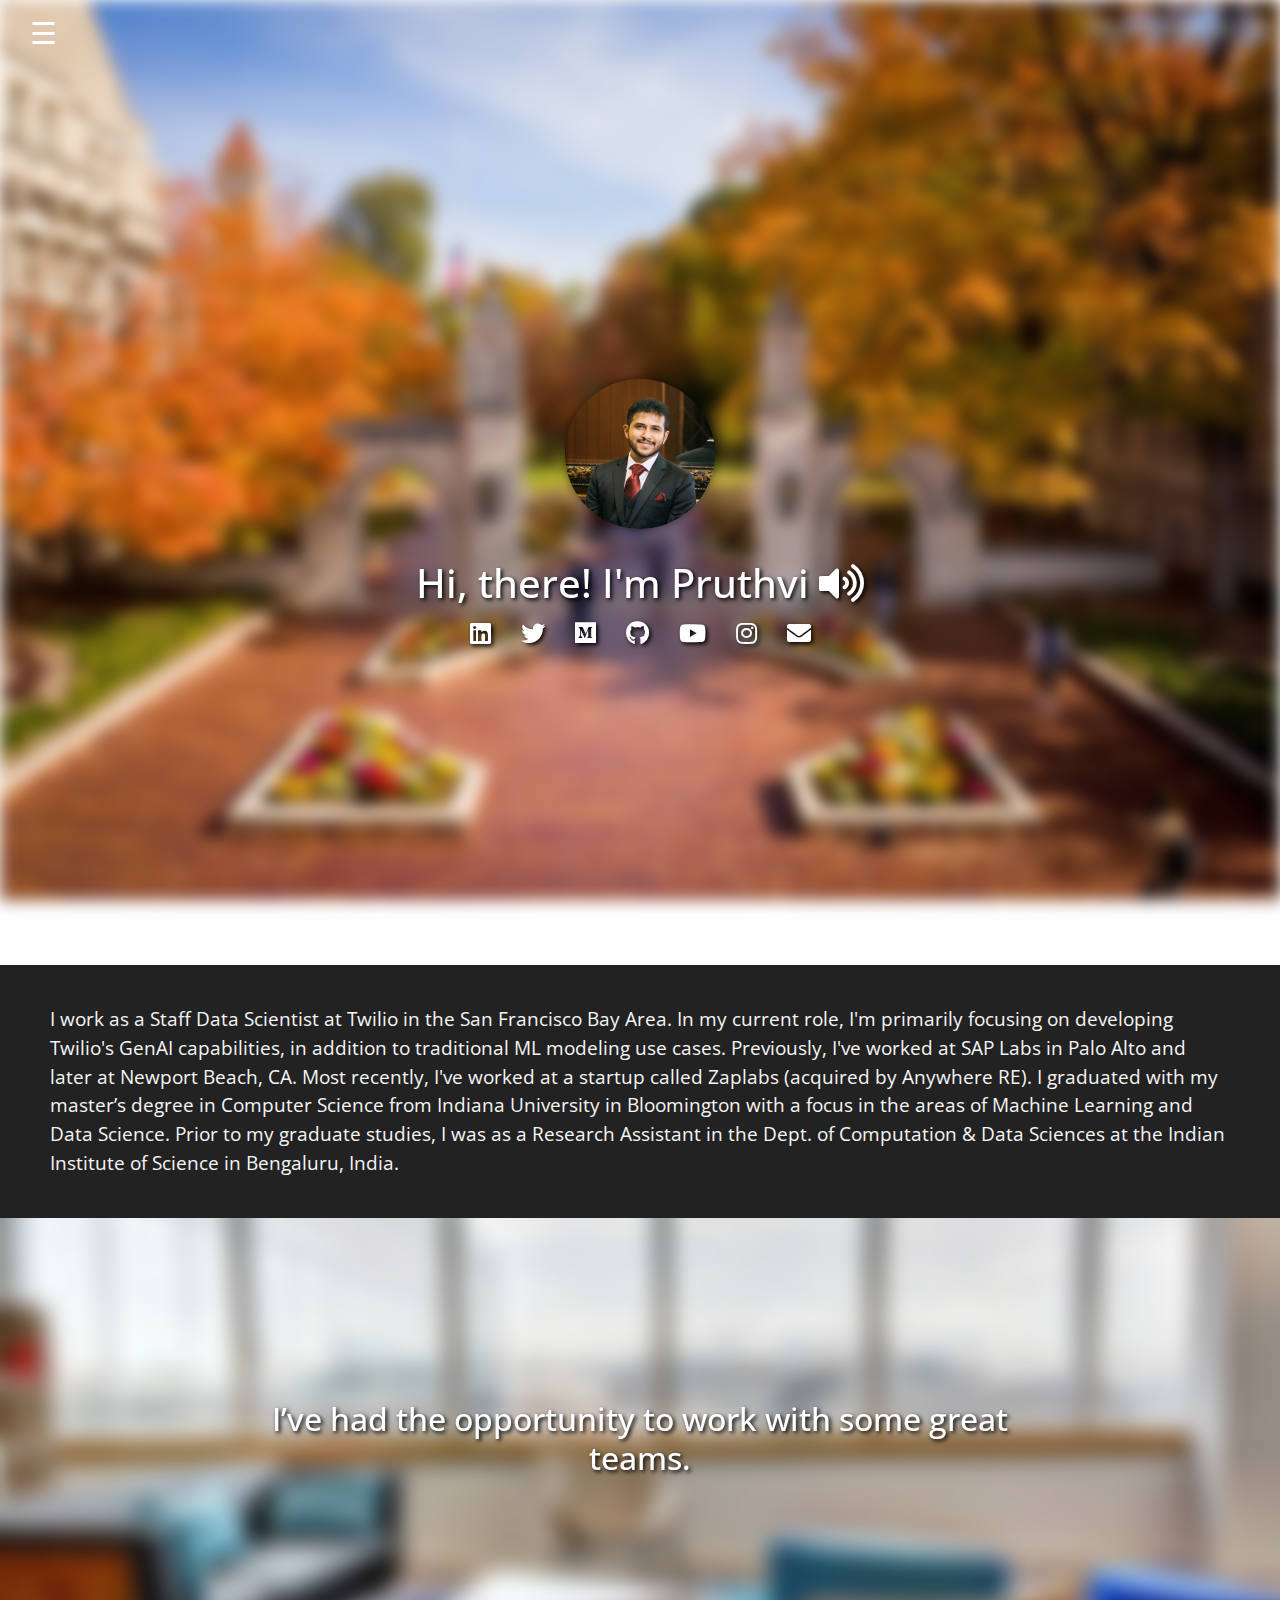
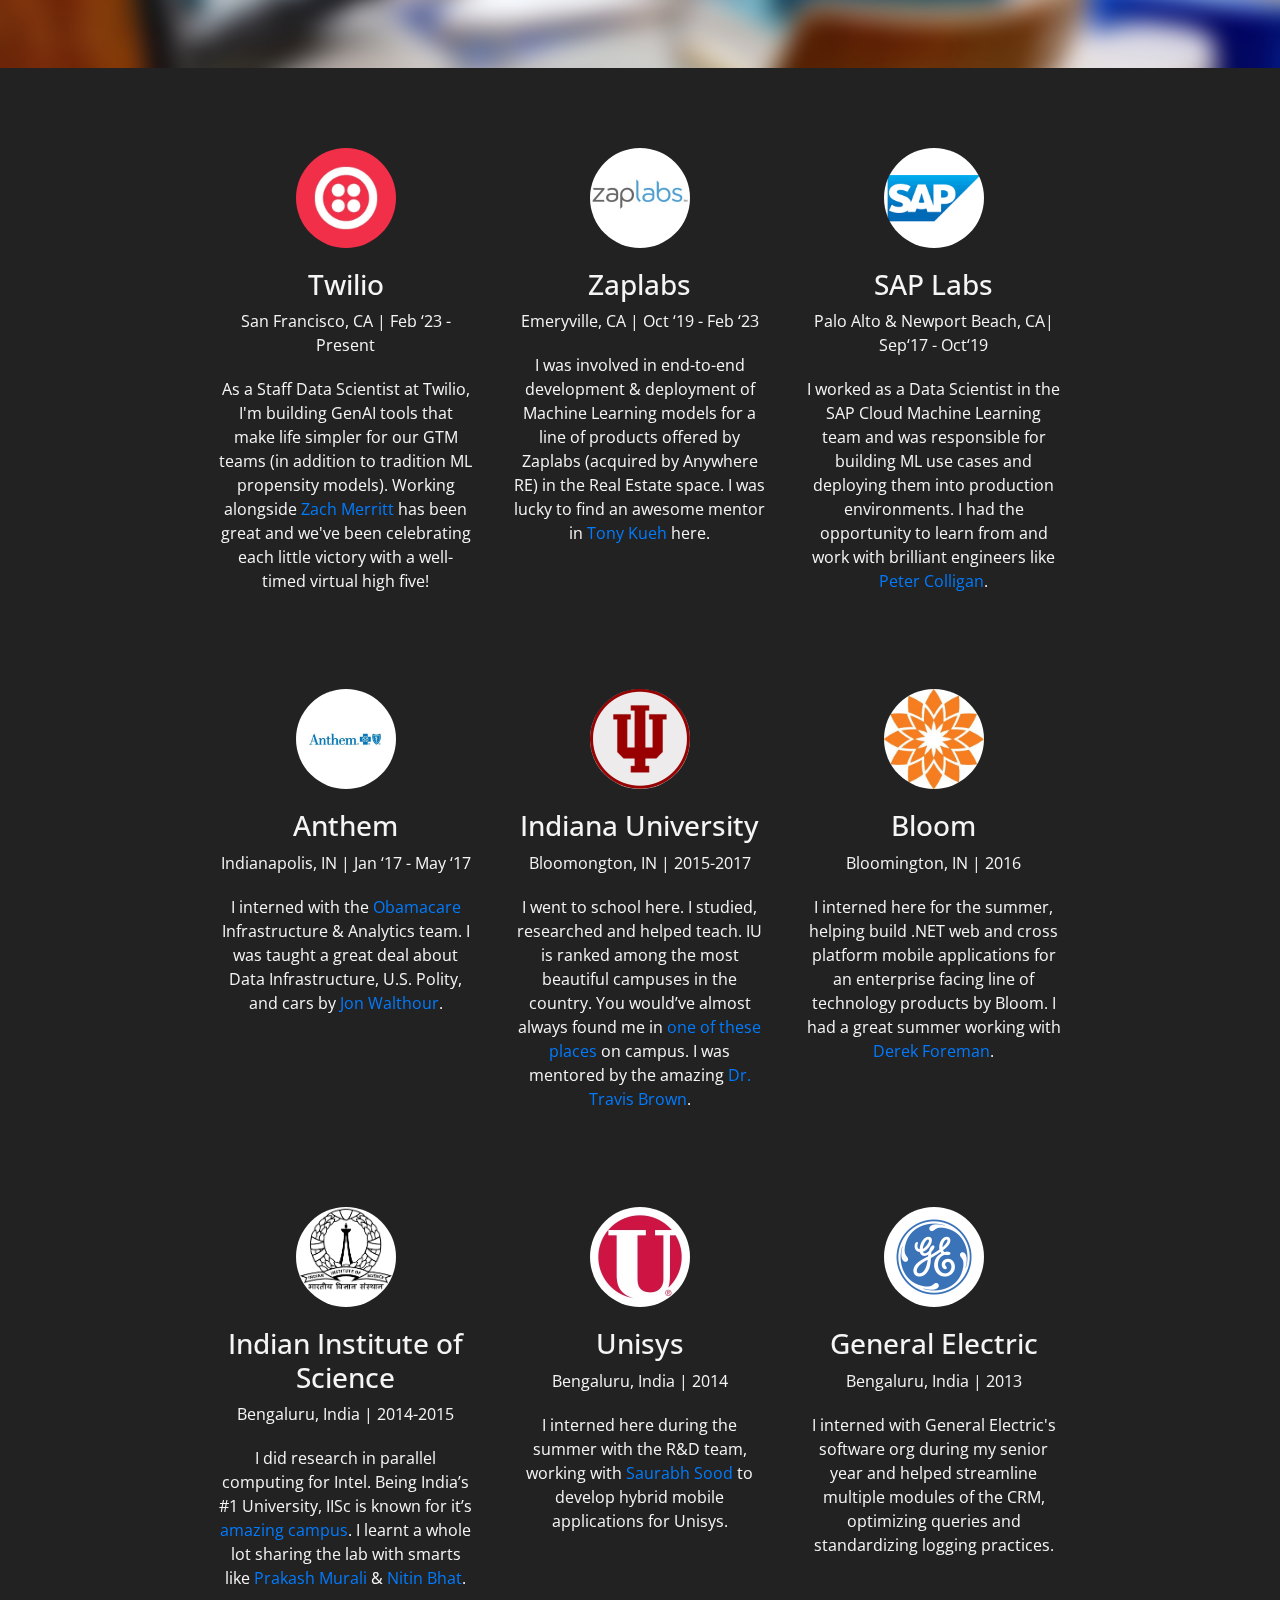
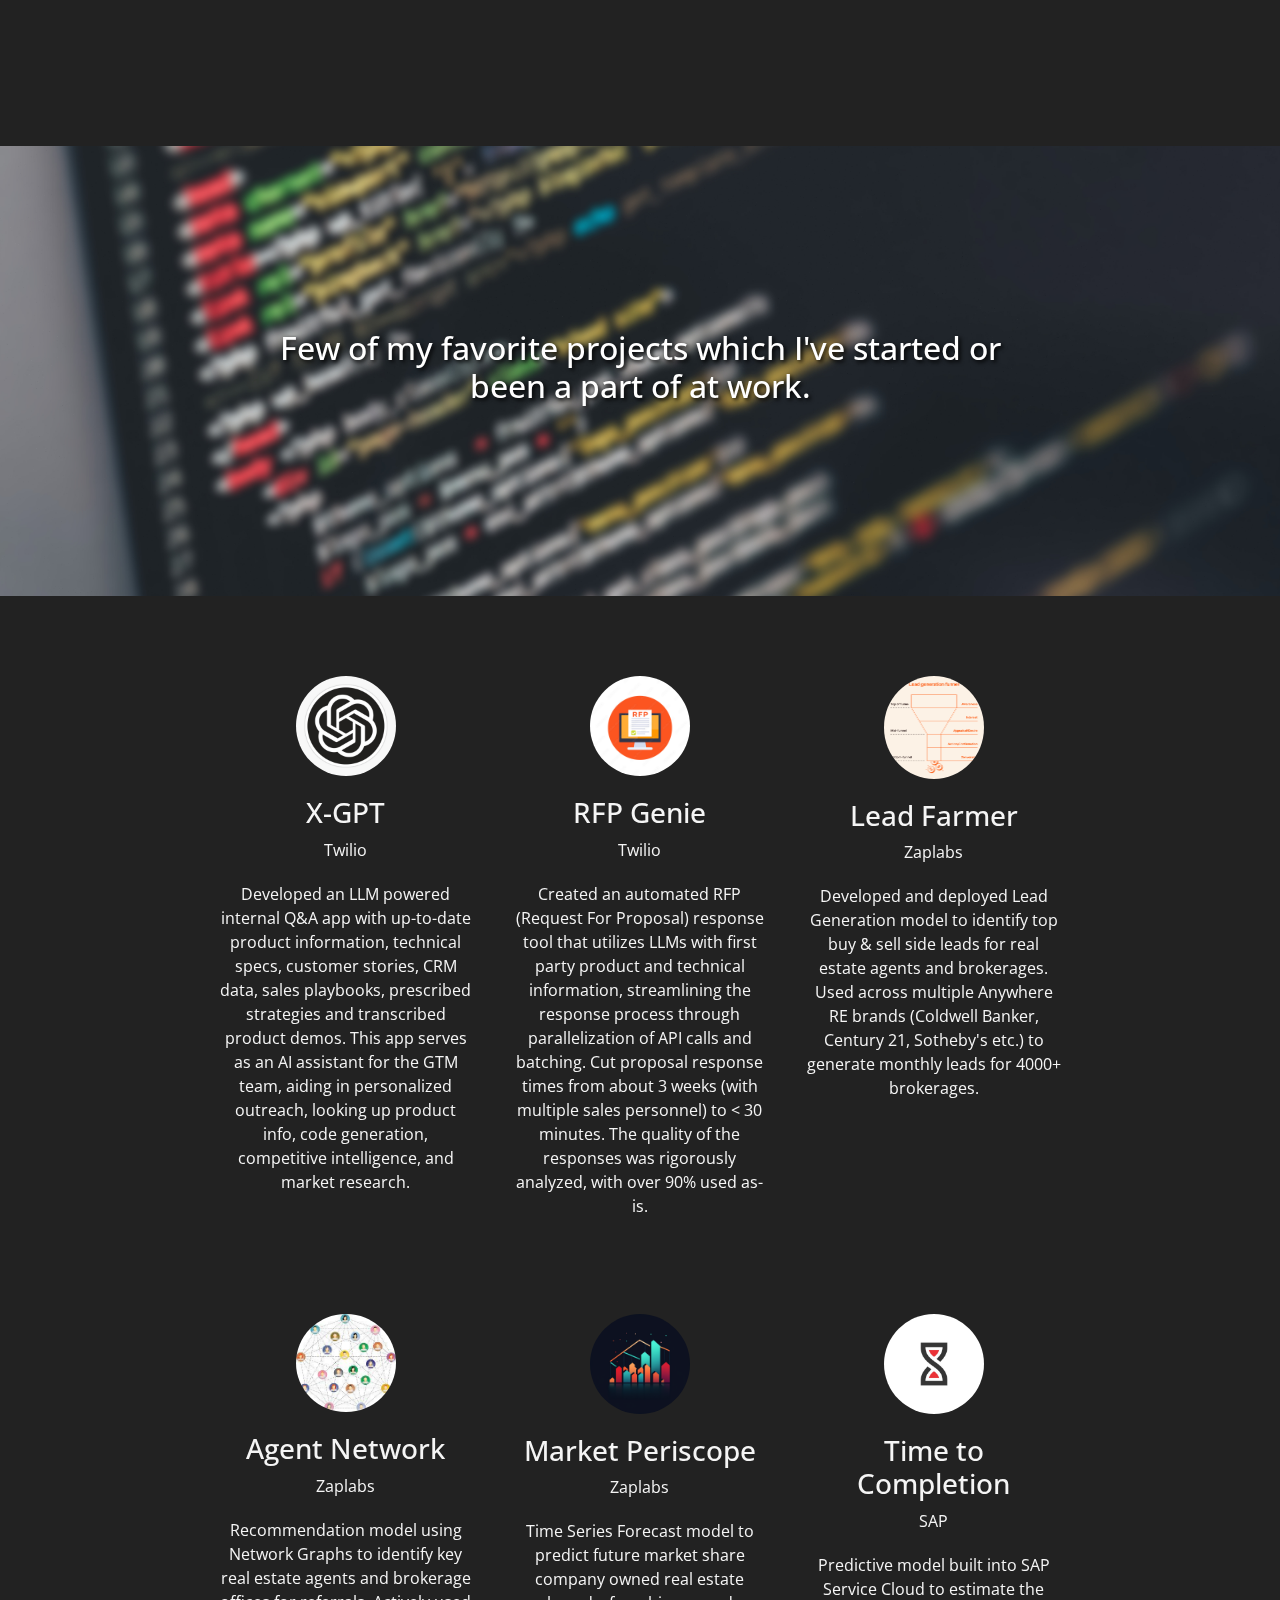
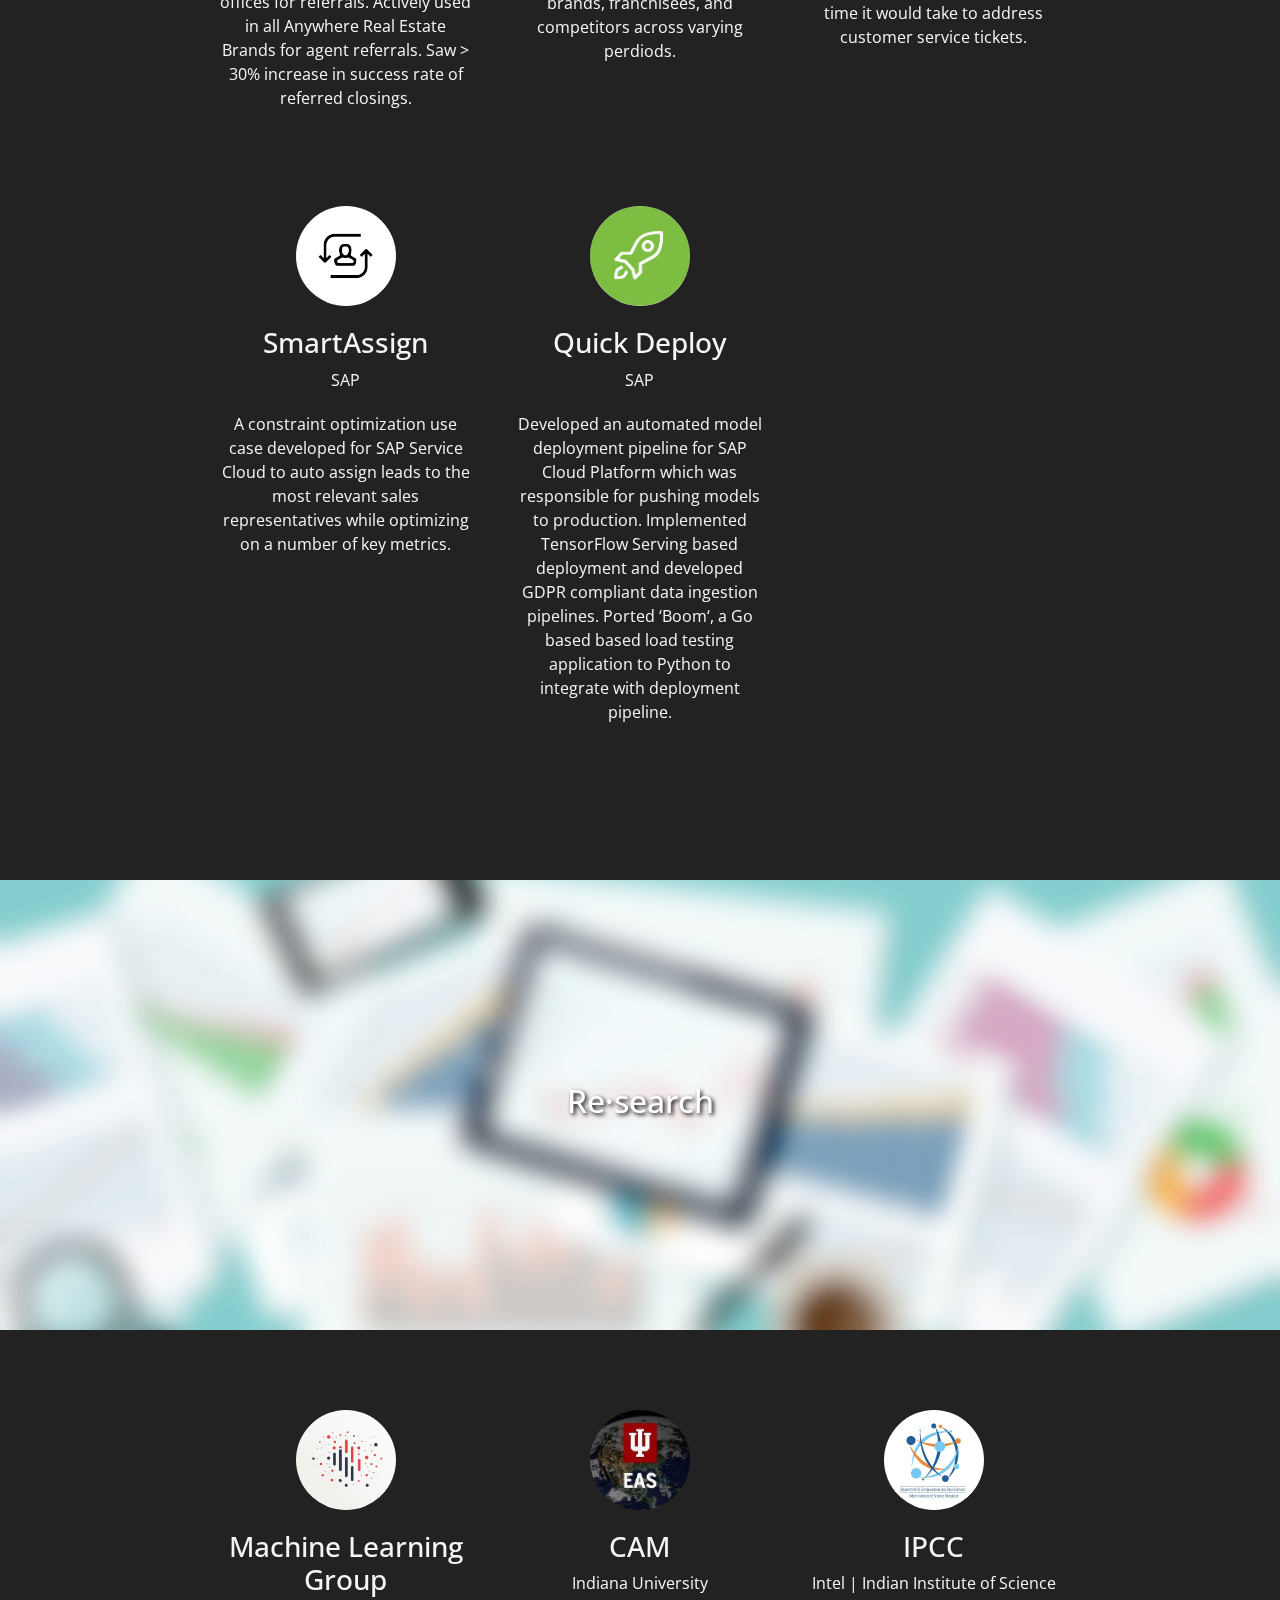
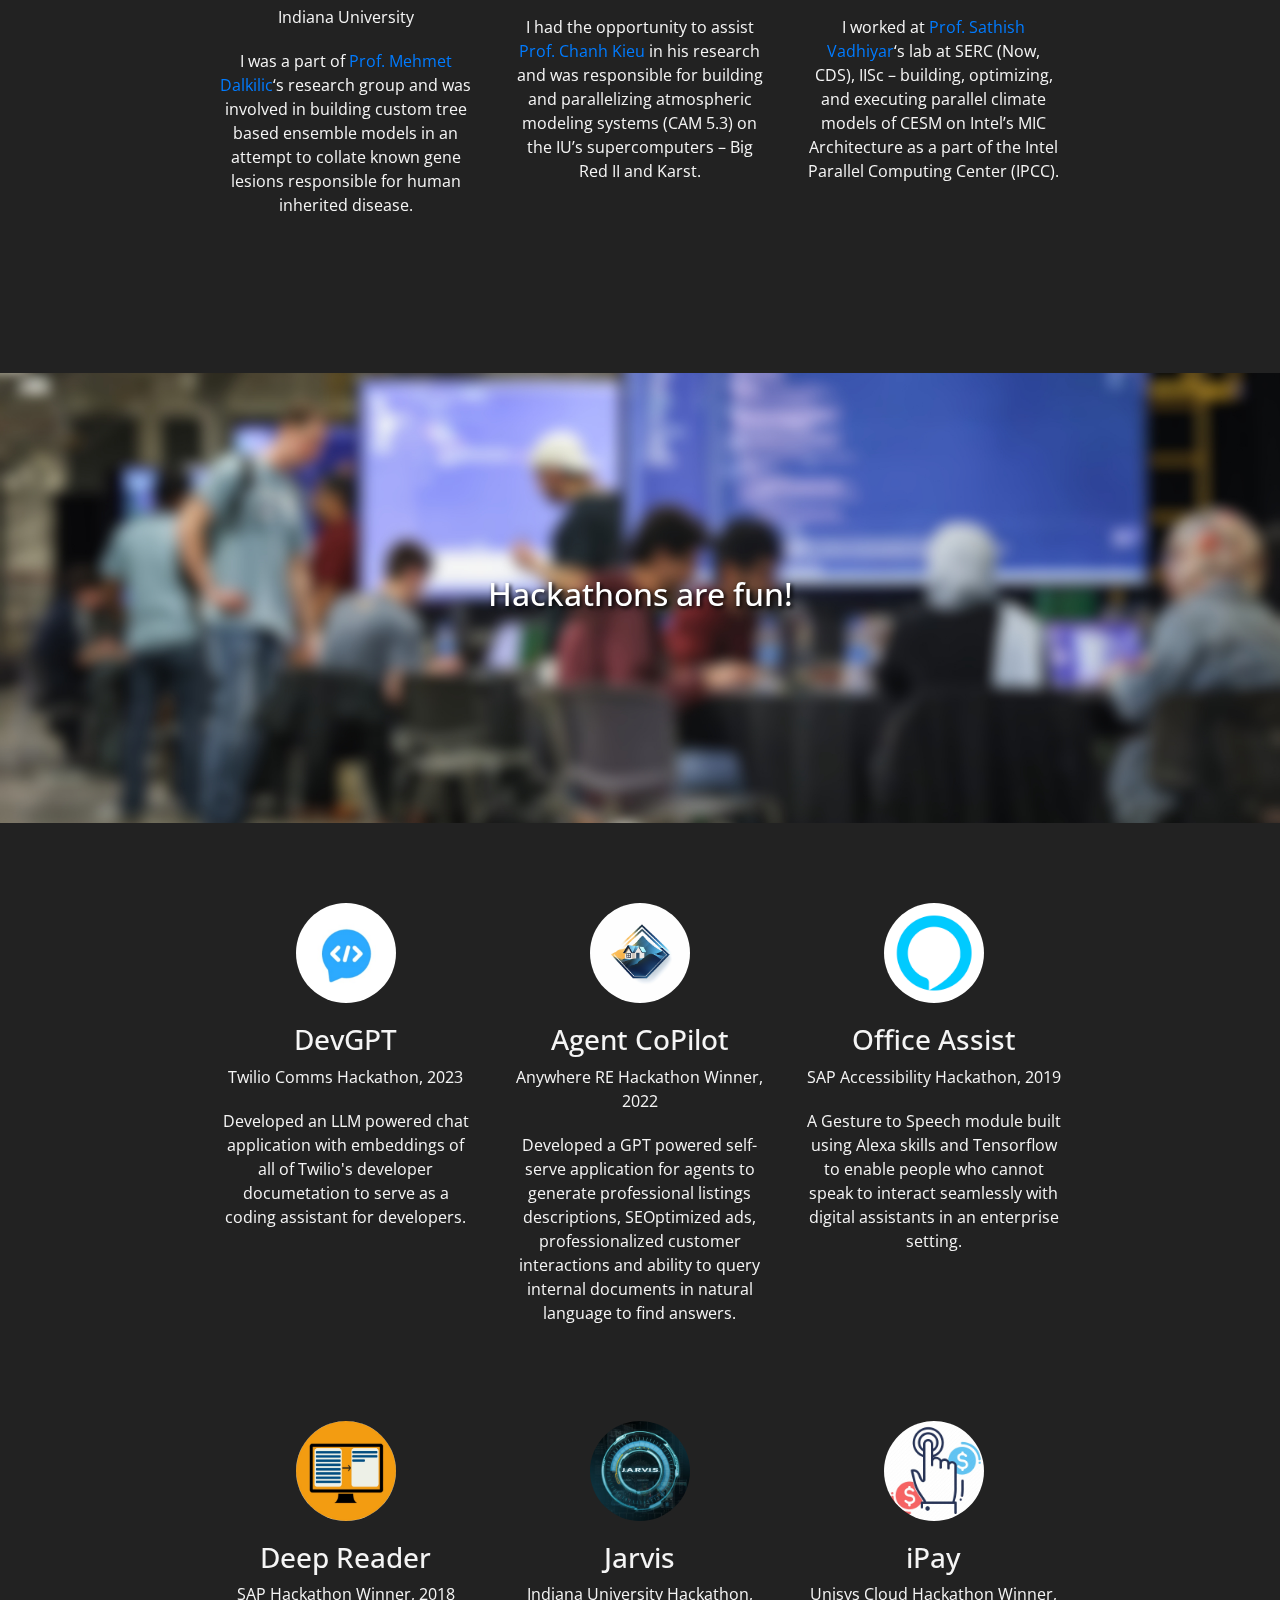
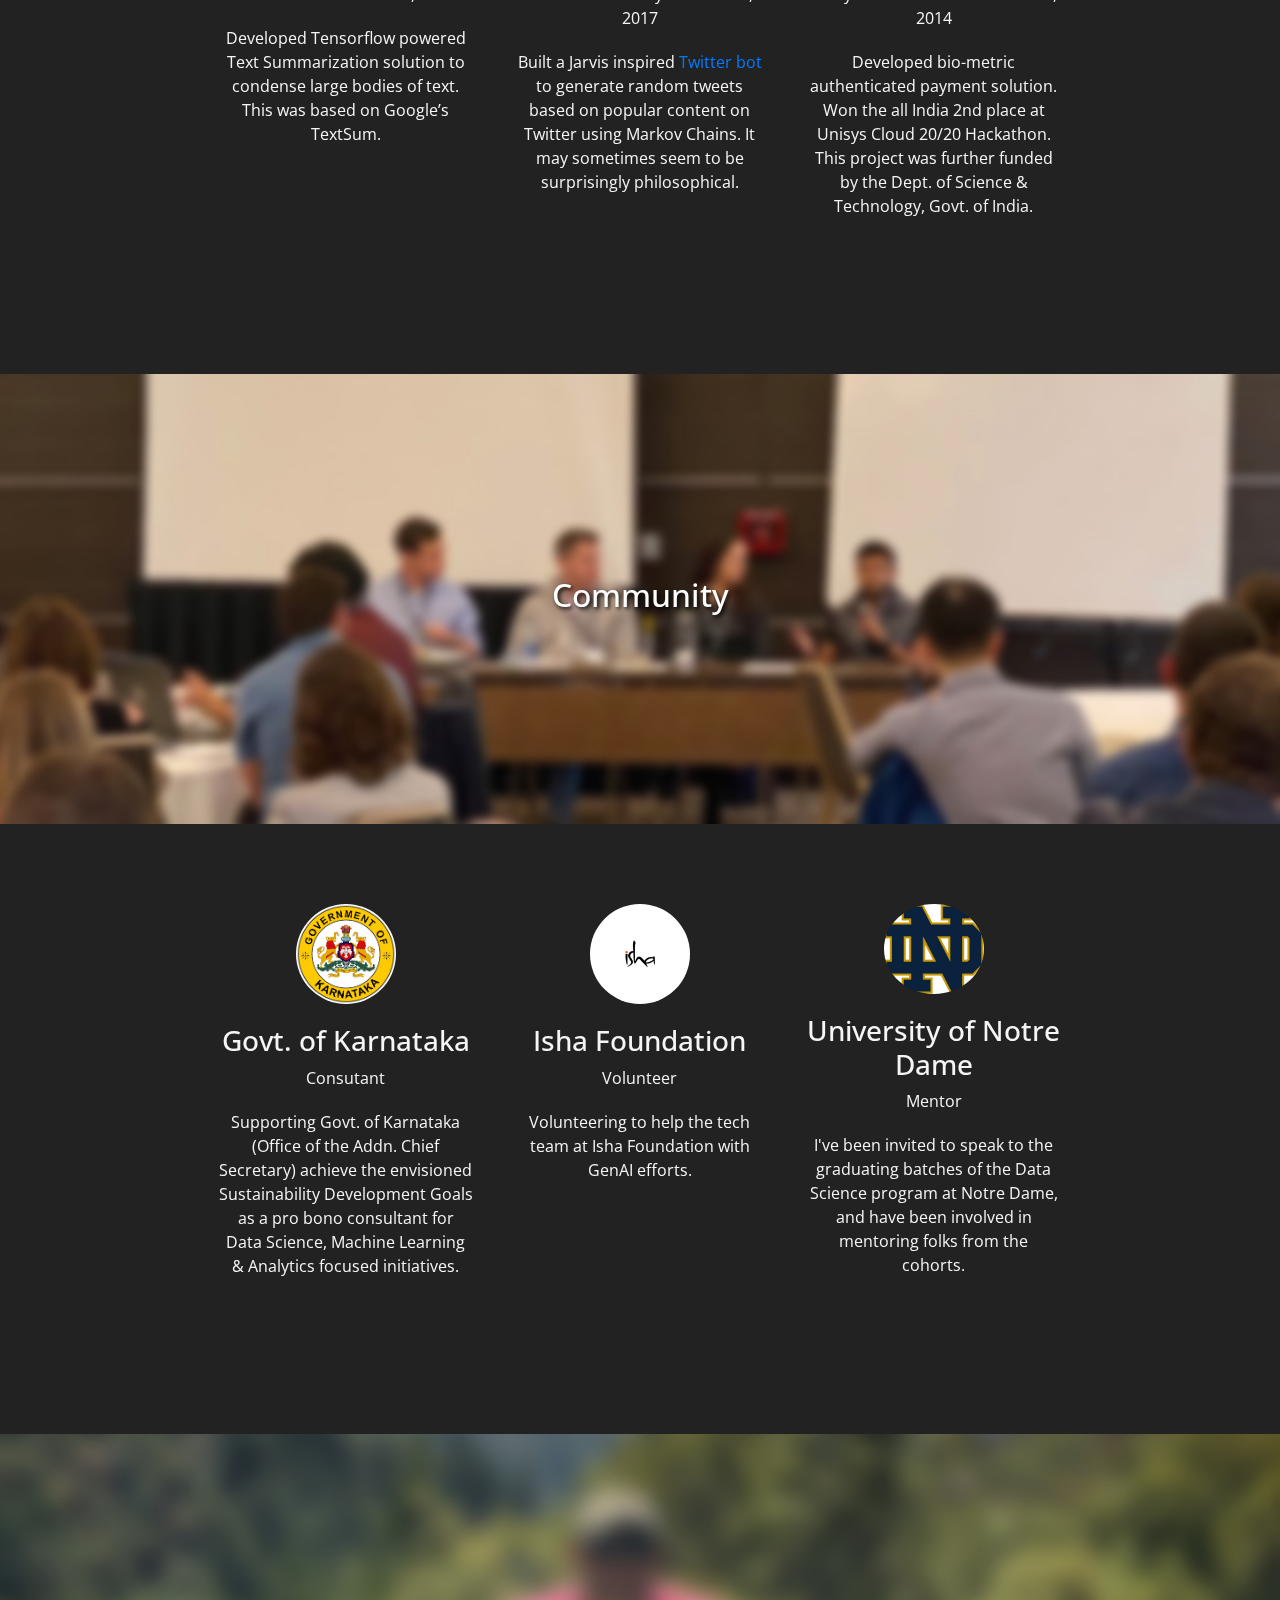
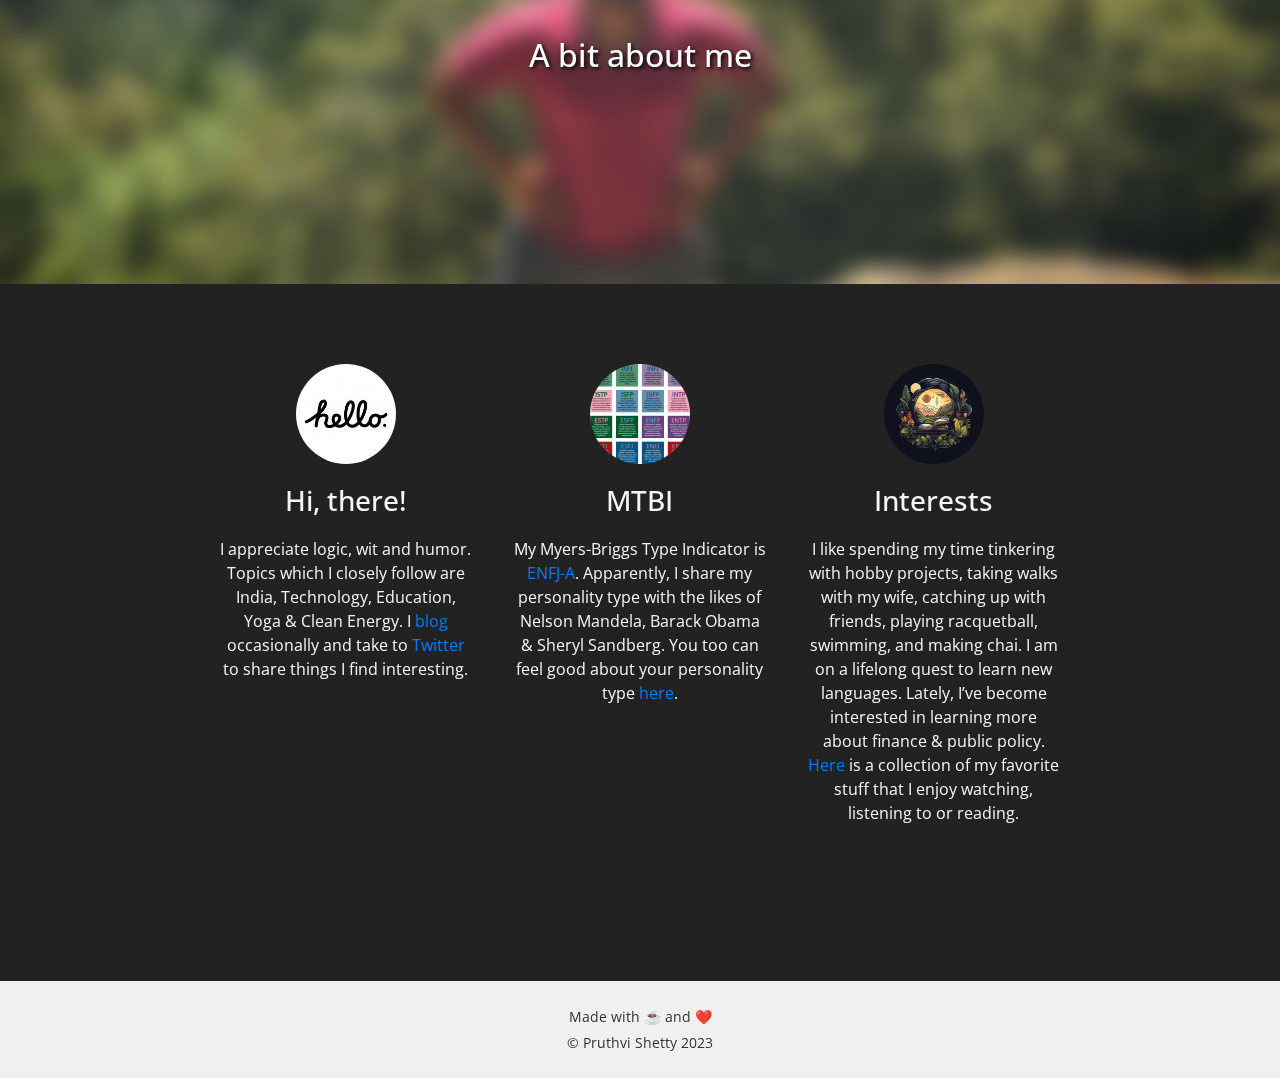
==== index.html @ 19377f7f "Update index.html" ====
<!DOCTYPE html>
<html lang="en">
<head>
  <!-- Google tag (gtag.js) -->
<script async src="https://www.googletagmanager.com/gtag/js?id=G-R1MHFTMHBL"></script>
<script>
  window.dataLayer = window.dataLayer || [];
  function gtag(){dataLayer.push(arguments);}
  gtag('js', new Date());

  gtag('config', 'G-R1MHFTMHBL');
</script>
  <meta charset="UTF-8">
  <meta name="viewport" content="width=device-width, initial-scale=1.0">
  <meta name="description" content="Pruthvi Shetty | Staff Data Scientist at Twilio">
  <meta name="keywords" content="Pruthvi Shetty, Data Science, Portfolio, Twilio, Machine Learning, GenAI, SAP, Zalpabs, Indiana University, NMIT, GPT, LLM, San Francisco, Bengaluru, GE, Isha, Karnataka">

  <title>Pruthvi Shetty</title>
  <link rel="icon" href="assets/images/favicon.ico" type="image/x-icon">
  <link rel="stylesheet" href="https://stackpath.bootstrapcdn.com/bootstrap/4.3.1/css/bootstrap.min.css">
  <link href="https://fonts.googleapis.com/css2?family=Open+Sans:wght@300;400;600&display=swap" rel="stylesheet">
  <link rel="stylesheet" href="https://cdnjs.cloudflare.com/ajax/libs/font-awesome/5.15.3/css/all.min.css">
  <link rel="stylesheet" href="css/styles.css">
</head>
<body>
  <!-- Hamburger Menu -->
  <div id="mySidenav" class="sidenav">

    <a href="javascript:void(0)" class="closebtn" onclick="closeNav()">&times;</a>
    <div class="custom-control custom-switch">
      <input type="checkbox" class="custom-control-input" id="darkSwitch">
      <label class="custom-control-label" for="darkSwitch">Light Mode</label>
    </div>

    <div id="live-clock">
        <span id="date-display"></span> <br> <span id="time-display"></span> 
        <button id="timezone-toggle">PT</button>
    </div>
    
    <iframe
      src="https://pruthvi-gpt-4bfa1df6cf92.herokuapp.com/?embed=true&embed_options=show_colored_line&embed_options=dark_theme"
      height="450"
      style="width:100%;border:none;">
    </iframe>
</div>

  </div>
  <button style="font-size:30px;cursor:pointer" class="hamburger" onclick="openNav()">&#9776;</button>

  <!-- Fixed Background -->
  <div id="fixed-bg">
  <div id="city-name"></div>
</div>

  <!-- Landing Section -->
  <section id="landing">
    <!-- Profile Image -->
    <img src="assets/images/pruthvi.jpeg" id="profile-img" alt="Profile Picture">
    <!-- Name and Pronunciation -->
    <div id="landing-intro-text">
      <h1>Hi, there! I'm Pruthvi <i class="fas fa-volume-up" id="pronunciation-icon"></i></h1>
      <!-- Social Media Icons -->
      <div id="social-icons">
        <!-- Icons will be added dynamically -->
      </div>
    </div>
  </section>

  <!-- Intro Section -->
<div class="fixed-bg-cover">
  <section id="intro">
    <!-- Intro Text -->
    <div id="intro-text">
      <p>I work as a Staff Data Scientist at Twilio in the San Francisco Bay Area. In my current role, I'm primarily focusing on developing Twilio's GenAI capabilities, in addition to traditional ML modeling use cases. Previously, I've worked at SAP Labs in Palo Alto and later at Newport Beach, CA. Most recently, I've worked at a startup called Zaplabs (acquired by Anywhere RE). I graduated with my master’s degree in Computer Science from Indiana University in Bloomington with a focus in the areas of Machine Learning and Data Science. Prior to my graduate studies, I was as a Research Assistant in the Dept. of Computation & Data Sciences at the Indian Institute of Science in Bengaluru, India.</p>
    </div>
  </section>
</div>
  <!-- Work Intro Section -->
<section id="work-intro">
  <div id="work-intro-text">
    <h2>I’ve had the opportunity to work with some great teams.</h2>
  </div>
</section>
<!-- </div> -->
<!-- Work Experience Section -->
<section id="work-experience">
  <div class="container">
    <!-- Row 1 -->
    <div class="row">
      <!-- Column 1 -->
      <div class="col-md-4">
        <img src="assets/images/twilio.webp" class="company-logo" alt="Company Logo">
        <h3>Twilio</h3>
        <p class="location-time">San Francisco, CA | Feb ‘23 - Present</p>
        <p>As a Staff Data Scientist at Twilio, I'm building GenAI tools that make life simpler for our GTM teams (in addition to tradition ML propensity models). Working alongside <a href="https://www.linkedin.com/in/zach-merritt-54904066/">Zach Merritt</a> has been great and we've been celebrating each little victory with a well-timed virtual high five!</p>
      </div>
      <div class="col-md-4">
        <img src="assets/images/zaplabs.jpeg" class="company-logo" alt="Company Logo">
        <h3>Zaplabs</h3>
        <p class="location-time">Emeryville, CA | Oct ‘19 - Feb ‘23</p>
        <p> I was involved in end-to-end development & deployment of Machine Learning models for a line of products offered by Zaplabs (acquired by Anywhere RE) in the Real Estate space. I was lucky to find an awesome mentor in <a href="https://www.linkedin.com/in/tonykueh/">Tony Kueh</a> here.</p>
      </div>
      <div class="col-md-4">
        <img src="assets/images/sap.png" class="company-logo" alt="Company Logo">
        <h3>SAP Labs</h3>
        <p class="location-time">Palo Alto & Newport Beach, CA| Sep‘17 - Oct‘19</p>
        <p>I worked as a Data Scientist in the SAP Cloud Machine Learning team and was responsible for building ML use cases and deploying them into production environments. I had the opportunity to learn from and work with brilliant engineers like <a href="https://www.linkedin.com/in/peter-colligan/"> Peter Colligan</a>.
      </div>
      <!-- ... -->
      <div class="col-md-4">
        <img src="assets/images/anthem.jpeg" class="company-logo" alt="Company Logo">
        <h3>Anthem</h3>
        <p class="location-time">Indianapolis, IN | Jan ‘17 - May ‘17</p>
        <p>I interned with the <a href="https://www.healthcare.gov//">Obamacare</a> Infrastructure & Analytics team. I was taught a great deal about Data Infrastructure, U.S. Polity, and cars by <a href="https://www.linkedin.com/in/jwalthour/">Jon Walthour</a>. </p>
      </div>
      <div class="col-md-4">
        <img src="assets/images/iu.jpeg" class="company-logo" alt="Company Logo">
        <h3>Indiana University</h3>
        <p class="location-time">Bloomongton, IN | 2015-2017</p>
        <p>I went to school here. I studied, researched and helped teach. IU is ranked among the most beautiful campuses in the country. You would’ve almost always found me in <a href="https://medium.com/@pruthvishetty/bloomington-101-32f534e8c038#8f85">one of these places</a> on campus. I was mentored by the amazing <a href="https://www.sice.indiana.edu/faculty-research/directory/profile.html?profile_id=175">Dr. Travis Brown</a>.</p>
      </div>
      <div class="col-md-4">
        <img src="assets/images/bloom.jpeg" class="company-logo" alt="Company Logo">
        <h3>Bloom</h3>
        <p class="location-time">Bloomington, IN | 2016</p>
        <p>I interned here for the summer, helping build .NET web and cross platform mobile applications for an enterprise facing line of technology products by Bloom. I had a great summer working with <a href="https://www.linkedin.com/in/derekforeman/">Derek Foreman</a>.</p>
      </div>
      <div class="col-md-4">
        <img src="assets/images/iisc.png" class="company-logo" alt="Company Logo">
        <h3>Indian Institute of Science</h3>
        <p class="location-time">Bengaluru, India | 2014-2015</p>
        <p>I did research in parallel computing for Intel. Being India’s #1 University, IISc is known for it’s <a href="https://www.youtube.com/watch?v=ySsTq5q4fGE&ab_channel=GauthamAnand">amazing campus</a>. I learnt a whole lot sharing the lab with smarts like <a href="https://prakashmurali.bitbucket.io/">Prakash Murali</a> & <a href="https://www.linkedin.com/in/nbhat4/">Nitin Bhat</a>.</p>
      </div>
      <div class="col-md-4">
        <img src="assets/images/unisys.jpeg" class="company-logo" alt="Company Logo">
        <h3>Unisys</h3>
        <p class="location-time">Bengaluru, India | 2014</p>
        <p>I interned here during the summer with the R&D team, working with <a href="https://www.linkedin.com/in/saurabh-sood-6984aa26/">Saurabh Sood</a> to develop hybrid mobile applications for Unisys.</p>
      </div>
      <div class="col-md-4">
        <img src="assets/images/ge.webp" class="company-logo" alt="Company Logo">
        <h3>General Electric</h3>
        <p class="location-time">Bengaluru, India | 2013</p>
        <p> I interned with General Electric's software org during my senior year and helped streamline multiple modules of the CRM, optimizing queries and standardizing logging practices.</p>
      </div>
    </div>
  </div>
</section>


<!-- Twilio -->
<section id="projects-intro">
  <div id="projects-intro-text">
    <h2>Few of my favorite projects which I've started or been a part of at work.
</h2>
  </div>
</section>
<!-- Projects Section -->
<section id="work-experience">
  <div class="container">
    <!-- Row 1 -->
    <div class="row">
      <!-- Column 1 -->
      <div class="col-md-4">
        <img src="assets/images/openai.jpeg" class="company-logo" alt="Company Logo">
        <h3>X-GPT</h3>
        <p class="location-time">Twilio</p>
        <p>Developed an LLM powered internal Q&A app with up-to-date product information, technical specs, customer stories, CRM data, sales playbooks, prescribed strategies and transcribed product demos. This app serves as an AI assistant for the GTM team, aiding in personalized outreach, looking up product info, code generation, competitive intelligence, and market research. </p>
      </div>
      <div class="col-md-4">
        <img src="assets/images/rfp.jpeg" class="company-logo" alt="Company Logo">
        <h3>RFP Genie</h3>
        <p class="location-time">Twilio</p>
        <p> Created an automated RFP (Request For Proposal) response tool that utilizes LLMs with first party product and technical information, streamlining the response process through parallelization of API calls and batching. Cut proposal response times from about 3 weeks (with multiple sales personnel) to < 30 minutes. The quality of the responses was rigorously analyzed, with over 90% used as-is.</p>
      </div>
      <div class="col-md-4">
        <img src="assets/images/lead_gen.png" class="company-logo" alt="Company Logo">
        <h3>Lead Farmer</h3>
        <p class="location-time">Zaplabs</p>
        <p>Developed and deployed Lead Generation model to identify top buy & sell side leads for real estate agents and brokerages. Used across multiple Anywhere RE brands (Coldwell Banker, Century 21, Sotheby's etc.) to generate monthly leads for 4000+ brokerages. </p>
      </div>
      <div class="col-md-4">
        <img src="assets/images/agent_network.jpeg" class="company-logo" alt="Company Logo">
        <h3>Agent Network</h3>
        <p class="location-time">Zaplabs</p>
        <p>Recommendation model using Network Graphs to identify key real estate agents and brokerage offices for referrals. Actively used in all Anywhere Real Estate Brands for agent referrals. Saw > 30% increase in success rate of referred closings. </p>
      </div>
      <!-- ... -->

      <div class="col-md-4">
        <img src="assets/images/periscope.png" class="company-logo" alt="Company Logo">
        <h3>Market Periscope</h3>
        <p class="location-time">Zaplabs</p>
        <p>Time Series Forecast model to predict future market share company owned real estate brands, franchisees, and competitors across varying perdiods.</p>
      </div>
      <div class="col-md-4">
        <img src="assets/images/time-to-complete.jpeg" class="company-logo" alt="Company Logo">
        <h3>Time to Completion</h3>
        <p class="location-time">SAP</p>
        <p>Predictive model built into SAP Service Cloud to estimate the time it would take to address customer service tickets.</p>
      </div>
      <div class="col-md-4">
        <img src="assets/images/auto-assign.jpg" class="company-logo" alt="Company Logo">
        <h3>SmartAssign</h3>
        <p class="location-time">SAP</p>
        <p>A constraint optimization use case developed for SAP Service Cloud to auto assign leads to the most relevant sales representatives while optimizing on a number of key metrics.</p>
      </div>
      <div class="col-md-4">
        <img src="assets/images/deploy.png" class="company-logo" alt="Company Logo">
        <h3>Quick Deploy</h3>
        <p class="location-time">SAP</p>
        <p> Developed an automated model deployment pipeline for SAP Cloud Platform which was responsible for pushing models to production. Implemented TensorFlow Serving based deployment and developed GDPR compliant data ingestion pipelines. Ported ‘Boom‘, a Go based based load testing application to Python to integrate with deployment pipeline.</p>
      </div>
    </div>
    <!-- Rows 2 and 3 follow the same pattern -->

    <!-- ... -->
  </div>
</section>
<!-- Research Intro Section -->
<section id="research-intro">
  <div id="research-intro-text">
    <h2>Re·search</h2>
  </div>
</section>
<!-- Work Experience Section -->
<section id="work-experience">
  <div class="container">
    <!-- Row 1 -->
    <div class="row">
      <!-- Column 1 -->
      <div class="col-md-4">
        <img src="assets/images/iu-research.png" class="company-logo" alt="Company Logo">
        <h3>Machine Learning Group</h3>
        <p class="location-time">Indiana University</p>
        <p>I was a part of <a href="https://luddy.indiana.edu/contact/profile/?profile_id=187/">Prof. Mehmet Dalkilic</a>‘s research group and was involved in building custom tree based ensemble models in an attempt to collate known gene lesions responsible for human inherited disease.</p>
      </div>
      <div class="col-md-4">
        <img src="assets/images/eas.jpeg" class="company-logo" alt="Company Logo">
        <h3>CAM</h3>
        <p class="location-time">Indiana University</p>
        <p>I had the opportunity to assist <a href="https://earth.indiana.edu/directory/faculty/kieu-chanh.html">Prof. Chanh Kieu</a> in his research and was responsible for building and parallelizing atmospheric modeling systems (CAM 5.3) on the IU’s supercomputers – Big Red II and Karst.</p>
      </div>
      <div class="col-md-4">
        <img src="assets/images/cds.jpeg" class="company-logo" alt="Company Logo">
        <h3>IPCC</h3>
        <p class="location-time">Intel | Indian Institute of Science</p>
        <p>I worked at <a href="https://cds.iisc.ac.in/people/faculty/name/sathish-vadhiyar/">Prof. Sathish Vadhiyar</a>‘s lab at SERC (Now, CDS), IISc – building, optimizing, and executing parallel climate models of CESM on Intel’s MIC Architecture as a part of the Intel Parallel Computing Center (IPCC).</p>
      </div>
  </div>
</section>
<!-- Hackathons Section -->
<section id="hackathons-intro">
  <div id="hackathons-text">
    <h2>Hackathons are fun!</h2>
  </div>
</section>
<section id="work-experience">
  <div class="container">
    <!-- Row 1 -->
    <div class="row">
      <!-- Column 1 -->
      <div class="col-md-4">
        <img src="assets/images/dev-gpt.jpg" class="company-logo" alt="Company Logo">
        <h3>DevGPT</h3>
        <p class="location-time">Twilio Comms Hackathon, 2023</p>
        <p>Developed an LLM powered chat application with embeddings of all of Twilio's developer documetation to serve as a coding assistant for developers.</p>
      </div>
      <div class="col-md-4">
        <img src="assets/images/agent_copilot.png" class="company-logo" alt="Company Logo">
        <h3>Agent CoPilot</h3>
        <p class="location-time">Anywhere RE Hackathon Winner, 2022</p>
        <p>Developed a GPT powered self-serve application for agents to generate professional listings descriptions, SEOptimized ads, professionalized customer interactions and ability to query internal documents in natural language to find answers.</p>
      </div>
      <div class="col-md-4">
        <img src="assets/images/alexa.png" class="company-logo" alt="Company Logo">
        <h3>Office Assist</h3>
        <p class="location-time">SAP Accessibility Hackathon, 2019</p>
        <p>A Gesture to Speech module built using Alexa skills and Tensorflow to enable people who cannot speak to interact seamlessly with digital assistants in an enterprise setting.</p>
      </div>
      <div class="col-md-4">
        <img src="assets/images/text_sum.jpg" class="company-logo" alt="Company Logo">
        <h3>Deep Reader</h3>
        <p class="location-time">SAP Hackathon Winner, 2018</p>
        <p>Developed Tensorflow powered Text Summarization solution to condense large bodies of text. This was based on Google’s TextSum.</p>
      </div>
      <div class="col-md-4">
        <img src="assets/images/jarvis.webp" class="company-logo" alt="Company Logo">
        <h3>Jarvis</h3>
        <p class="location-time">Indiana University Hackathon, 2017</p>
        <p>Built a Jarvis inspired <a href="https://twitter.com/jarvis_tweets">Twitter bot</a> to generate random tweets based on popular content on Twitter using Markov Chains. It may sometimes seem to be surprisingly philosophical.</p>
      </div>
      <div class="col-md-4">
        <img src="assets/images/ipay.jpg" class="company-logo" alt="Company Logo">
        <h3>iPay</h3>
        <p class="location-time">Unisys Cloud Hackathon Winner, 2014</p>
        <p>Developed bio-metric authenticated payment solution. Won the all India 2nd place at Unisys Cloud 20/20 Hackathon. This project was further funded by the Dept. of Science & Technology, Govt. of India. </p>
      </div>
      

  </div>
</section>

<!-- Community Section -->
<section id="community-intro">
  <div id="community-text">
    <h2>Community</h2>
  </div>
</section>

<section id="work-experience">
  <div class="container">
    <!-- Row 1 -->
    <div class="row">
      <!-- Column 1 -->
      <div class="col-md-4">
        <img src="assets/images/gok.png" class="company-logo" alt="Company Logo">
        <h3>Govt. of Karnataka</h3>
        <p class="location-time">Consutant</p>
        <p>Supporting Govt. of Karnataka (Office of the Addn. Chief Secretary) achieve the envisioned Sustainability Development Goals as a pro bono consultant for Data Science, Machine Learning & Analytics focused initiatives.</p>
      </div>
      <div class="col-md-4">
        <img src="assets/images/isha.jpeg" class="company-logo" alt="Company Logo">
        <h3>Isha Foundation</h3>
        <p class="location-time">Volunteer</p>
        <p>Volunteering to help the tech team at Isha Foundation with GenAI efforts.</p>
      </div>
      <div class="col-md-4">
        <img src="assets/images/ndu.jpg" class="company-logo" alt="Company Logo">
        <h3>University of Notre Dame</h3>
        <p class="location-time">Mentor</p>
        <p>I've been invited to speak to the graduating batches of the Data Science program at Notre Dame, and have been involved in mentoring folks from the cohorts.</p>
      </div>
    </div>
  </section>
<!-- Research Intro Section -->
<section id="about-me-intro">
  <div id="about-me-text">
    <h2>A bit about me</h2>
  </div>
</section>

<section id="work-experience">
  <div class="container">
    <!-- Row 1 -->
    <div class="row">
      <!-- Column 1 -->
      <div class="col-md-4">
        <img src="assets/images/hello.jpeg" class="company-logo" alt="Company Logo">
        <h3>Hi, there!</h3>
        <p class="location-time"></p>
        <p>I appreciate logic, wit and humor. Topics which I closely follow are India, Technology, Education, Yoga & Clean Energy. I <a href="https://medium.com/pruthvi-shetty">blog</a> occasionally and take to <a href="https://twitter.com/pruthvishetty">Twitter</a> to share things I find interesting.</p>
      </div>
      <div class="col-md-4">
        <img src="assets/images/mtbi.pbm" class="company-logo" alt="Company Logo">
        <h3>MTBI</h3>
        <p class="location-time"></p>
        <p>My Myers-Briggs Type Indicator is <a href="https://www.16personalities.com/enfj-personality">ENFJ-A</a>. Apparently, I share my personality type with the likes of Nelson Mandela, Barack Obama & Sheryl Sandberg. You too can feel good about your personality type <a href="16personalities.com/free-personality-test">here</a>.</p>
      </div>
      <div class="col-md-4">
        <img src="assets/images/interests.png" class="company-logo" alt="Company Logo">
        <h3>Interests</h3>
        <p class="location-time"></p>
        <p>I like spending my time tinkering with hobby projects, taking walks with my wife, catching up with friends, playing racquetball, swimming, and making chai. I am on a lifelong quest to learn new languages. Lately, I’ve become interested in learning more about finance & public policy. <a href="https://medium.com/pruthvi-shetty/the-bookmark-67aa0993155a">Here</a> is a collection of my favorite stuff that I enjoy watching, listening to or reading.</p>
      </div>
    </div>
  </section>
  <script src="https://code.jquery.com/jquery-3.3.1.slim.min.js"></script>
  <script src="https://cdnjs.cloudflare.com/ajax/libs/popper.js/1.14.7/umd/popper.min.js"></script>
  <script src="https://stackpath.bootstrapcdn.com/bootstrap/4.3.1/js/bootstrap.min.js"></script>
  <script src="js/script.js"></script>
  <script>
    function updateDateTime() {
      const now = new Date();
      const dayNames = ["Sunday", "Monday", "Tuesday", "Wednesday", "Thursday", "Friday", "Saturday"];
      const day = dayNames[now.getDay()];
      const date = now.toLocaleDateString(); // Format as you like
      const weekNumber = Math.ceil(((now - new Date(now.getFullYear(), 0, 1)) / 86400000 + now.getDay() + 1) / 7);

      document.getElementById("day").innerText = day;
      document.getElementById("date").innerText = date;
      document.getElementById("week-number").innerText = "Week " + weekNumber;
    }

    // Call the function once on page load
    updateDateTime();

    // Update every minute
    setInterval(updateDateTime, 60000);
  </script>
<footer>
  <div class="footer-content">
    <p>Made with ☕️ and ❤️</p>
    <p>© Pruthvi Shetty 2023</p>
  </div>
</footer>
</body>
</html>
---- css/styles.css ----
body {
  font-family: 'Open Sans', sans-serif;
  -webkit-user-select: none; /* Chrome/Safari */
  -moz-user-select: none; /* Firefox */
  -ms-user-select: none; /* IE10+ */
  user-select: none; /* Standard syntax */

}

.hamburger {
  border: none;
  background-color: transparent;
  color: white;
  cursor: pointer;
  padding: 10px;
  margin-left: 20px;
}

.sidenav {
  height: 100%;
  width: 0;
  position: fixed;
  z-index: 2000;
  top: 0;
  left: 0;
  background-color:  #111;
  overflow-x: hidden;
  transition: 0.1s;
  padding-top: 60px;
  color: white;
  display: flex;
  flex-direction: column;
}

.sidenav .custom-control {
  display: flex;
  justify-content: center;
  padding: 10px 0;
  border-bottom: 1px solid #ddd;
  align-items: center;
}

.sidenav a {
  padding: 8px 8px 8px 32px;
  text-decoration: none;
  font-size: 25px;
  color: #818181;
  display: block;
  transition: 0.3s;
  align-items: center;
  justify-content: center;
}

.sidenav a:hover {
  color: #f1f1f1;
}

.sidenav .closebtn {
  position: absolute;
  top: 0;
  right: 25px;
  font-size: 36px;
  margin-left: 50px;
}

.sidenav iframe {
  margin-top: auto;
}

#fixed-bg {
  position: fixed;
  top: 0;
  width: 100%;
  height: 100vh;
  z-index: -1;
  background-position: center;
  background-repeat: no-repeat;
  background-size: cover;
  filter: blur(8px);
}

#landing {
  height: 100vh;
  display: flex;
  flex-direction: column;
  align-items: center;
  justify-content: center;
  text-align: center;
}

#profile-img {
  border-radius: 50%;
  width: 150px;
  margin-bottom: 30px; /* Increase the gap between the image and the text */
  box-shadow: 0px 0px 10px rgba(0, 0, 0, 0.5);
}

#mySidenav #day,
#mySidenav #date,
#mySidenav #week-number {
  text-align: center;
  margin-top: 10px;
}


#landing-intro-text {
  color: white;
  text-shadow: 2px 2px 4px #000000;
  margin: 0 100px;
}

#intro-text {
  color: var(--primary-color);
/*  text-shadow: 2px 2px 4px #000000;*/
  margin: 0 10px;
}

#intro-text h1 {
  font-size: 2em;
}

#intro-text .fa-volume-up {
  cursor: pointer;
}

#social-icons {
  display: flex;
  justify-content: center;
  gap: 10px;
}

#social-icons a {
  color: white;
  font-size: 1.5em; /* This will make the icons 50% larger */
  margin: 0 10px; /* This will add 10px of space on the left and right of each icon */
}


#intro {
  position: relative;
  z-index: 1;
  /* Remove the fixed height to allow content to flow naturally */
  background-color: var(--secondary-color);
  color: var(--text-color);
  display: flex;
  align-items: center;
  justify-content: center;
  padding: 20px;
  box-sizing: border-box;
}

#intro p {
  max-width: 100%; /* Allow text to take full width on smaller screens */
  margin: auto;
  font-size: 1.2em;  /* Increase the font size */
  padding: 20px; /* Add padding to ensure text doesn't touch the edges */
}


:root {
  --primary-color: #F5F5F5;
  --secondary-color: #222;
  --bg-color: #333;
  --text-color: white;
  --sidebar-color-dark: #444;
  --sidebar-color-light: #f0f0d1;
}

body {
  background-color: var(--bg-color);
  color: var(--text-color);
}

#intro {
  background-color: var(--secondary-color);
  color: var(--primary-color);
}

#mySidenav {
  background-color: var(--sidebar-color-dark);
}


#city-name {
  position: absolute;
  top: 10px;
  right: 10px;
  color: white;
  text-shadow: 2px 2px 4px #000000;
  font-size: 1.5em;
  z-index: 1;
}

#work-intro {
  position: relative;
  z-index: 2; /* Ensure this section is above the fixed background */
  height: 50vh;
  background-image: url('../assets/images/work.jpg'); /* Set the background image for the work-intro section */
  background-position: center;
  background-repeat: no-repeat;
  background-size: cover;
  display: flex;
  align-items: center;
  justify-content: center;
  color: var(--primary-color);
  padding: 20px;
  box-sizing: border-box;
  text-shadow: 2px 2px 4px #000000;
}

#work-intro-text, #projects-intro-text, #research-intro-text, #about-me-intro-text, #hackathons-text, #community-text, #about-me-text, #about-me-intro-text p {
  max-width: 800px;
  margin: auto;
  font-size: 1.2em;
  text-align: center;
  color: white;
}


.fixed-bg-cover {
  background-color: var(--secondary-color); /* Match the intro background color */
}

#work-experience {
  position: relative;
  z-index: 2;
  height: auto; /* Allow the content to define the height */
  background-color: var(--secondary-color);
  color: var(--primary-color);
  padding: 40px 10px;
  display: flex;
  flex-direction: column;
  align-items: center;
  justify-content: center;
  box-sizing: border-box;
}

#work-experience .row {
  margin-bottom: 60px; /* Add space between rows */
}

#work-experience .col-md-4 {
  padding: 40px 10px; /* Reduce horizontal padding */
  text-align: center; /* Center-align the text and images */
  padding-left: 20px; /* Increase left padding */
  padding-right: 20px; /* Increase right padding */
}

#work-experience .container {
  max-width: 70%
}

.company-logo {
  width: 100px;
  border-radius: 50%;
  display: block;
  margin: 0 auto 20px;
  object-fit: cover;
}

#work-experience h4 {
  font-size: 1.2em;
  text-align: center;
  margin-bottom: 10px;
  color: var(--primary-color);
}

.location-time {
  font-size: 0.5em;
  text-align: center;
  margin-bottom: 20px;
  color: var(--primary-color);
}

#work-experience p {
  font-size: 1em; /* Match the font size of intro */
  ttext-align: center;
  color: var(--primary-color);
}


#research-intro, #about-me-intro, #projects-intro, #hackathons-intro, #community-intro {
  position: relative;
  z-index: 2; /* Ensure this section is above the fixed background */
  height: 50vh;
 
  background-position: center;
  background-repeat: no-repeat;
  background-size: cover;
  display: flex;
  align-items: center;
  justify-content: center;
  color: var(--primary-color);
  padding: 20px;
  box-sizing: border-box;
  text-shadow: 2px 2px 4px #000000;
}

#projects-intro { 
 background-image: url('../assets/images/project.jpg'); /* Set the background image for the work-intro section */  
}

#hackathons-intro {
 background-image: url('../assets/images/hack.jpg'); /* Set the background image for the work-intro section */  
}

#research-intro {
 background-image: url('../assets/images/research.jpg'); /* Set the background image for the work-intro section */  
}


#community-intro {
 background-image: url('../assets/images/notre_dame.jpg'); /* Set the background image for the work-intro section */  
}


#about-me-intro {
 background-image: url('../assets/images/about-me.jpg'); /* Set the background image for the work-intro section */  
}

footer {
  background-color: #f0f0f0; /* Change this to your preferred color */
  text-align: center;
  padding: 20px 0;
  font-size: 14px;
  color: #333; /* Change this to your preferred text color */
}

.footer-content p {
  margin: 5px 0;
}

.company-logo:hover {
  transform: scale(1.1);
  transition: transform 0.3s ease;
}

/* Light Theme (default) */
:root,
:root.light-theme {
  --primary-color: #F5F5F5;
  --secondary-color: #222;
  --bg-color: #FFFFFF;
  --text-color: #333;
}

/* Dark Theme */
:root.dark-theme {
  --primary-color: #222;
  --secondary-color: #F5F5F5;
  --bg-color: #333;
  --text-color: white;
}

.year-progress-container {
  text-align: center;
  padding: 10px;
}

#year-progress {
  width: 80%;
  height: 10px;
}

#year-progress-percentage {
  padding-left: 10px;
}

#live-clock {
    text-align: center;
    padding: 10px;
    font-size: 1.1em;
    margin-bottom: 10px;
}

#timezone-toggle {
    background-color: #555;
    color: white;
    border: none;
    padding: 5px 10px;
    margin-left: 5px;
    cursor: pointer;
    transition: background-color 0.3s;
}

#timezone-toggle:hover {
    background-color: #777;
}

#progress-container {
    padding: 15px;
    text-align: center;
}

#progress-selector {
    width: 100%;
    padding: 5px;
    margin-bottom: 10px;
}

#progress-label {
    margin-bottom: 5px;
}

#progress-bar {
    width: 100%;
    height: 20px;
}
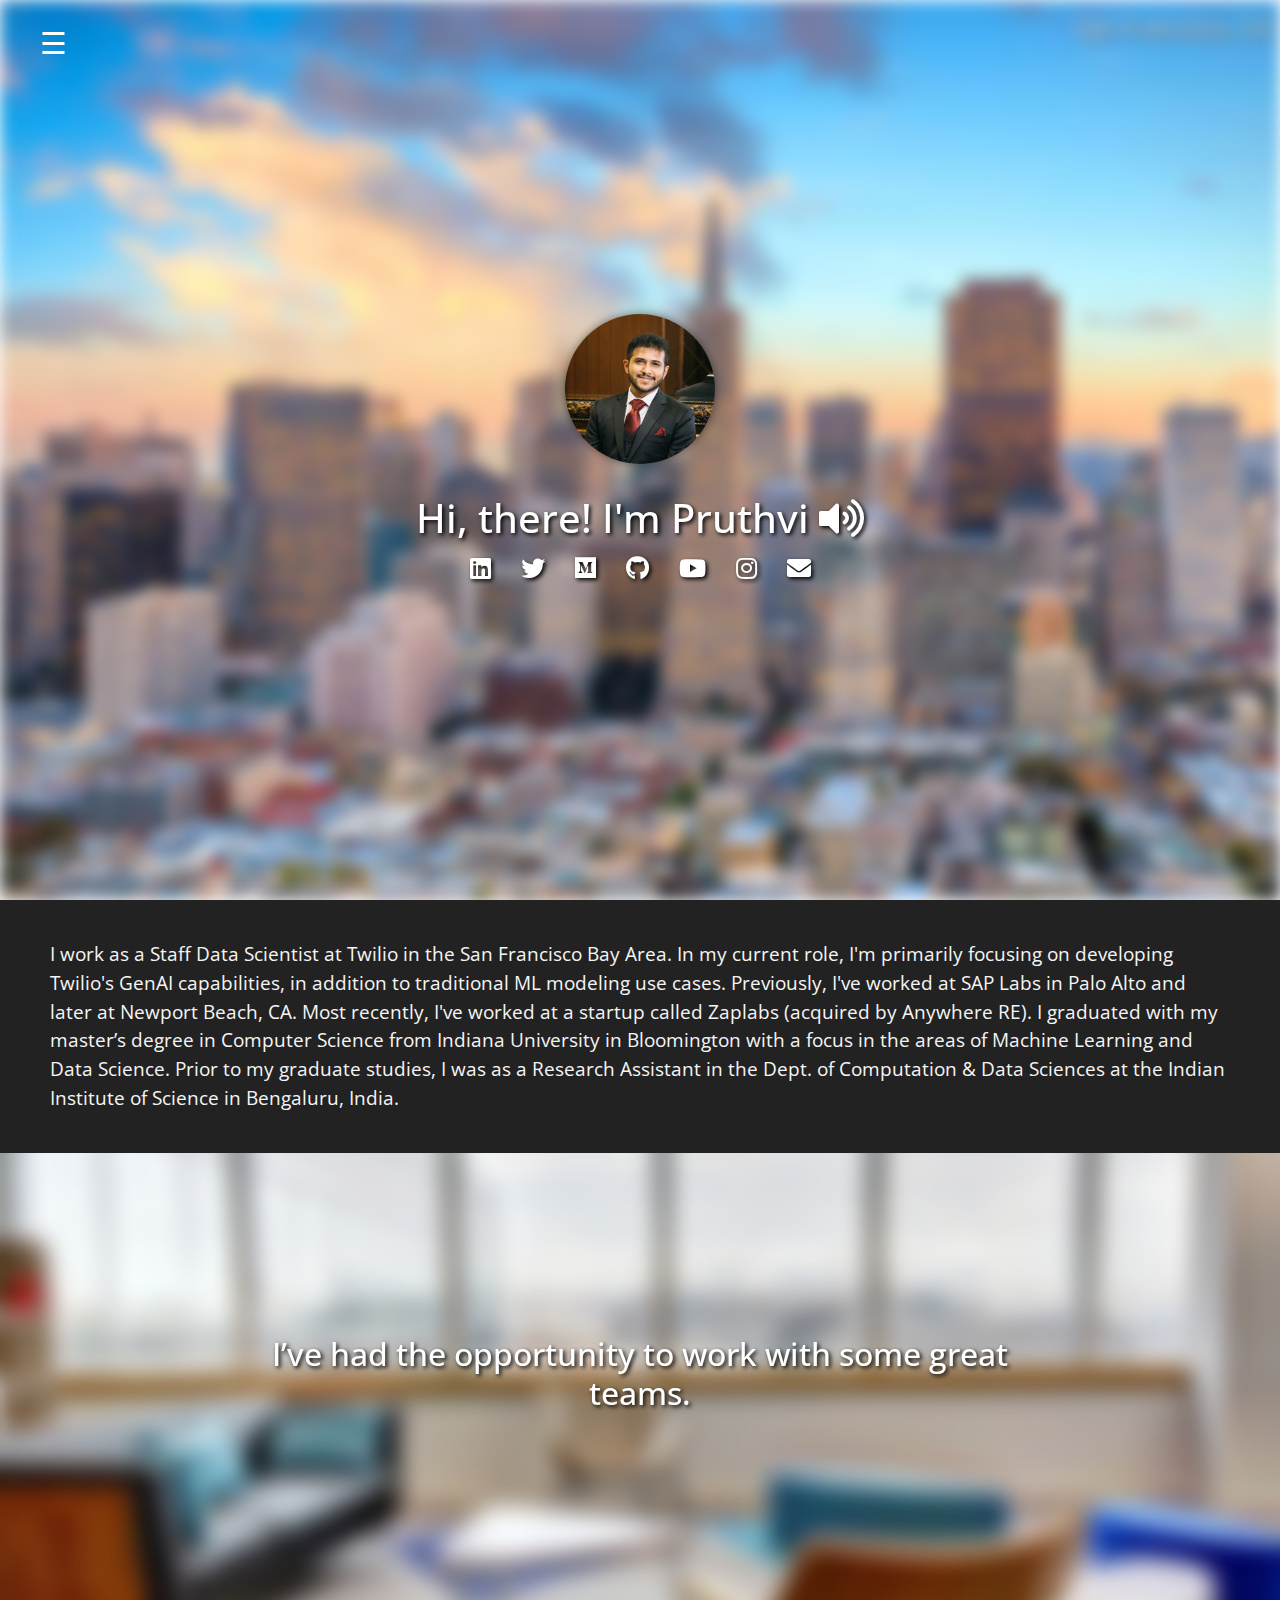
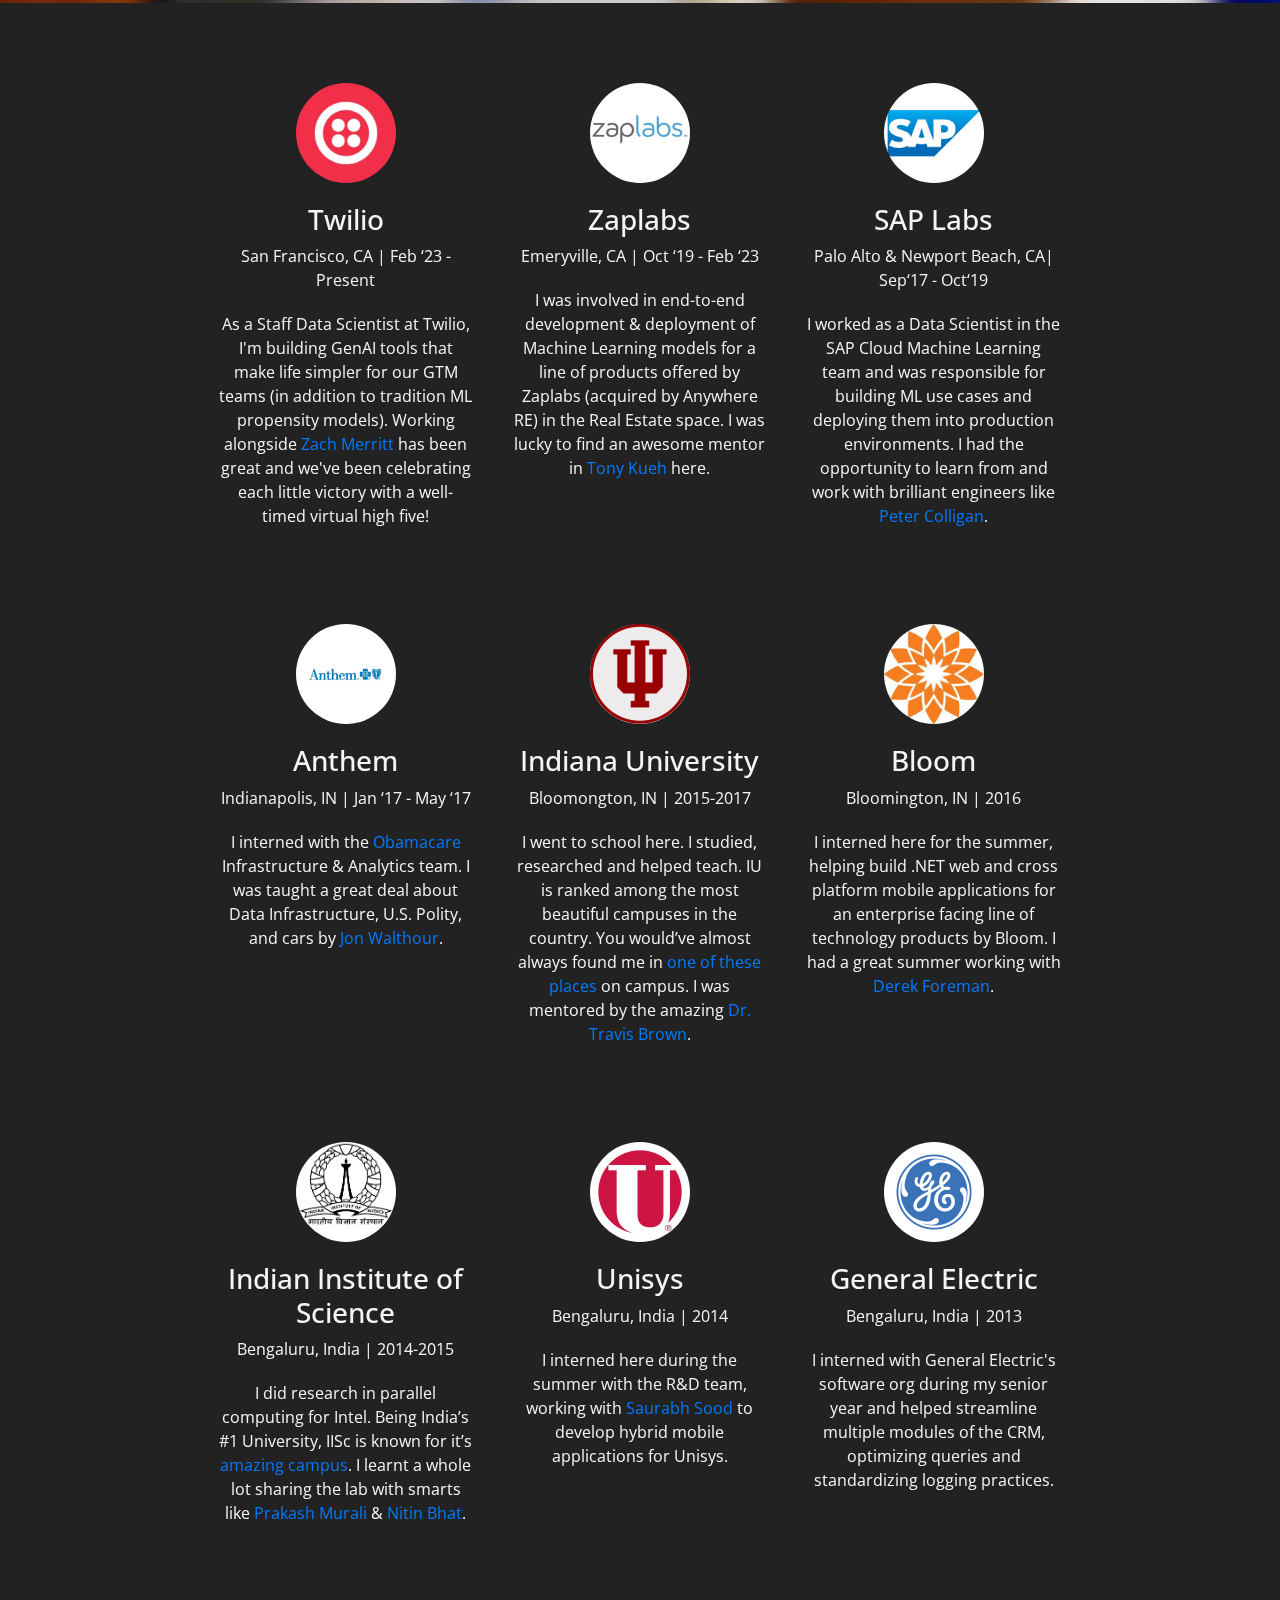
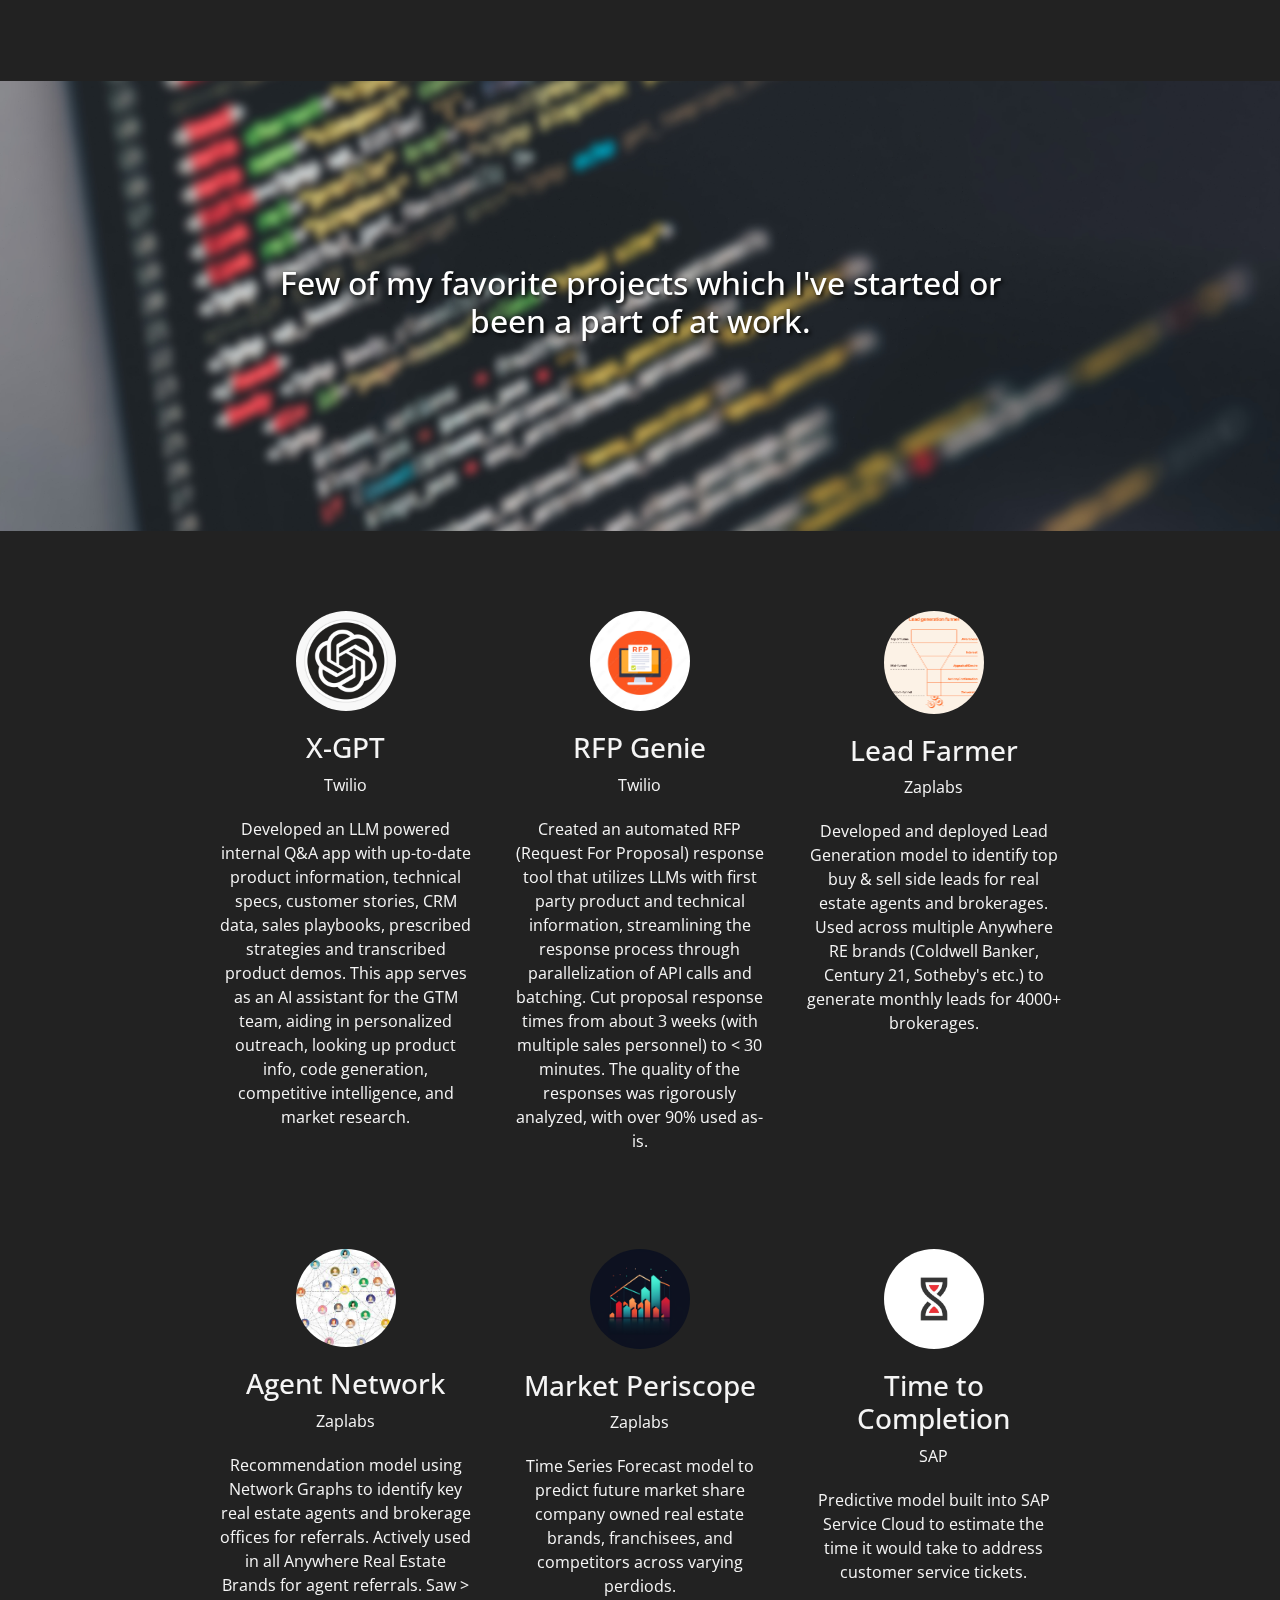
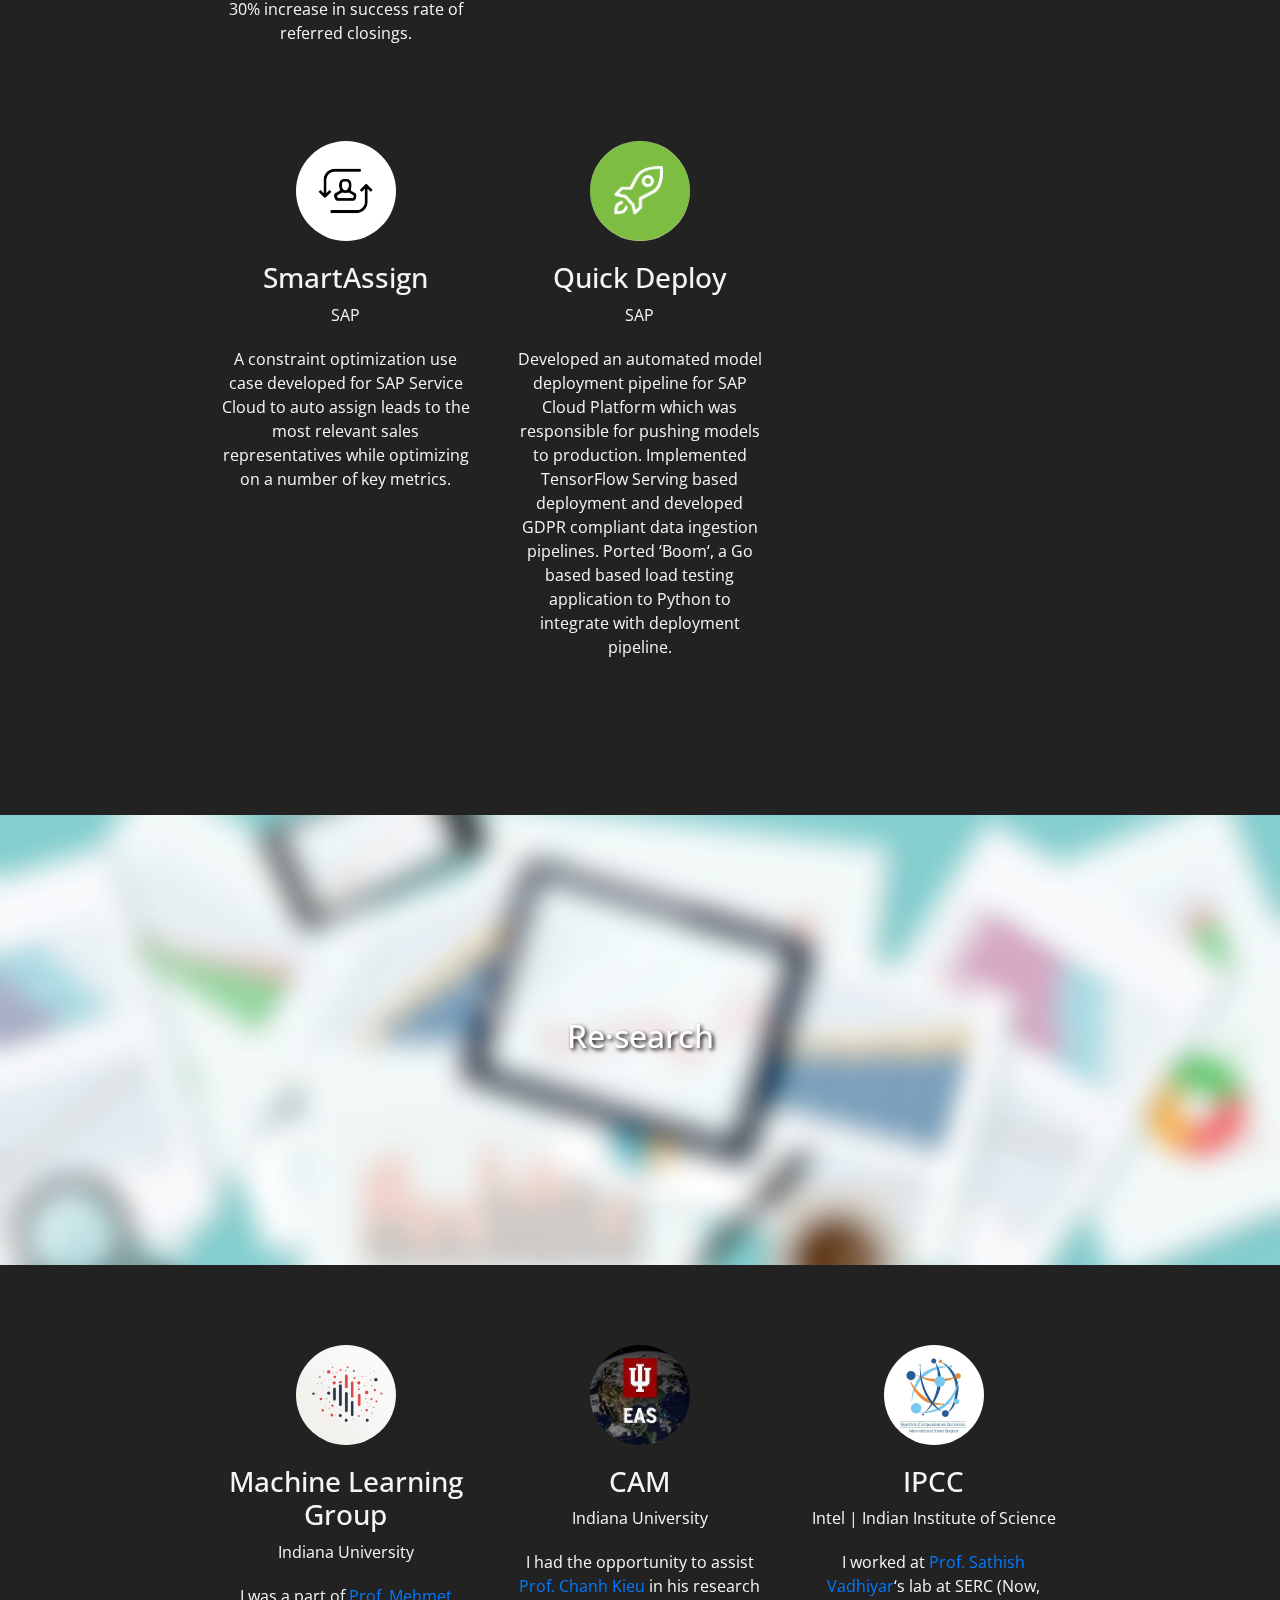
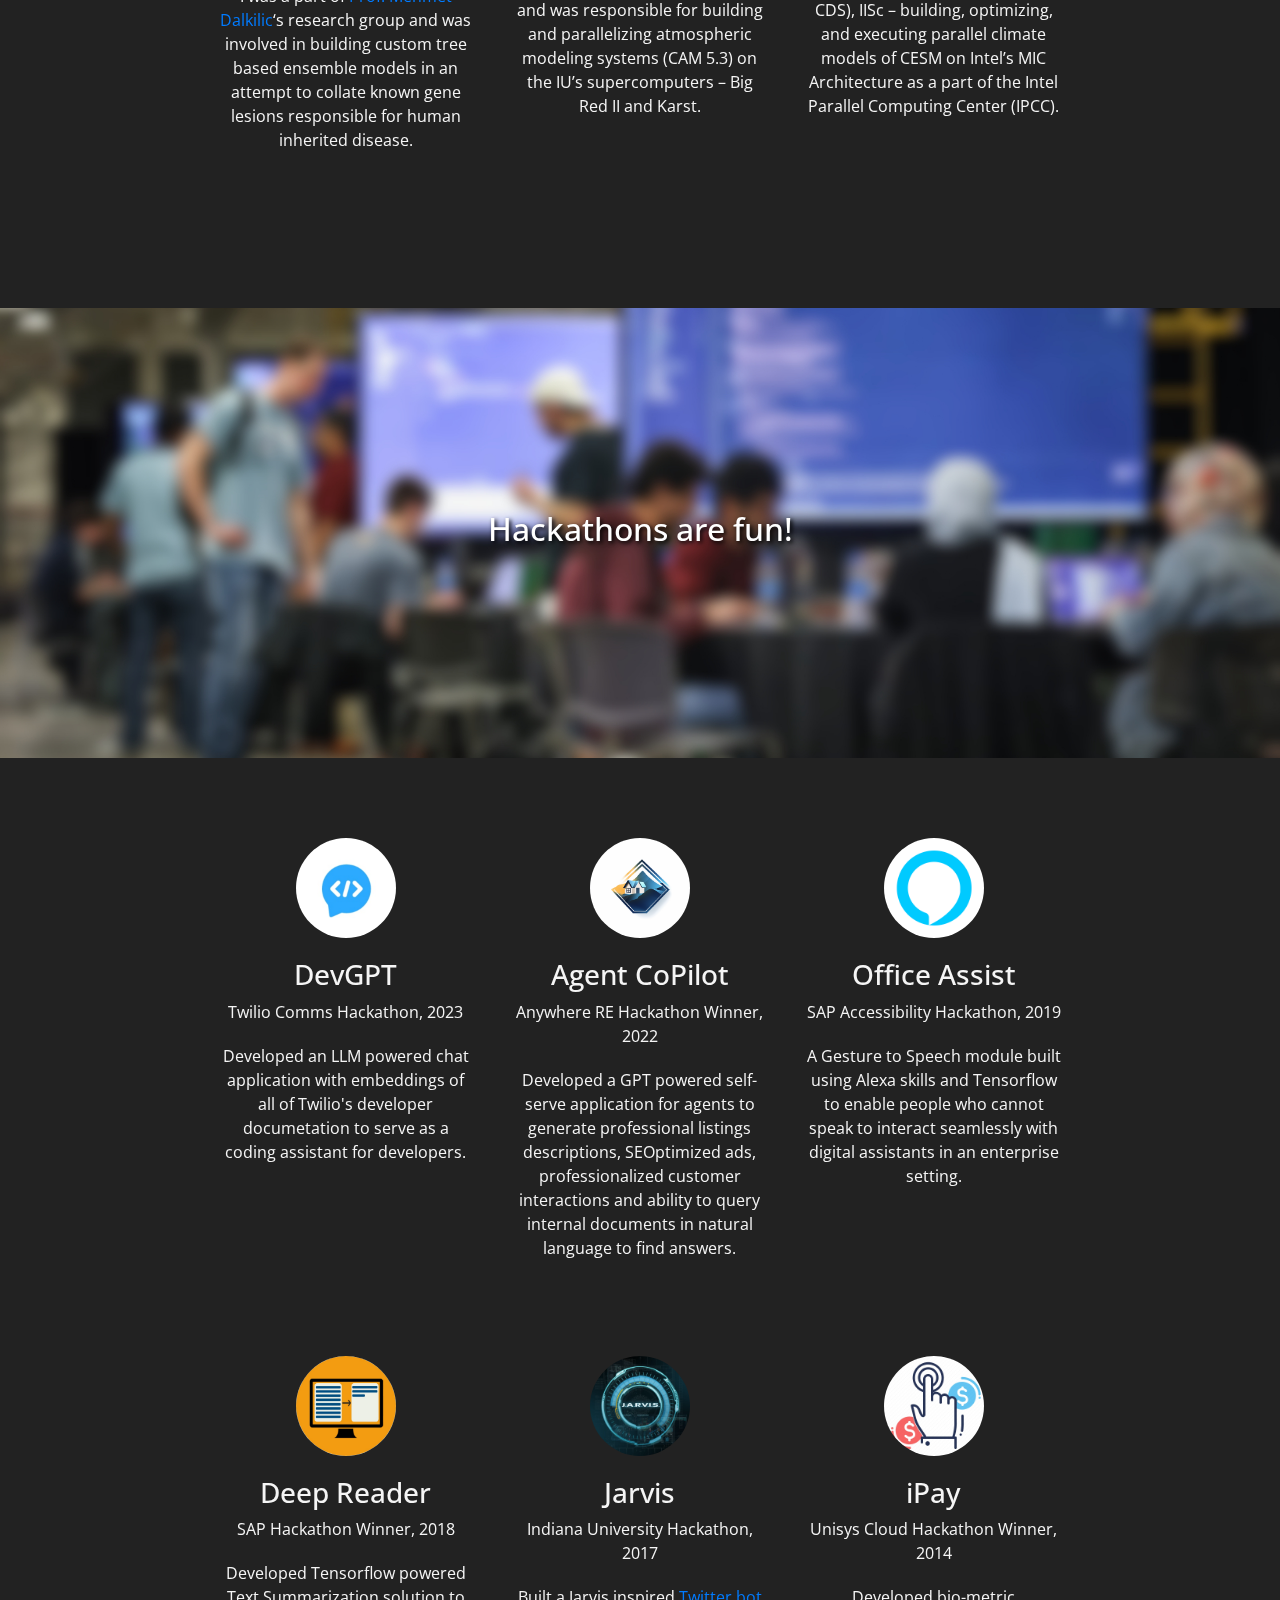
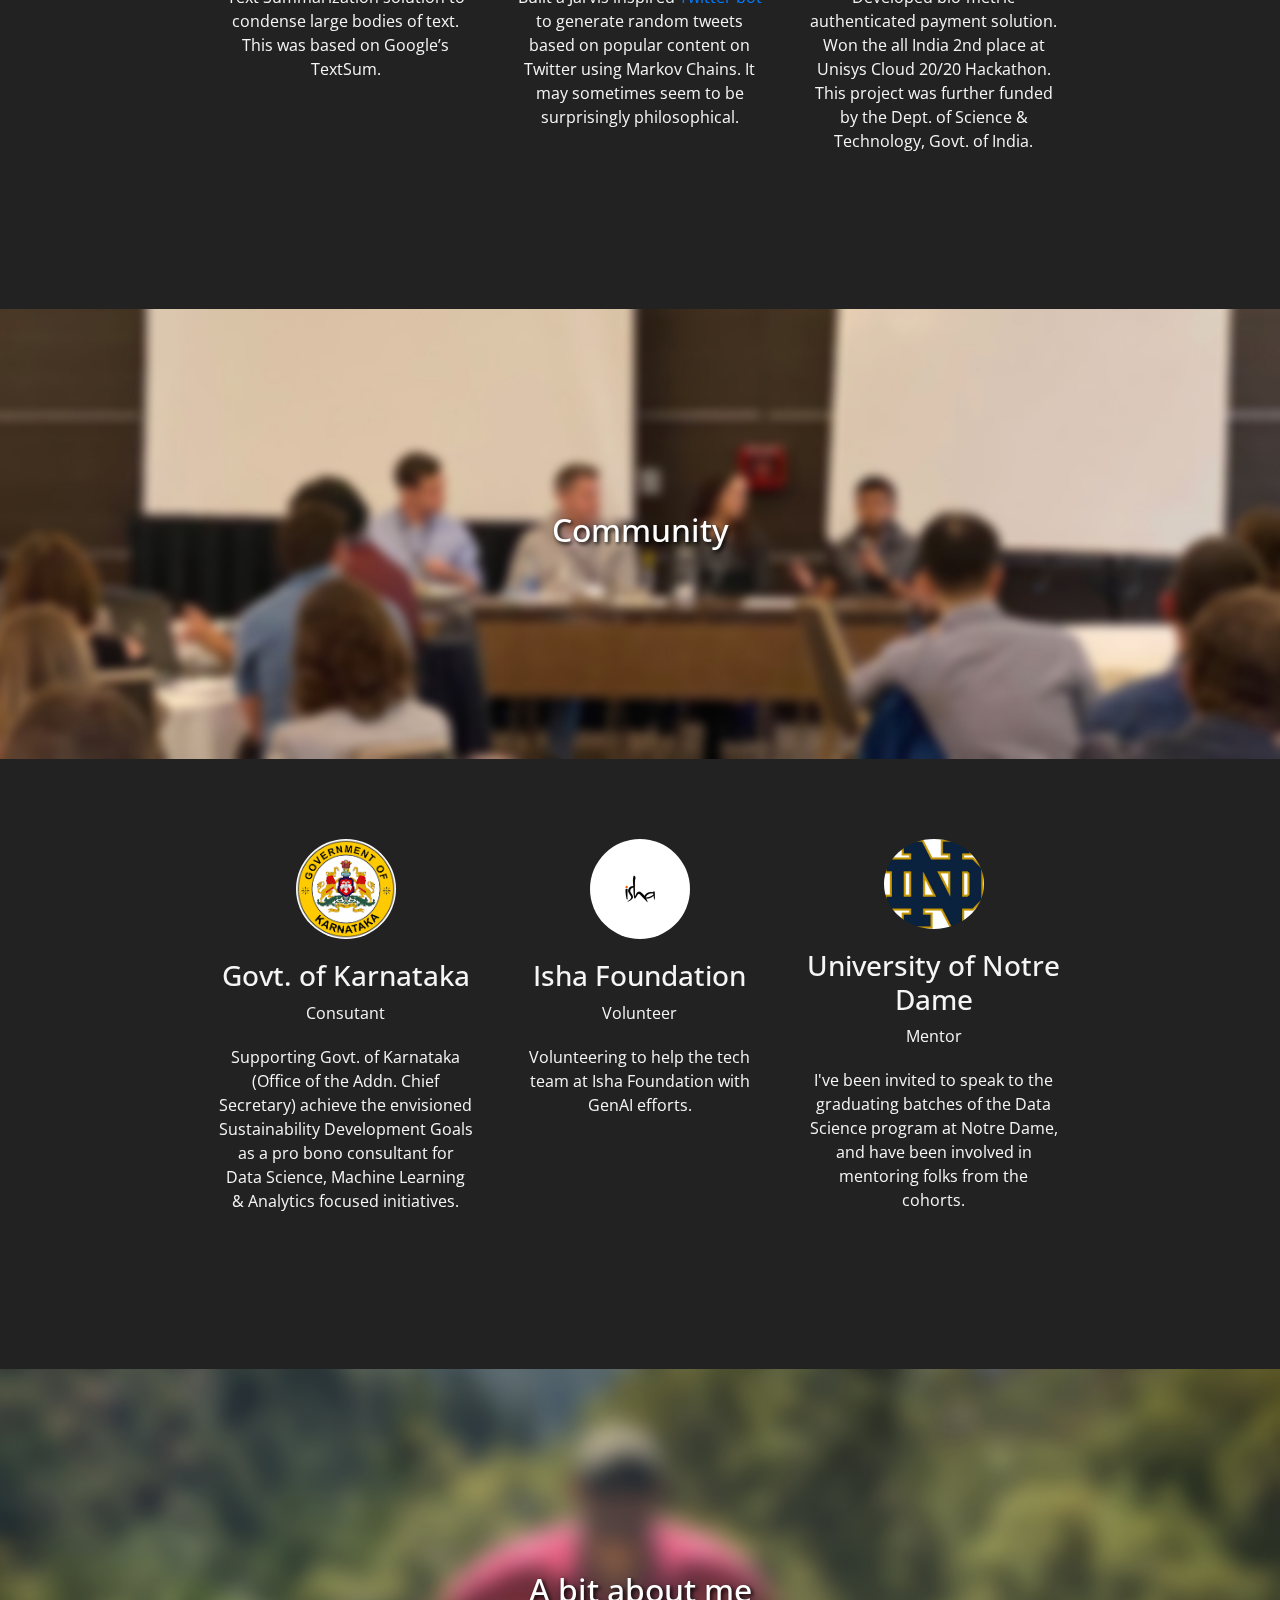
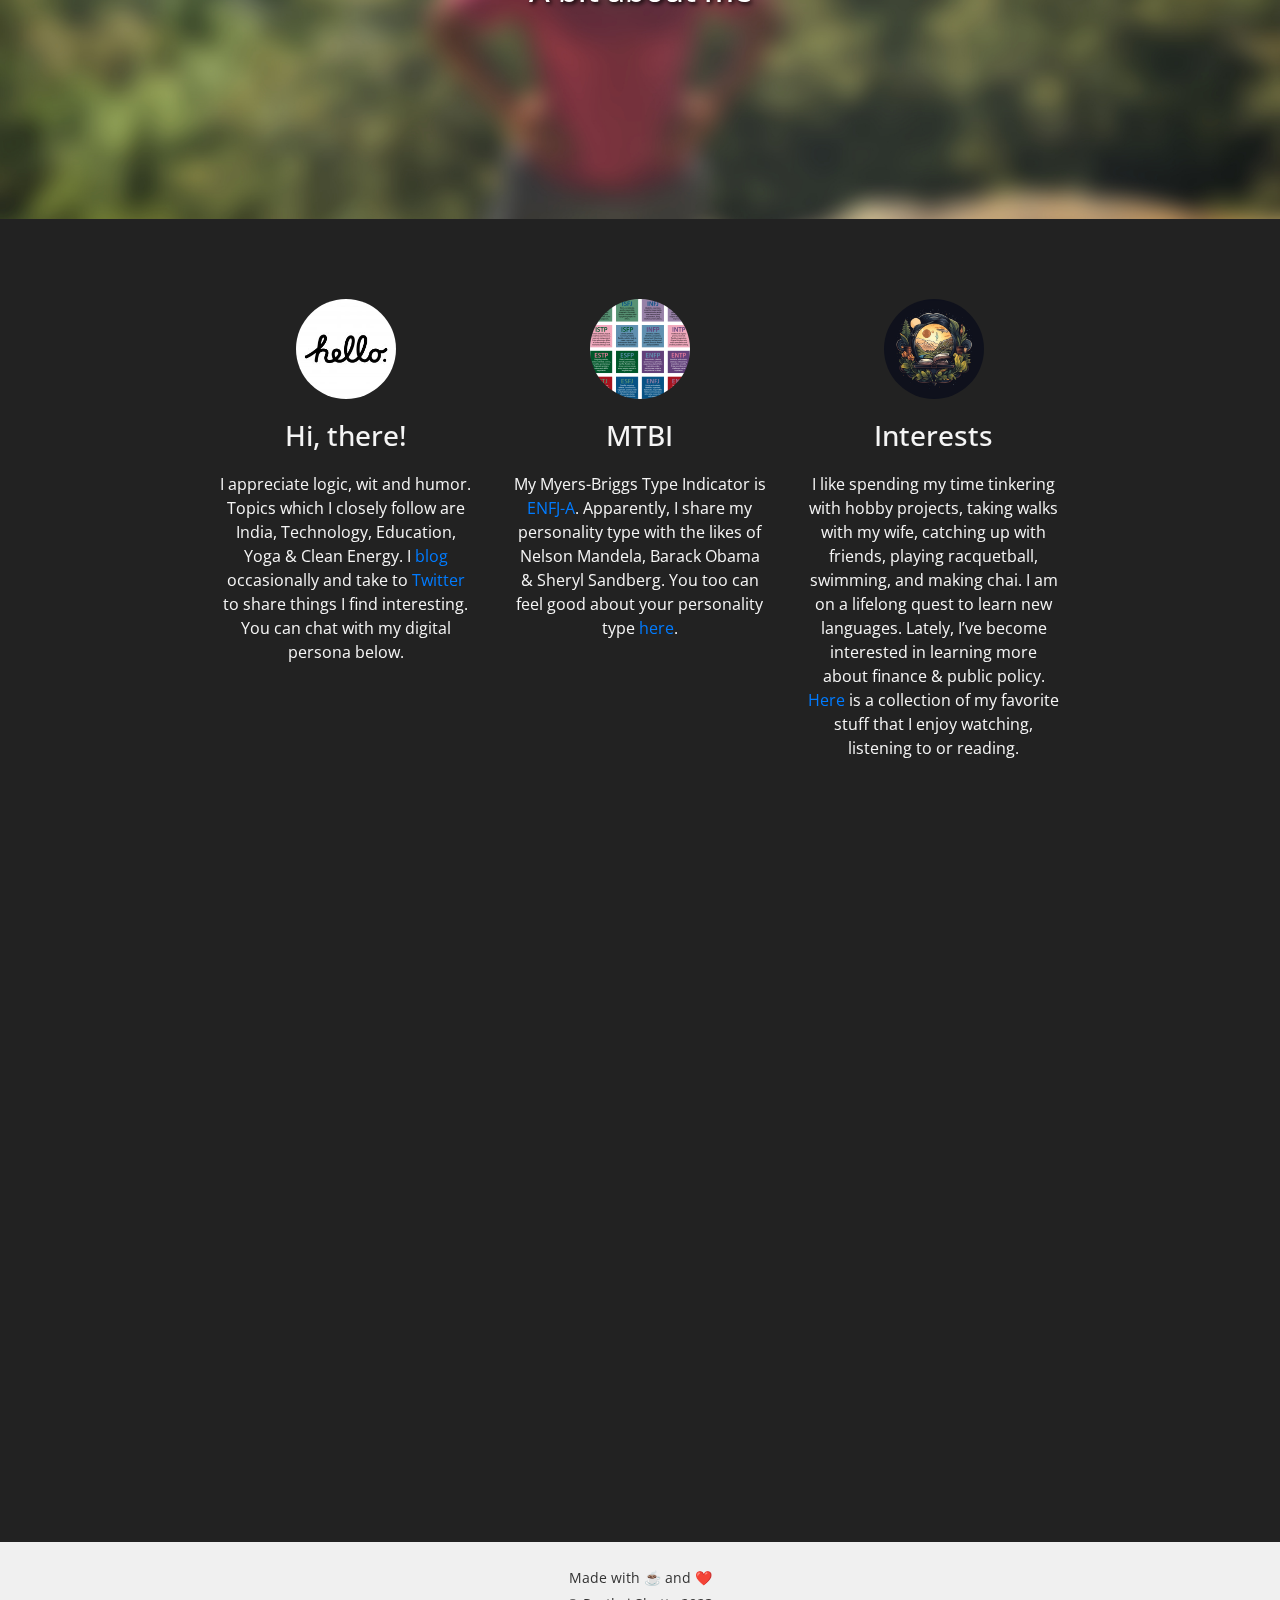
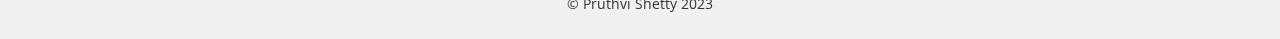
==== commit 930a84e8: "updates" ====
--- a/index.html
+++ b/index.html
@@ -36,12 +36,6 @@
         <span id="date-display"></span> <br> <span id="time-display"></span> 
         <button id="timezone-toggle">PT</button>
     </div>
-    
-    <iframe
-      src="https://pruthvi-gpt-4bfa1df6cf92.herokuapp.com/?embed=true&embed_options=show_colored_line&embed_options=dark_theme"
-      height="450"
-      style="width:100%;border:none;">
-    </iframe>
 </div>
 
   </div>
@@ -349,7 +343,7 @@
         <img src="assets/images/hello.jpeg" class="company-logo" alt="Company Logo">
         <h3>Hi, there!</h3>
         <p class="location-time"></p>
-        <p>I appreciate logic, wit and humor. Topics which I closely follow are India, Technology, Education, Yoga & Clean Energy. I <a href="https://medium.com/pruthvi-shetty">blog</a> occasionally and take to <a href="https://twitter.com/pruthvishetty">Twitter</a> to share things I find interesting.</p>
+        <p>I appreciate logic, wit and humor. Topics which I closely follow are India, Technology, Education, Yoga & Clean Energy. I <a href="https://medium.com/pruthvi-shetty">blog</a> occasionally and take to <a href="https://twitter.com/pruthvishetty">Twitter</a> to share things I find interesting. You can chat with my digital persona below.</p>
       </div>
       <div class="col-md-4">
         <img src="assets/images/mtbi.pbm" class="company-logo" alt="Company Logo">
@@ -365,34 +359,31 @@
       </div>
     </div>
   </section>
+
+<section id="embed-iframe">
+  <div class="container">
+     <iframe
+     frameBorder = 0
+  src="https://pruthvi-gpt-4bfa1df6cf92.herokuapp.com/?embed=true&embed_options=show_colored_line&embed_options=dark_theme"
+  height="600" 
+  style="width:100% ; "
+></iframe>
+    </div>
+  </section>
+
+
+
   <script src="https://code.jquery.com/jquery-3.3.1.slim.min.js"></script>
   <script src="https://cdnjs.cloudflare.com/ajax/libs/popper.js/1.14.7/umd/popper.min.js"></script>
   <script src="https://stackpath.bootstrapcdn.com/bootstrap/4.3.1/js/bootstrap.min.js"></script>
   <script src="js/script.js"></script>
-  <script>
-    function updateDateTime() {
-      const now = new Date();
-      const dayNames = ["Sunday", "Monday", "Tuesday", "Wednesday", "Thursday", "Friday", "Saturday"];
-      const day = dayNames[now.getDay()];
-      const date = now.toLocaleDateString(); // Format as you like
-      const weekNumber = Math.ceil(((now - new Date(now.getFullYear(), 0, 1)) / 86400000 + now.getDay() + 1) / 7);
-
-      document.getElementById("day").innerText = day;
-      document.getElementById("date").innerText = date;
-      document.getElementById("week-number").innerText = "Week " + weekNumber;
-    }
-
-    // Call the function once on page load
-    updateDateTime();
-
-    // Update every minute
-    setInterval(updateDateTime, 60000);
-  </script>
 <footer>
   <div class="footer-content">
-    <p>Made with ☕️ and ❤️</p>
+
+    <p>Made with <a href="https://masalaandchai.com/masala-chai/">☕️</a> and <a href="https://thenerdd.files.wordpress.com/2019/04/calvin_and_hobbes_comic_by_bill_wattersonjpg.jpg">❤️</a></p>
     <p>© Pruthvi Shetty 2023</p>
   </div>
+
 </footer>
 </body>
 </html>
--- a/css/styles.css
+++ b/css/styles.css
@@ -14,7 +14,21 @@
   cursor: pointer;
   padding: 10px;
   margin-left: 20px;
-}
+  position: fixed;
+  top: 10px;     /* You can adjust this value for the desired vertical position */
+  left: 10px;    /* You can adjust this value for the desired horizontal position */
+  z-index: 2100;
+}
+
+.hamburger:focus {
+  outline: none;
+  border: none;
+}
+
+.hamburger.hide {
+  display: none;
+}
+
 
 .sidenav {
   height: 100%;
@@ -63,9 +77,9 @@
   margin-left: 50px;
 }
 
-.sidenav iframe {
+/*.sidenav iframe {
   margin-top: auto;
-}
+}*/
 
 #fixed-bg {
   position: fixed;
@@ -387,22 +401,15 @@
     background-color: #777;
 }
 
-#progress-container {
-    padding: 15px;
-    text-align: center;
-}
-
-#progress-selector {
-    width: 100%;
-    padding: 5px;
-    margin-bottom: 10px;
-}
-
-#progress-label {
-    margin-bottom: 5px;
-}
-
-#progress-bar {
-    width: 100%;
-    height: 20px;
-}
+#embed-iframe {
+  position: relative;
+  height: auto; /* Allow the content to define the height */
+  background-color: var(--secondary-color);
+/*  color: var(--primary-color);*/
+  padding: 10px 10px;
+/*  display: flex;*/
+/*  flex-direction: column;*/
+  align-items: center;
+  justify-content: center;
+/*  box-sizing: border-box;*/
+}
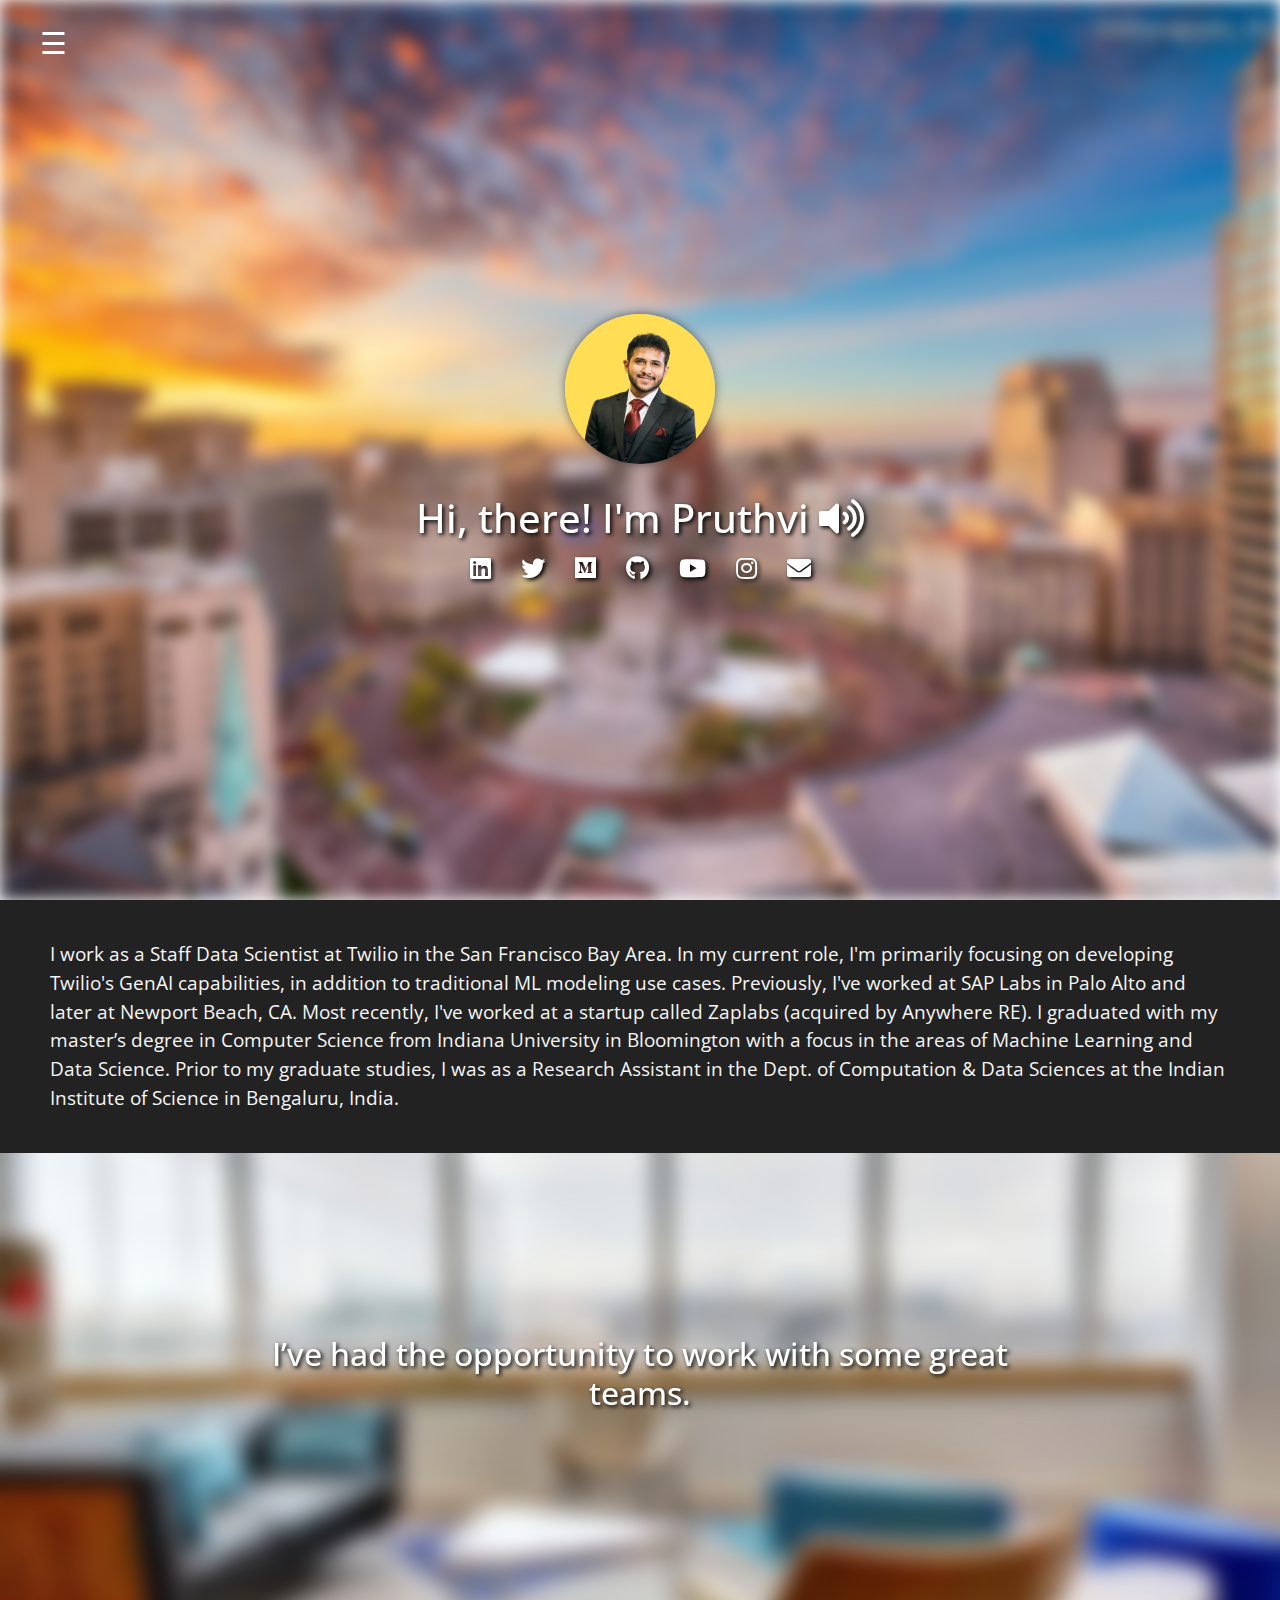
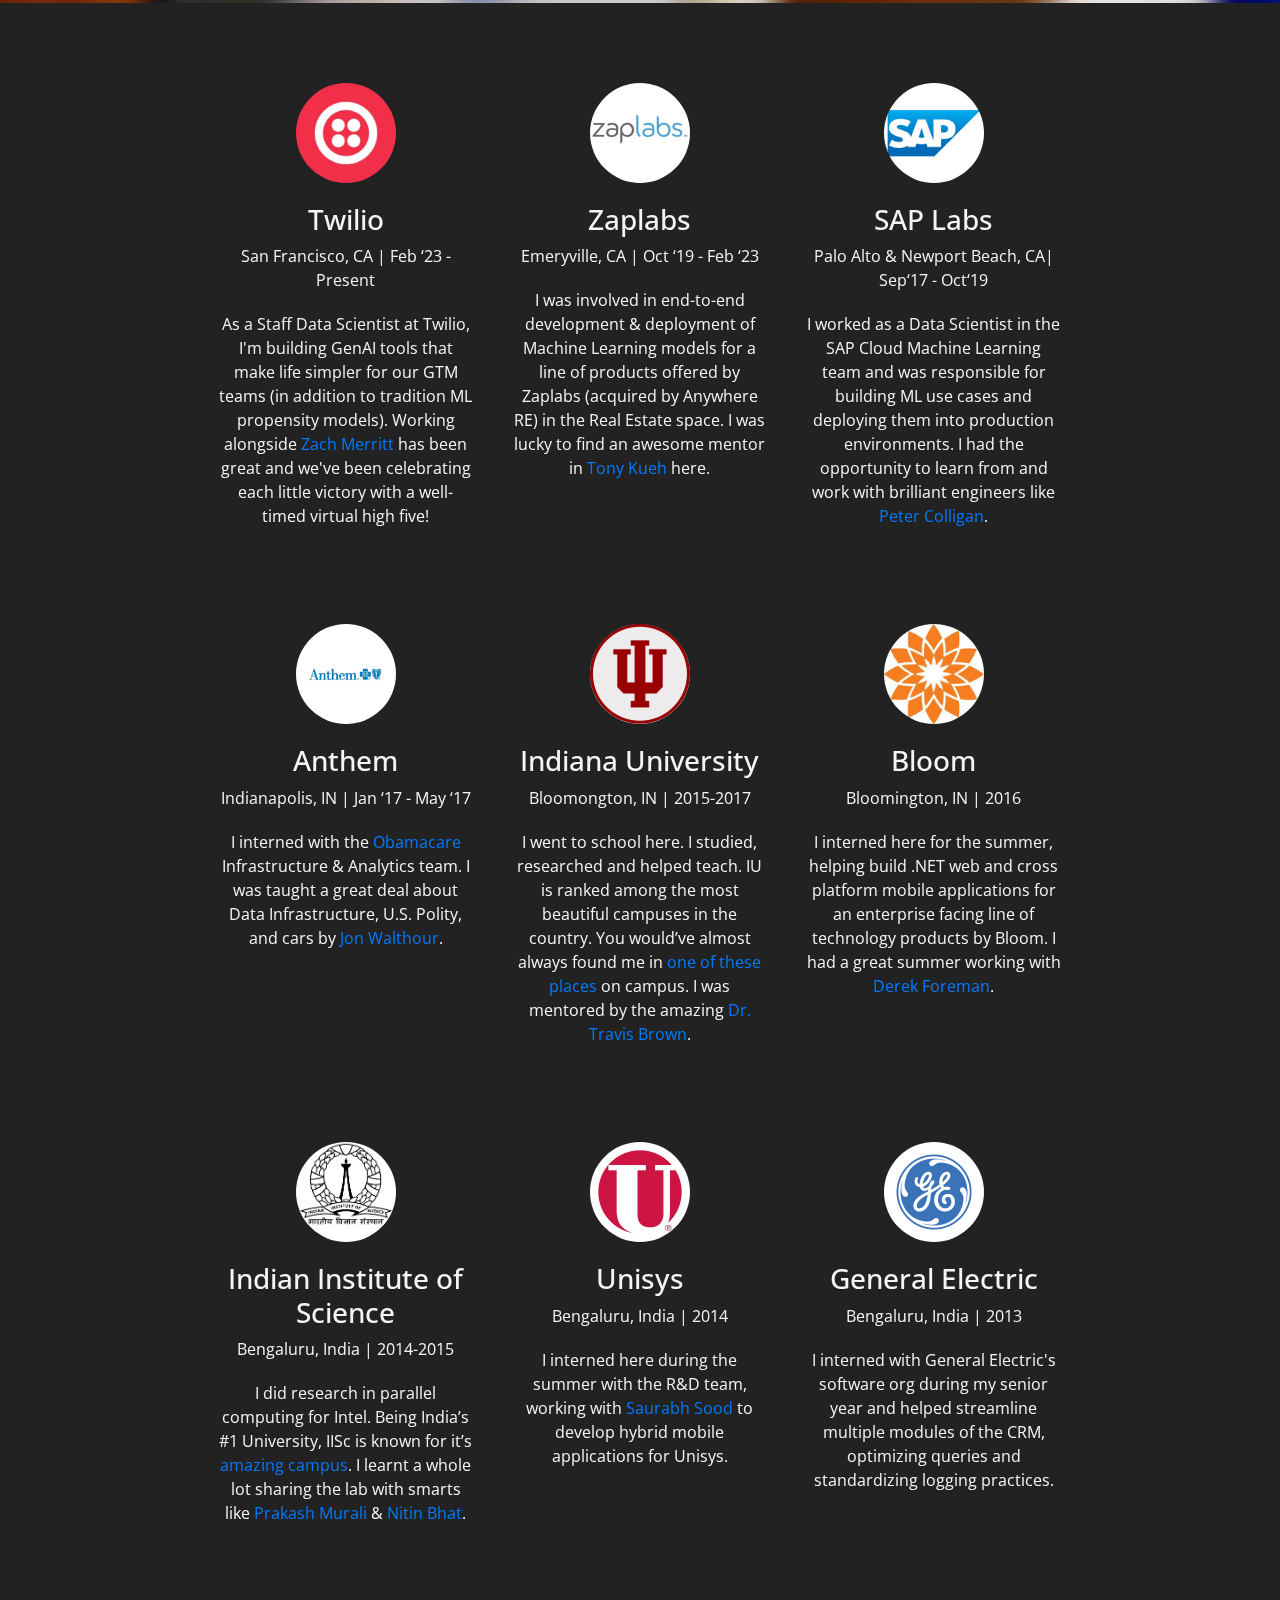
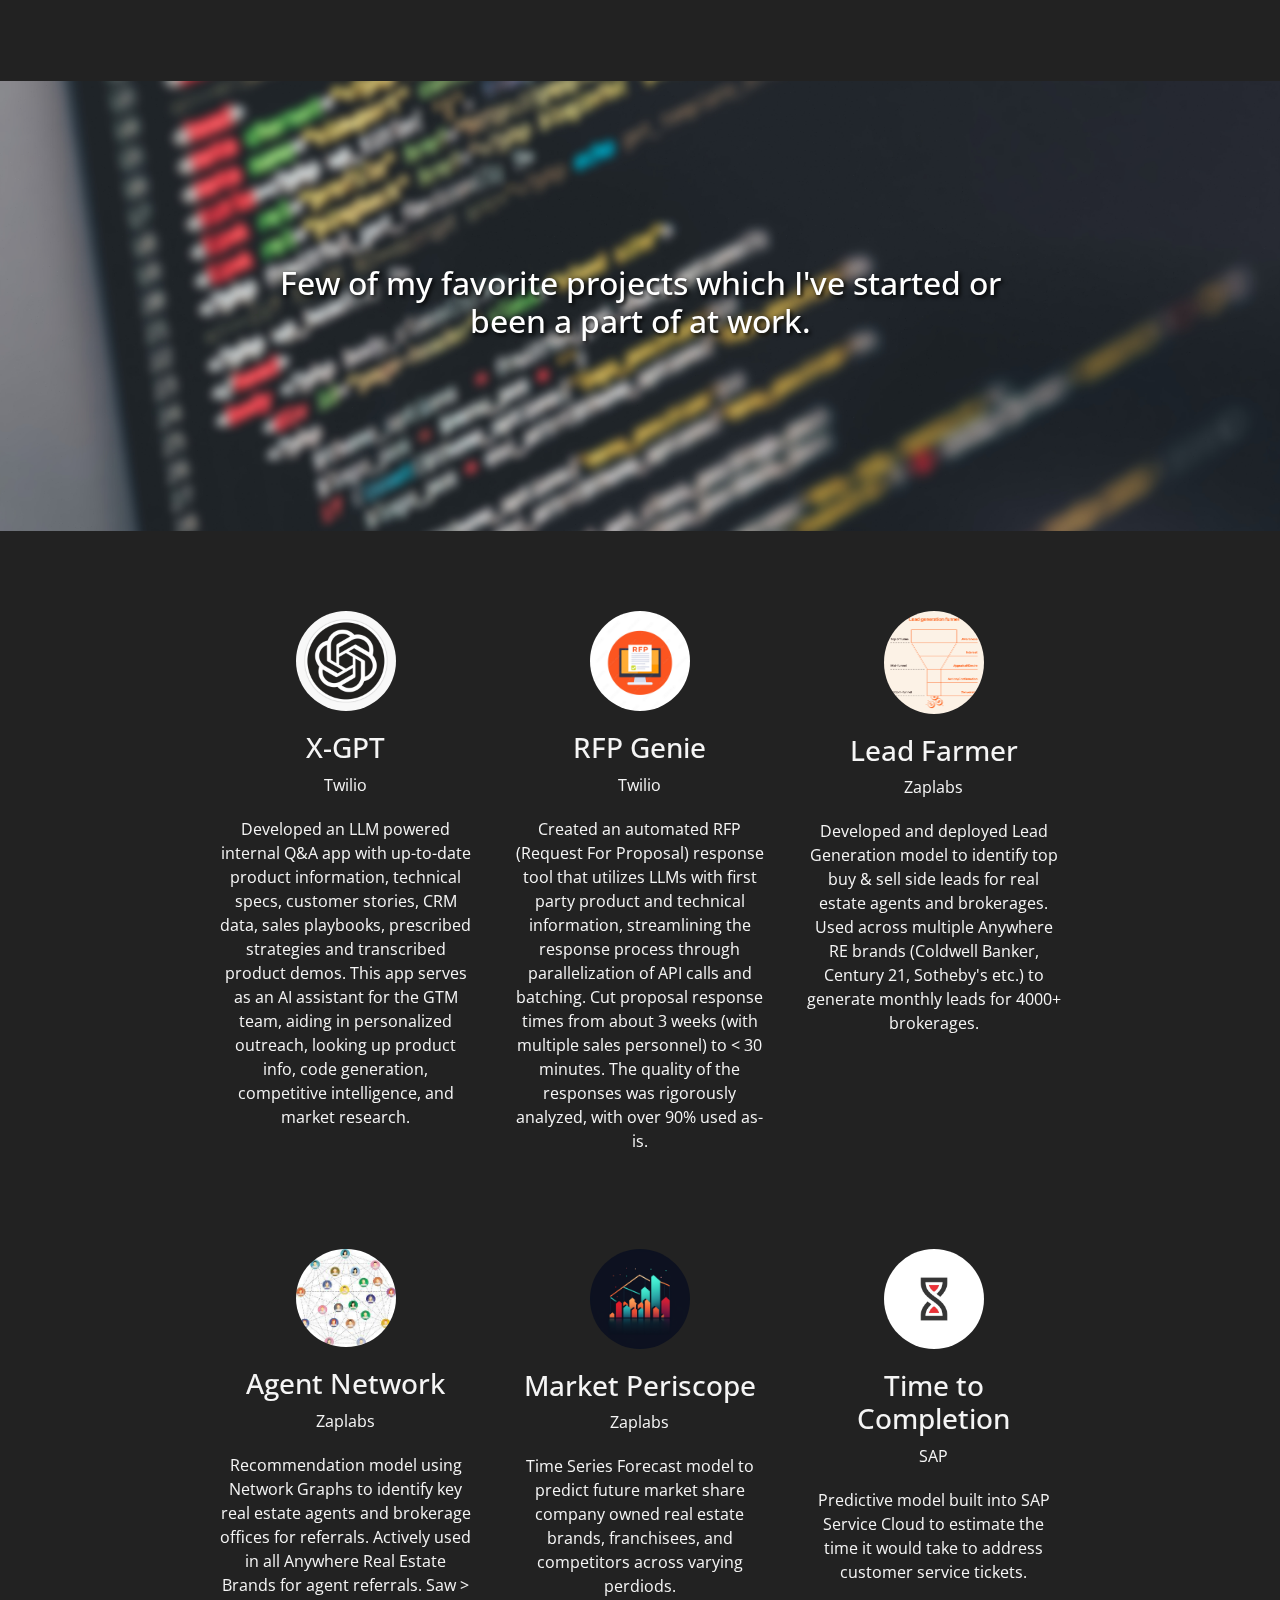
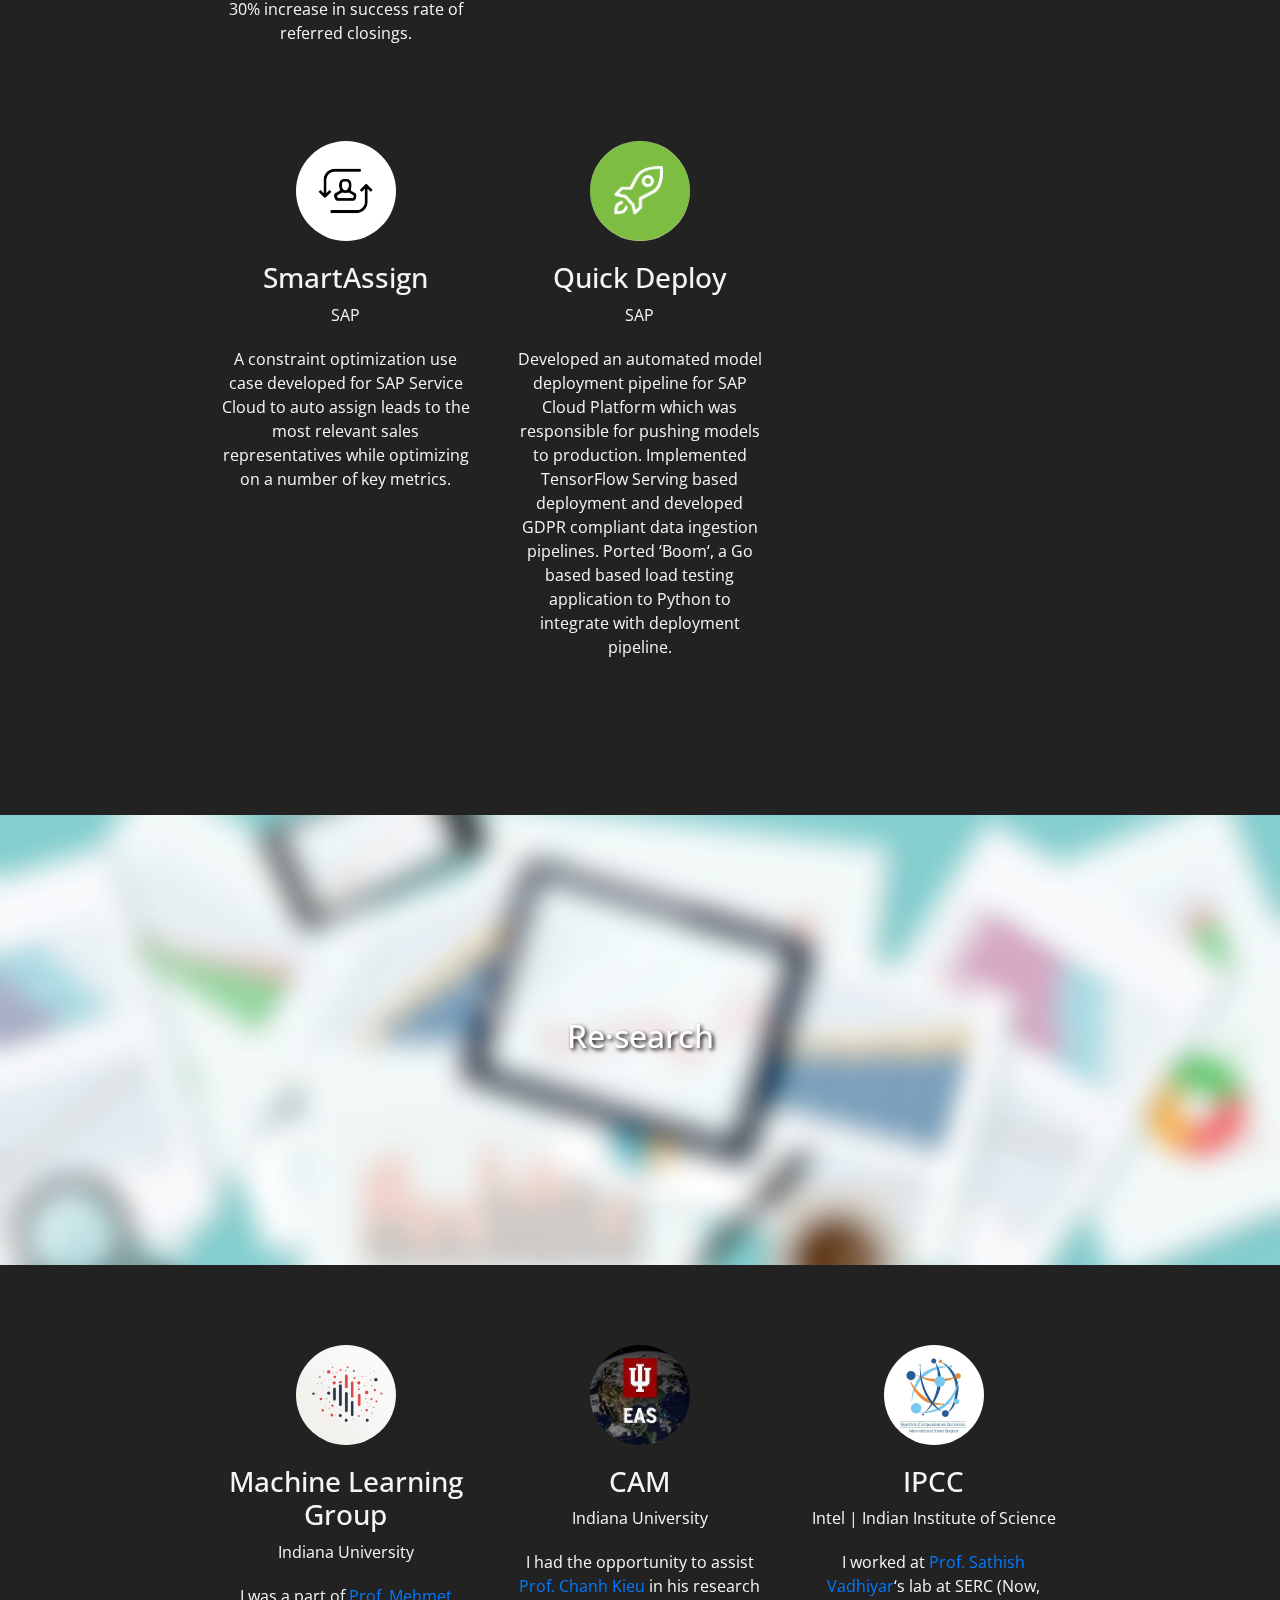
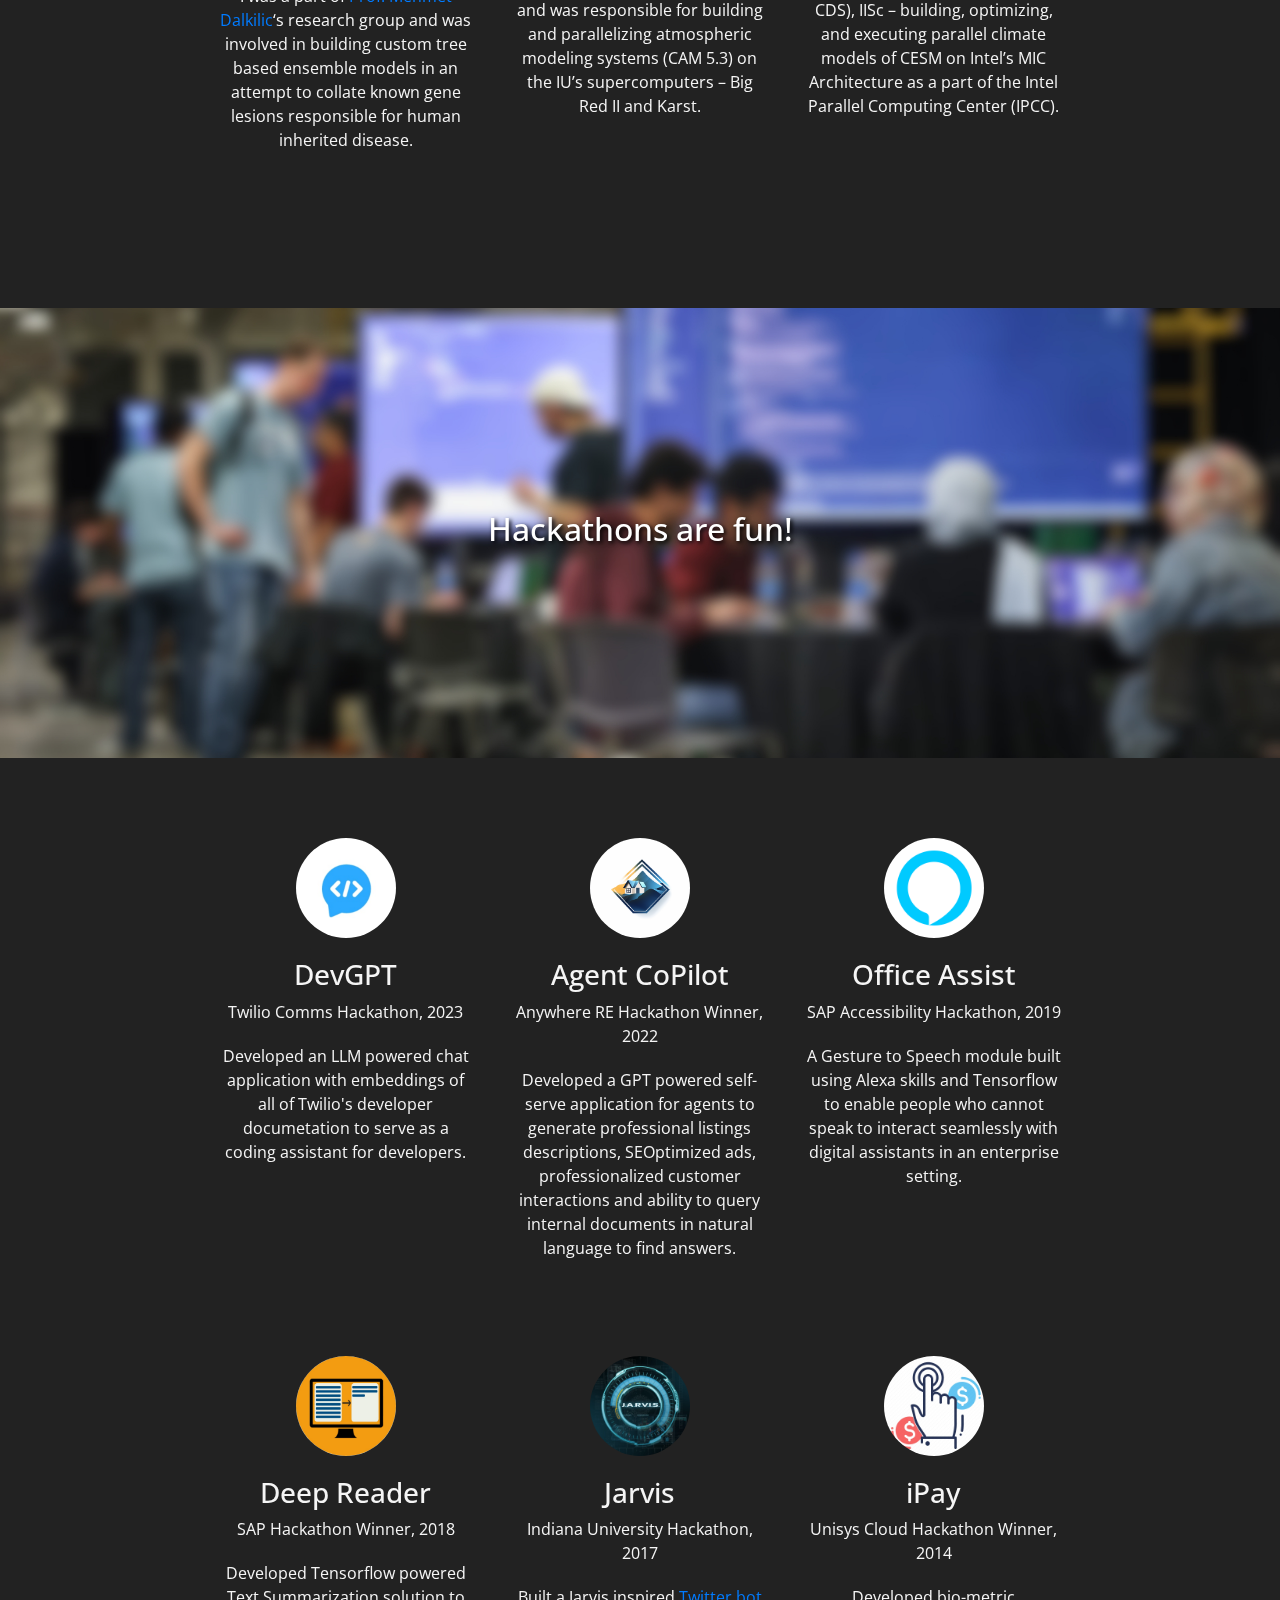
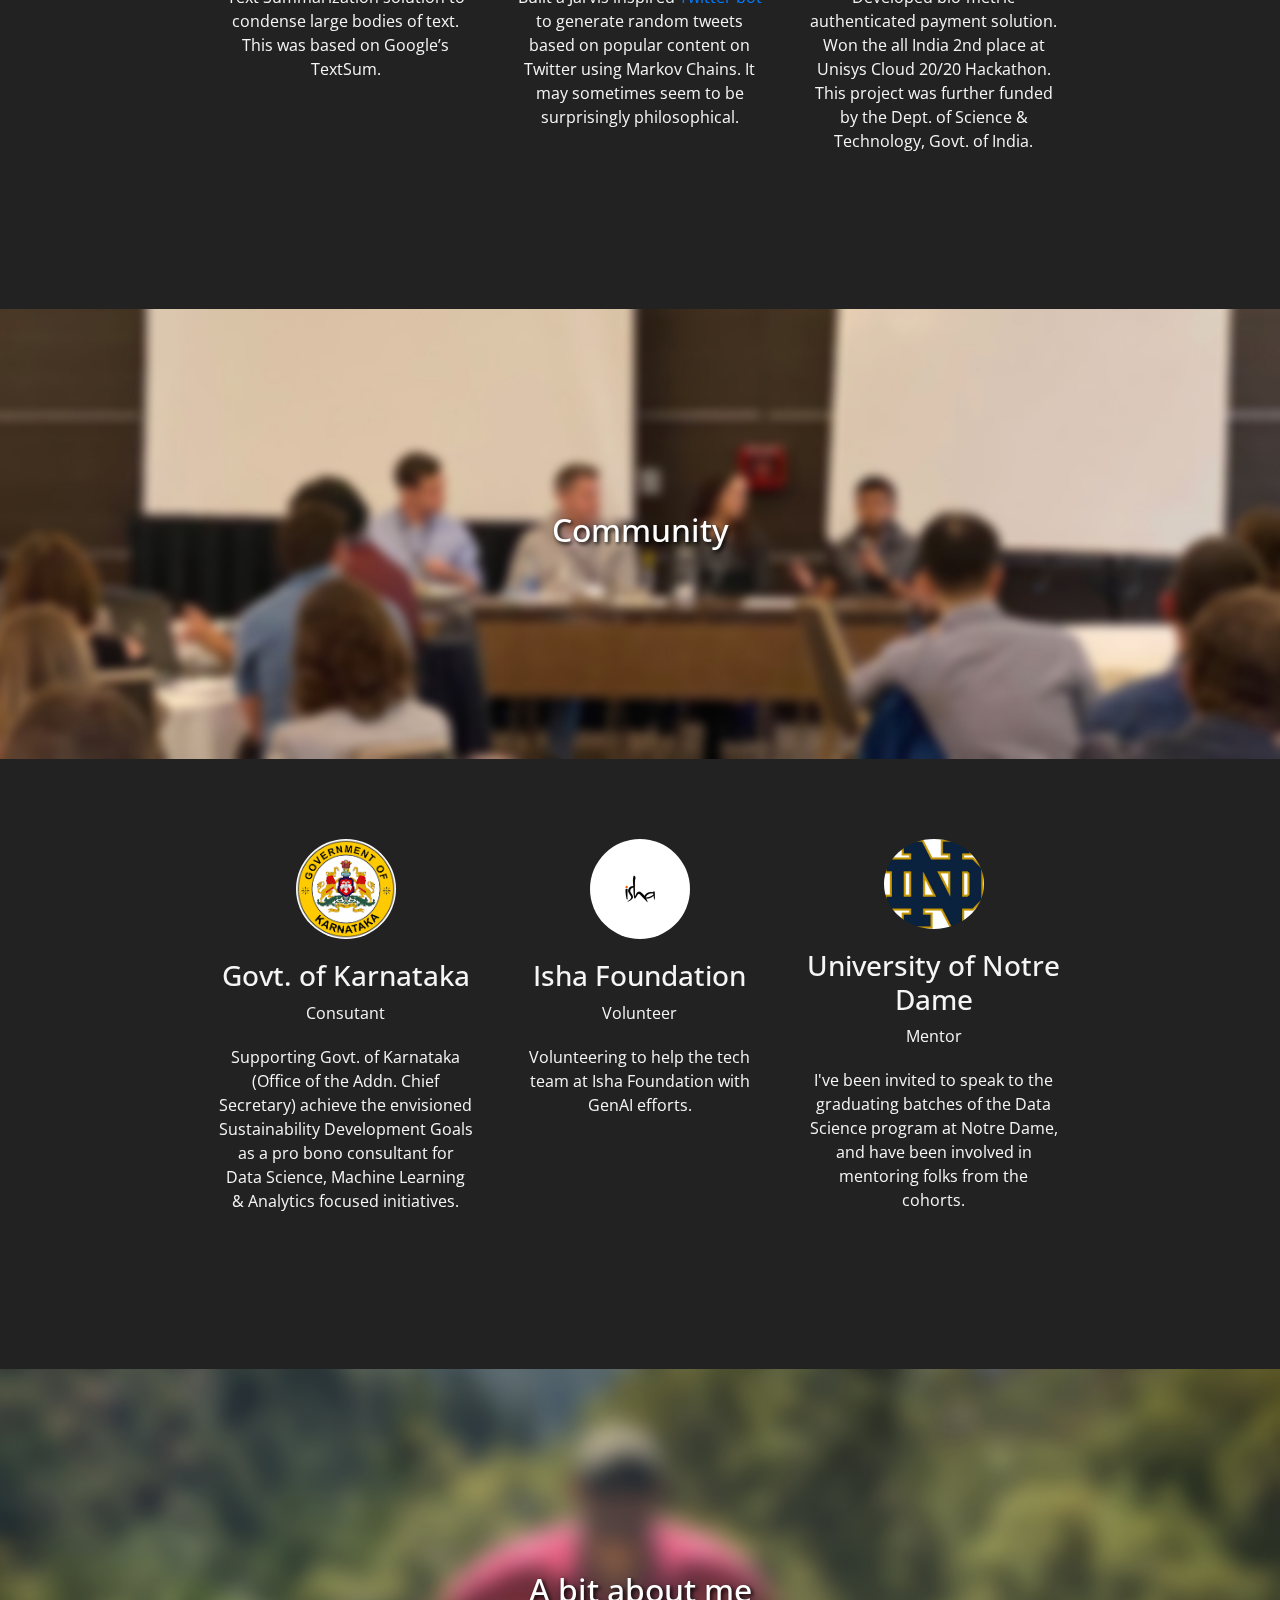
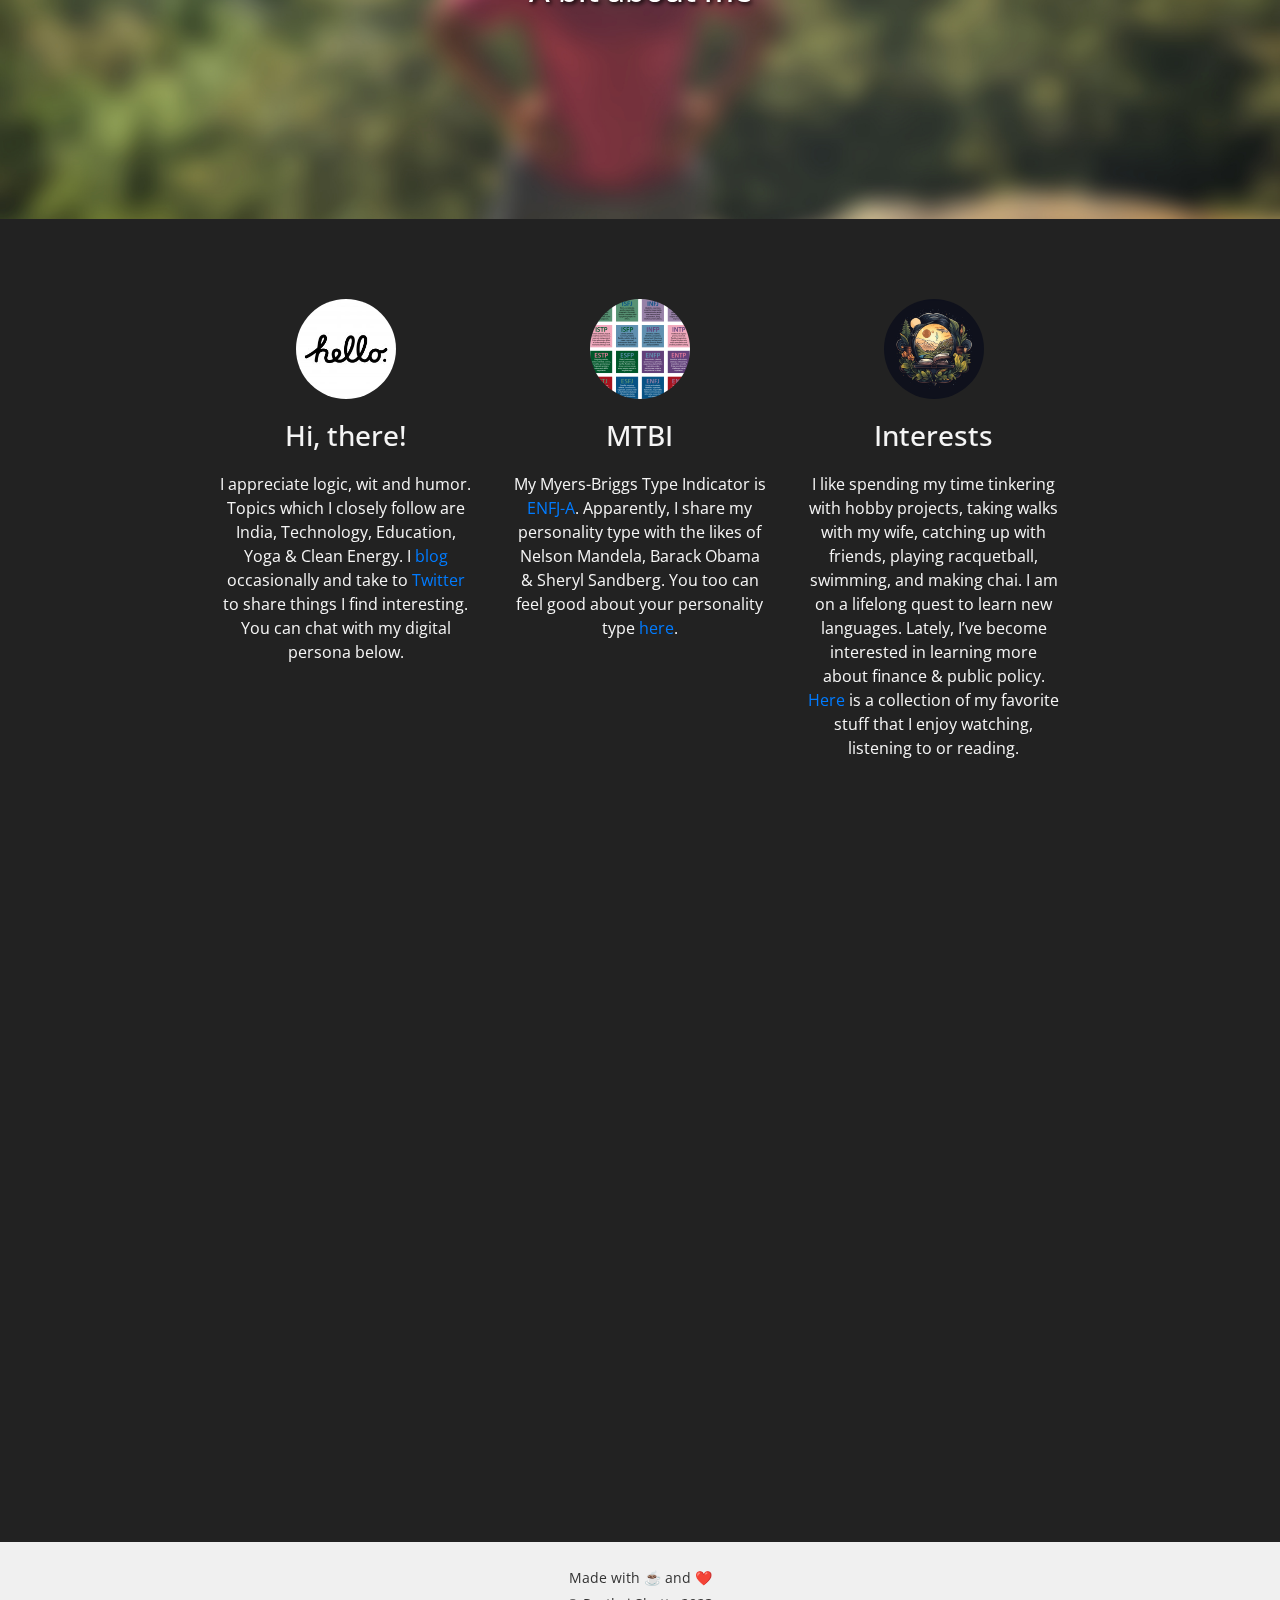
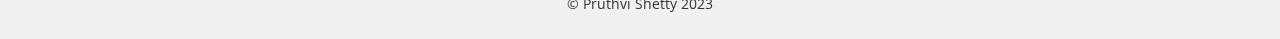
==== commit daaf2d69: "Update index.html" ====
--- a/index.html
+++ b/index.html
@@ -49,7 +49,7 @@
   <!-- Landing Section -->
   <section id="landing">
     <!-- Profile Image -->
-    <img src="assets/images/pruthvi.jpeg" id="profile-img" alt="Profile Picture">
+    <img src="assets/images/pruthvi.jpg" id="profile-img" alt="Profile Picture">
     <!-- Name and Pronunciation -->
     <div id="landing-intro-text">
       <h1>Hi, there! I'm Pruthvi <i class="fas fa-volume-up" id="pronunciation-icon"></i></h1>
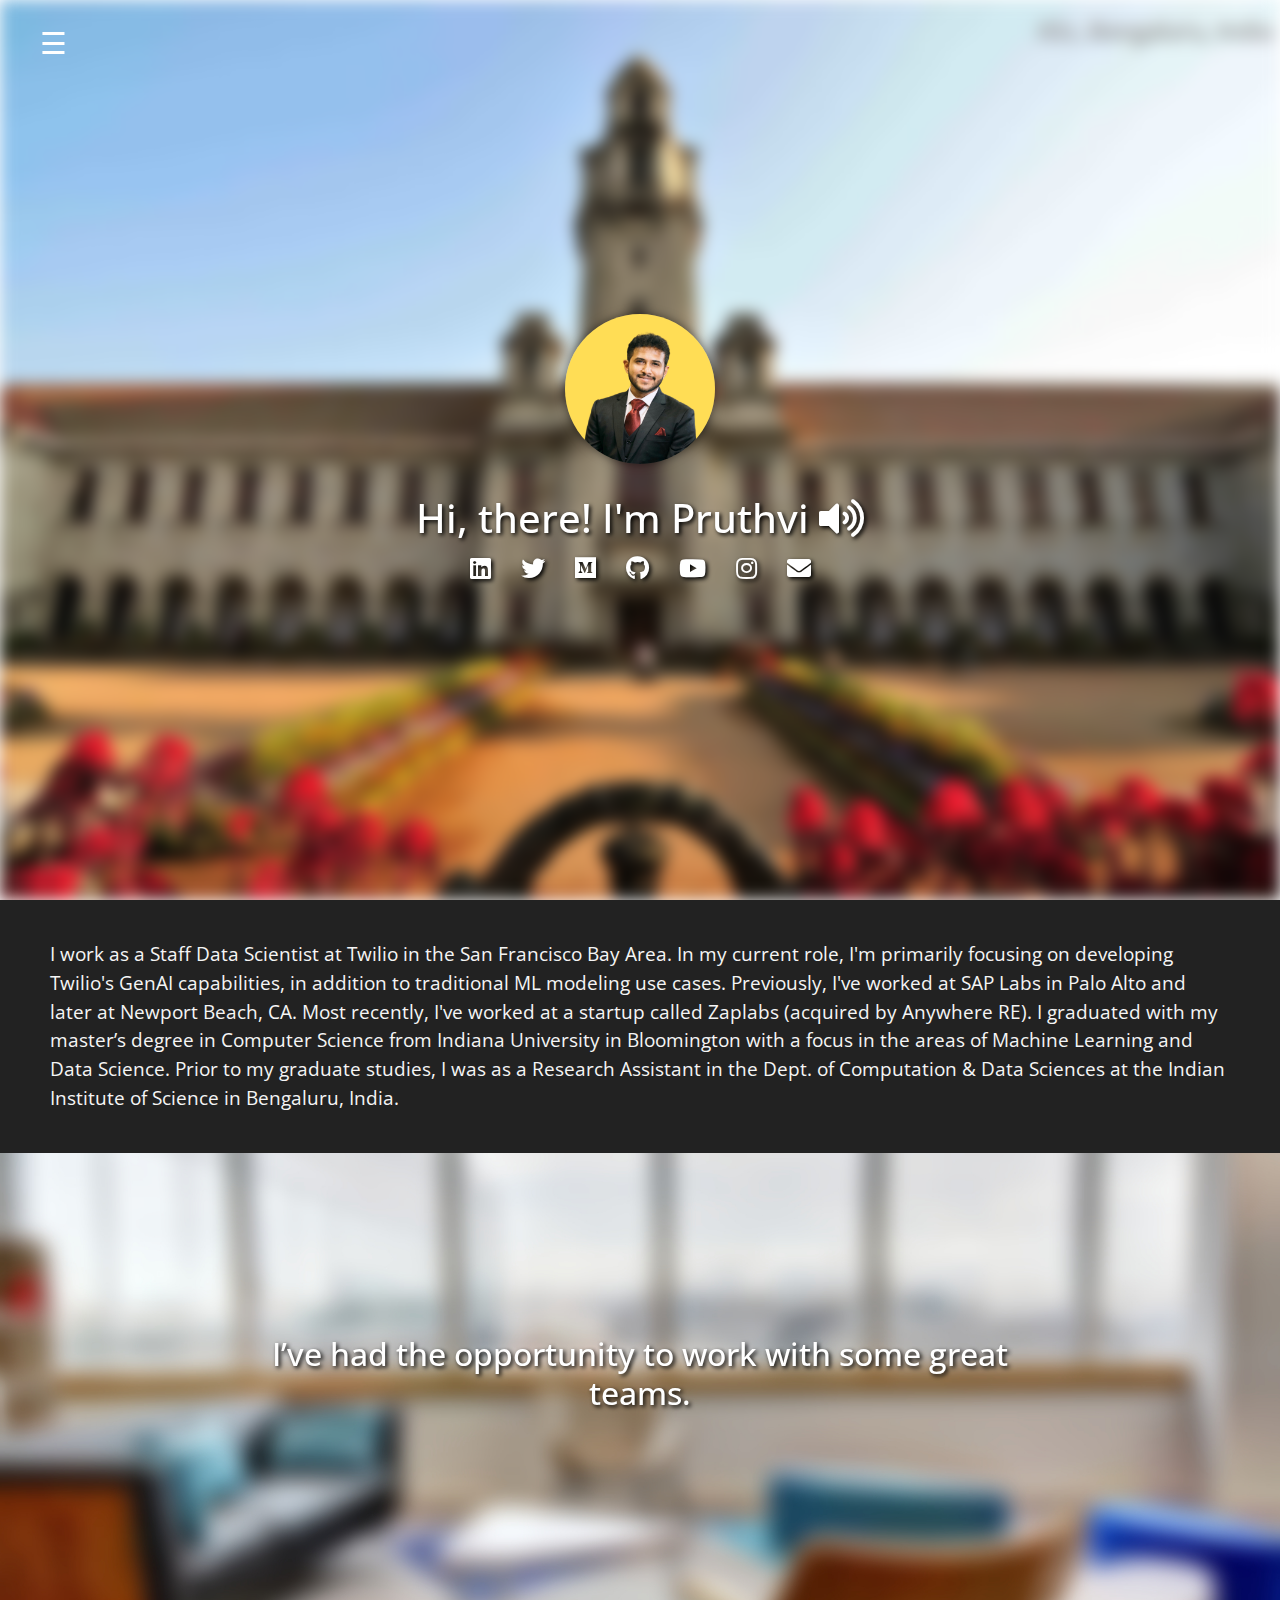
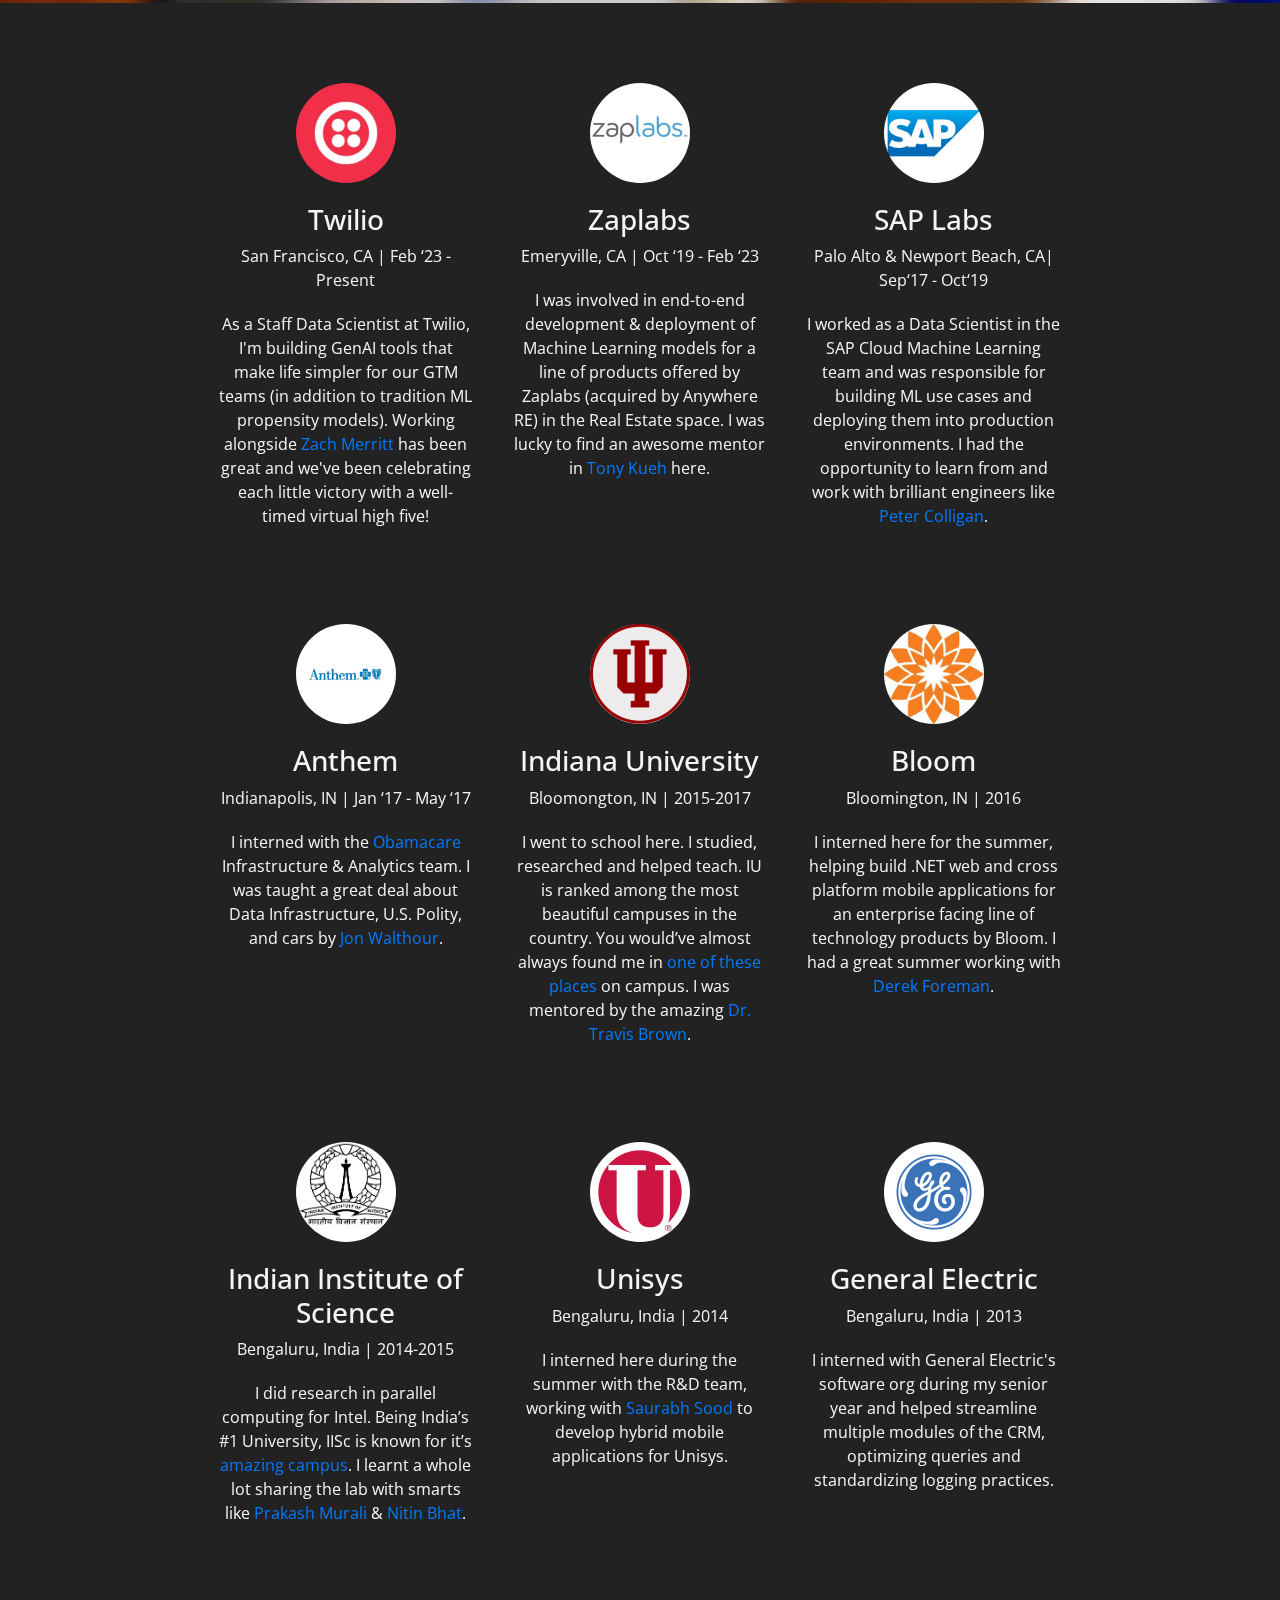
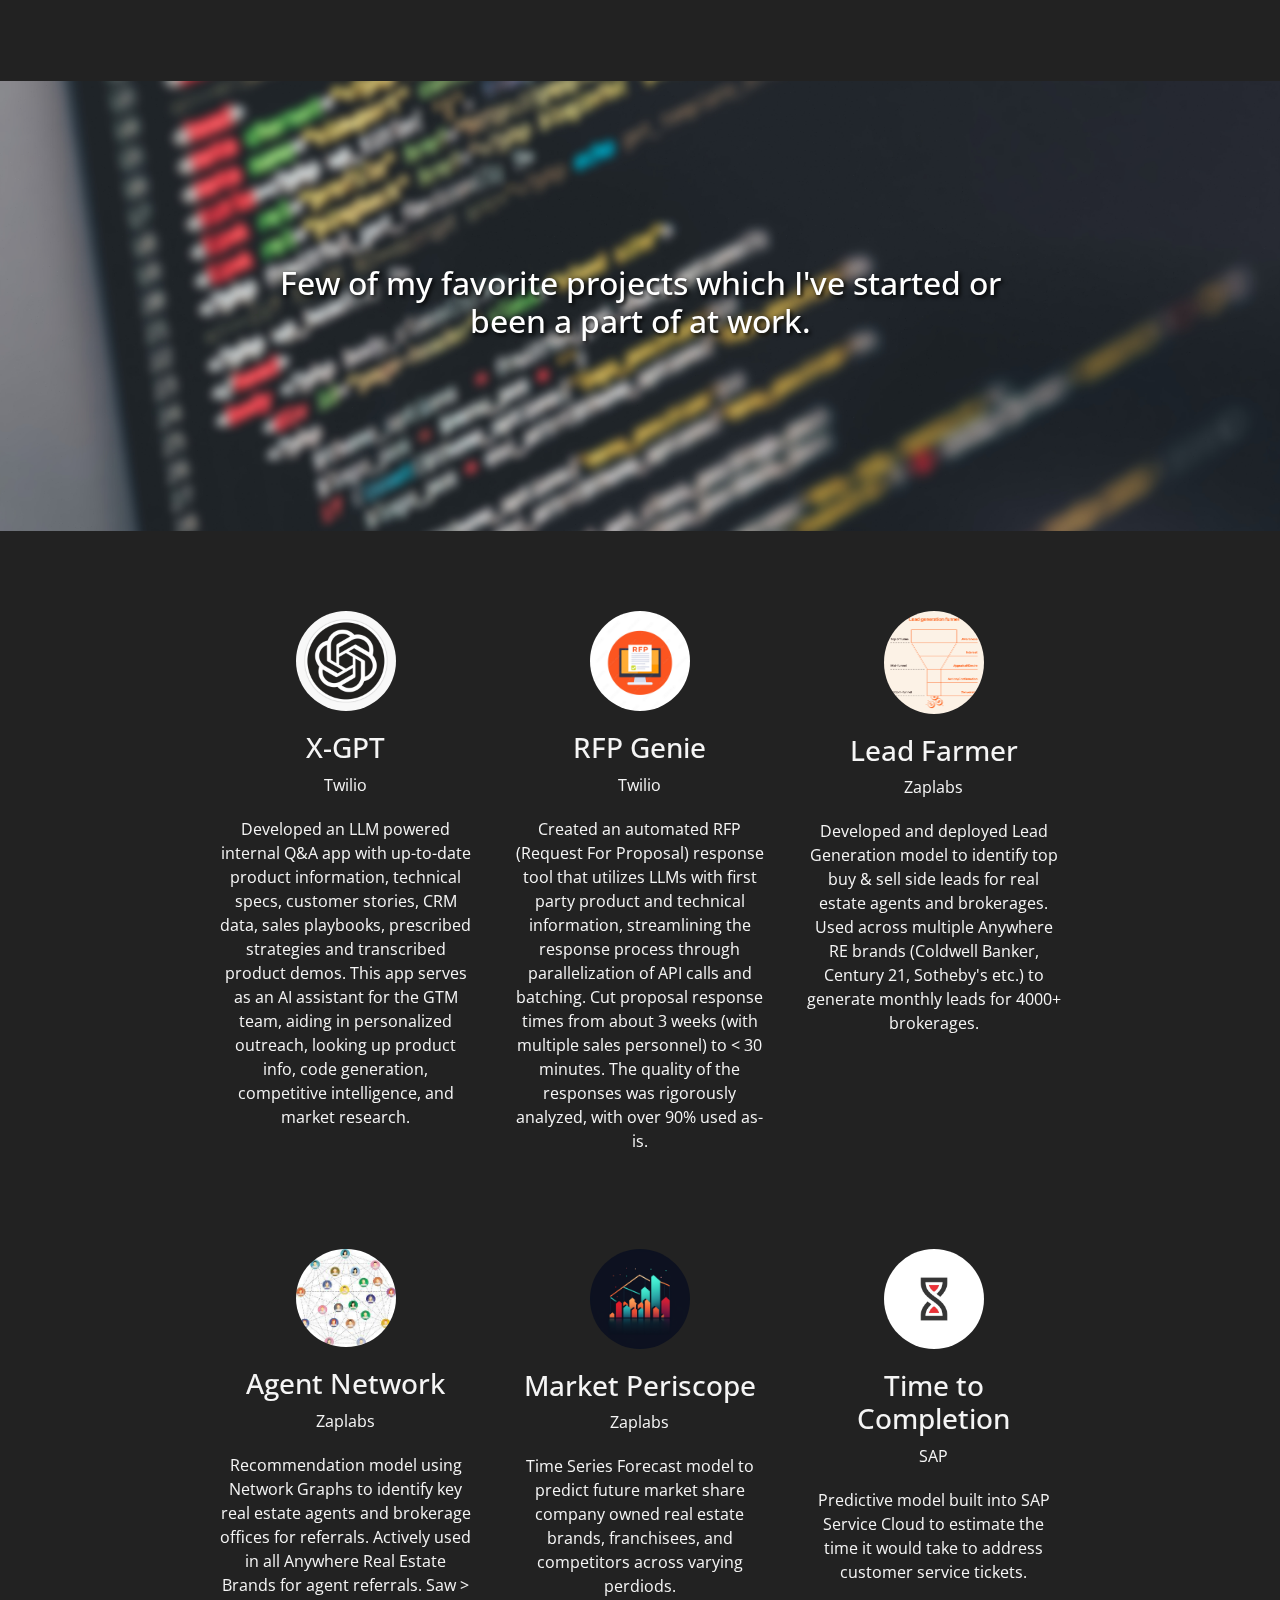
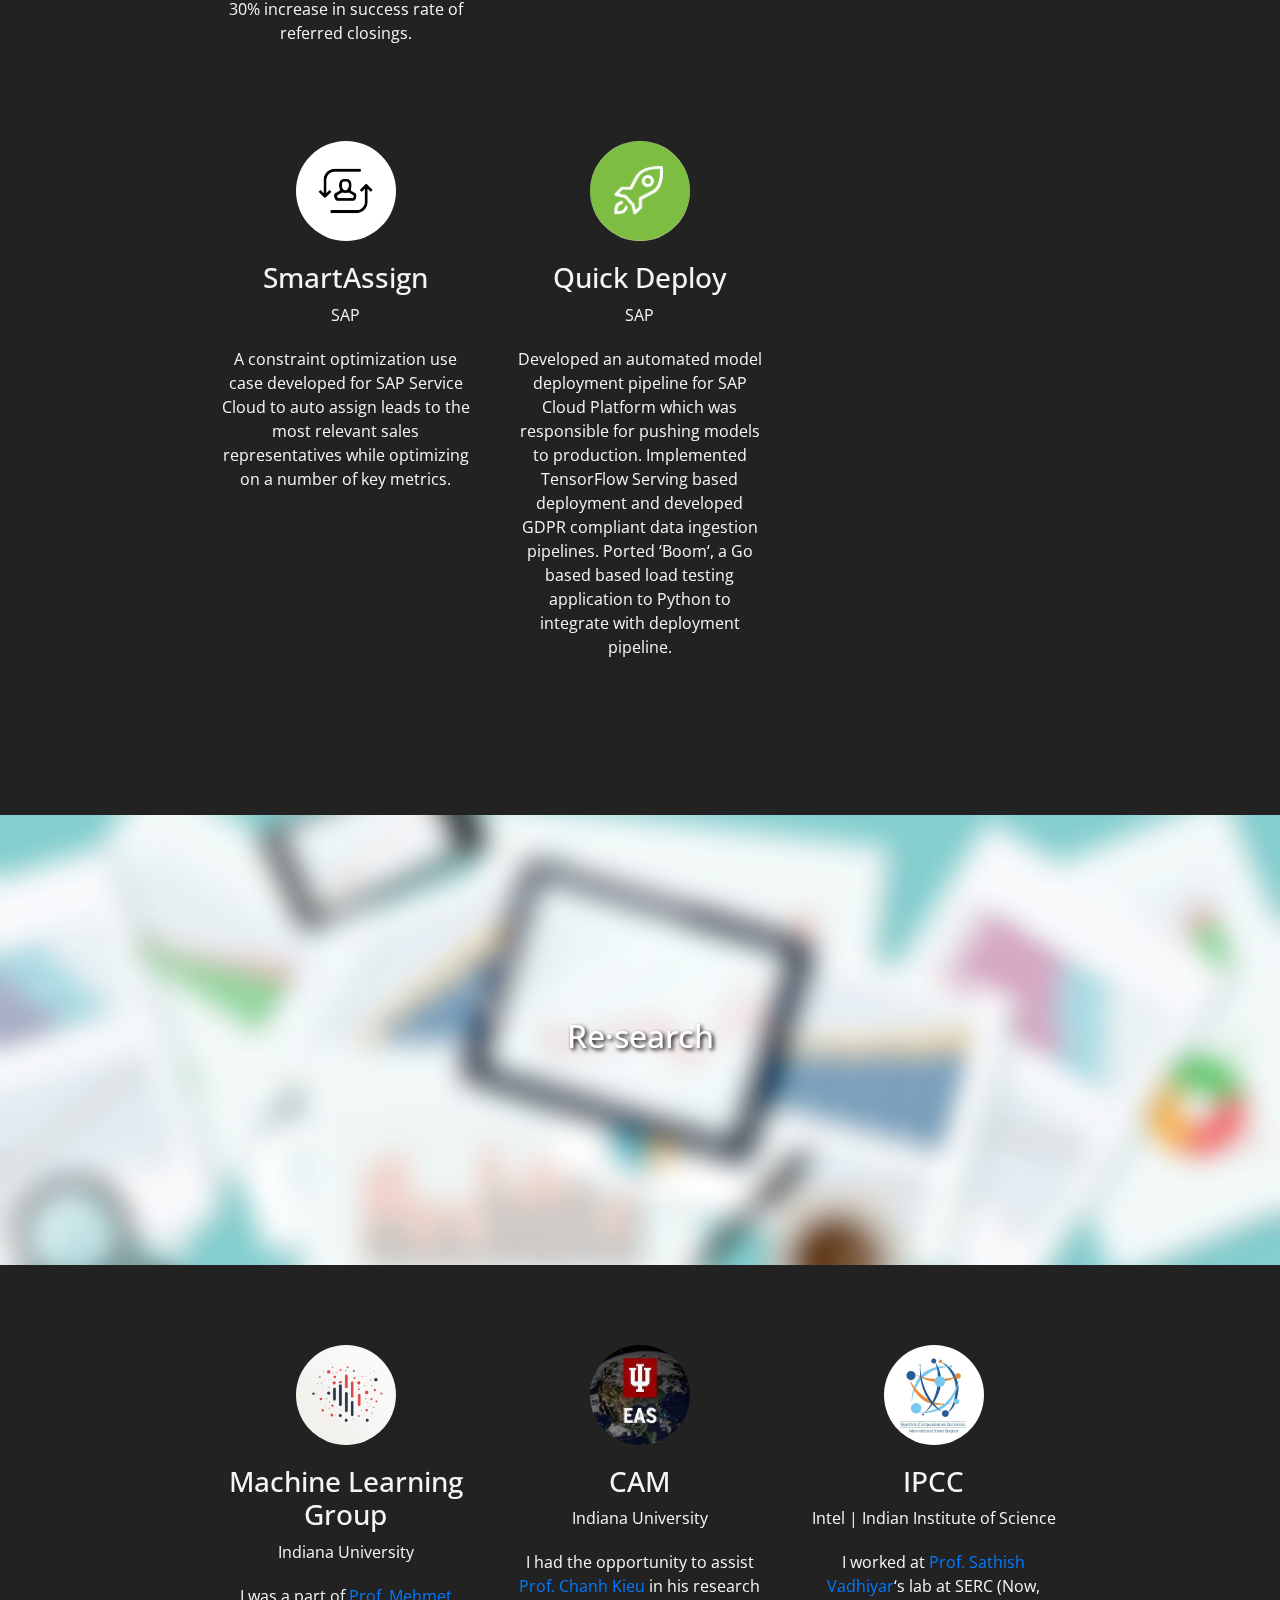
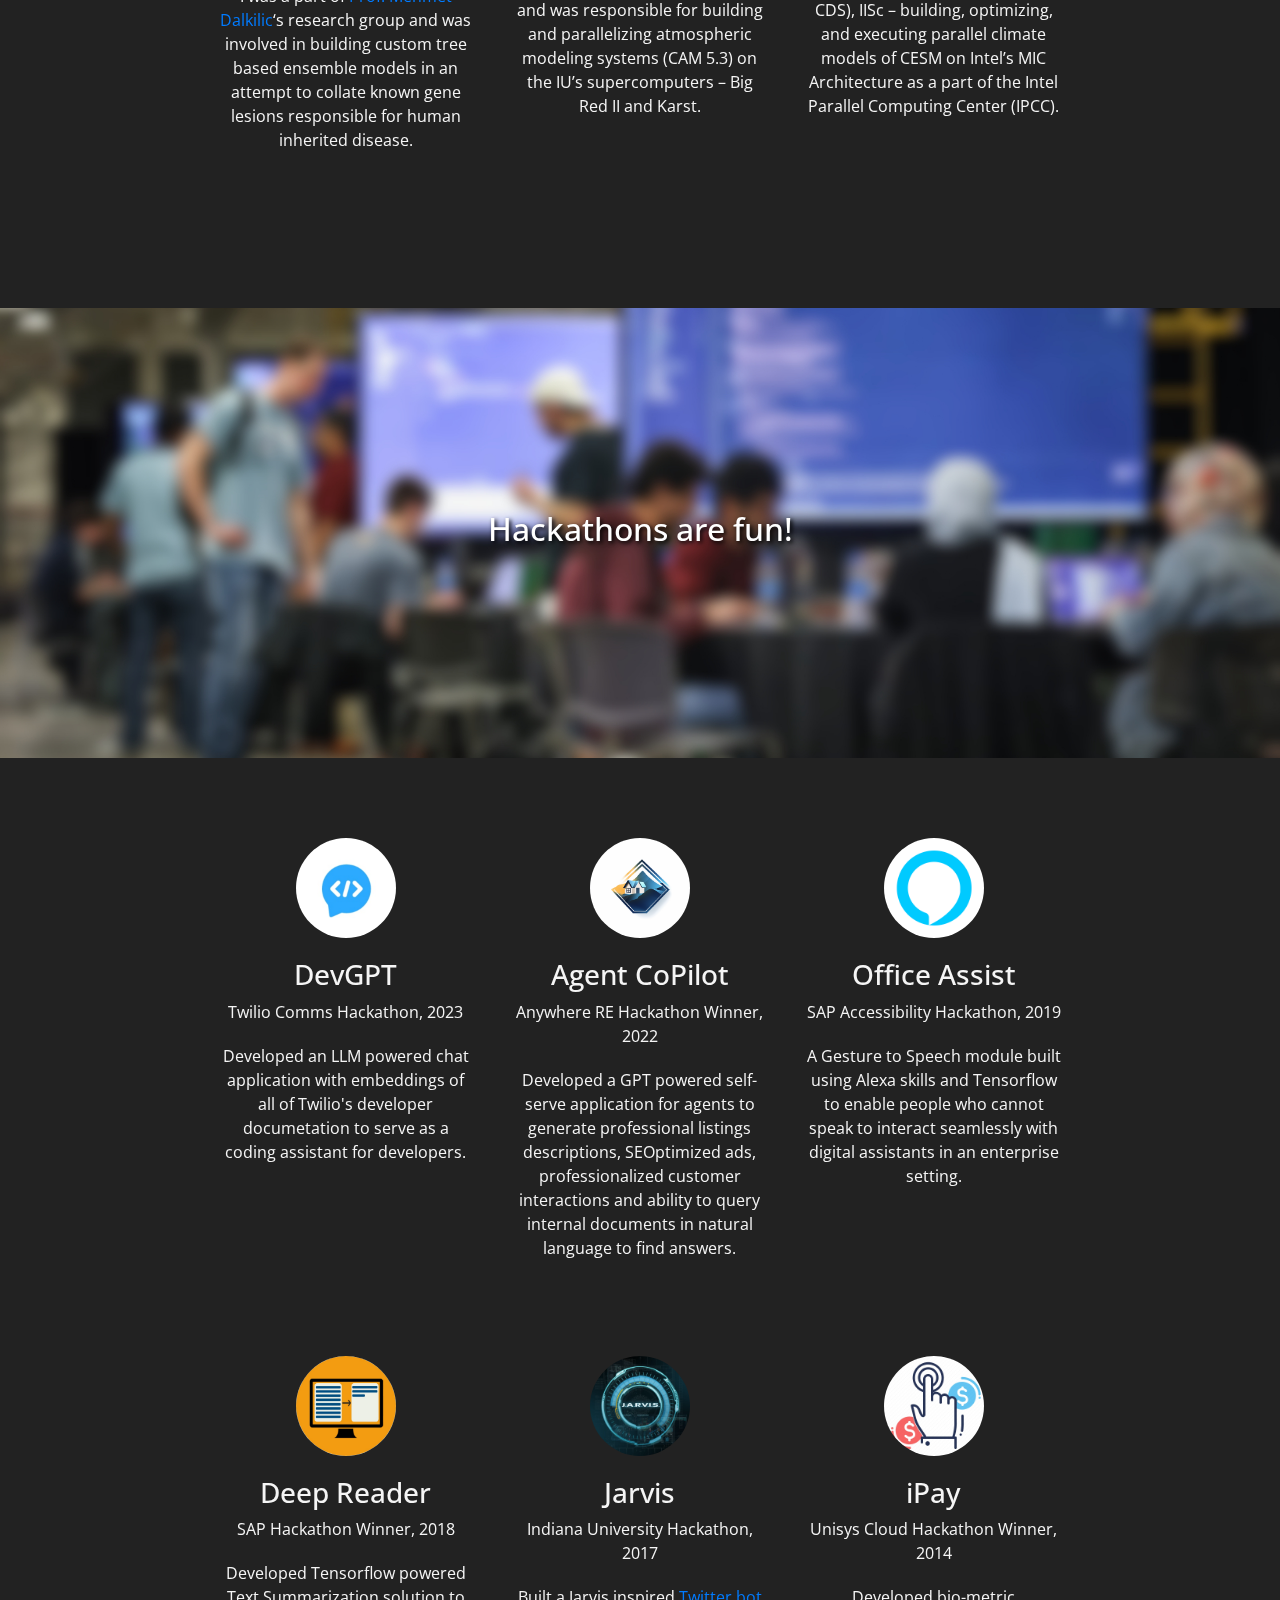
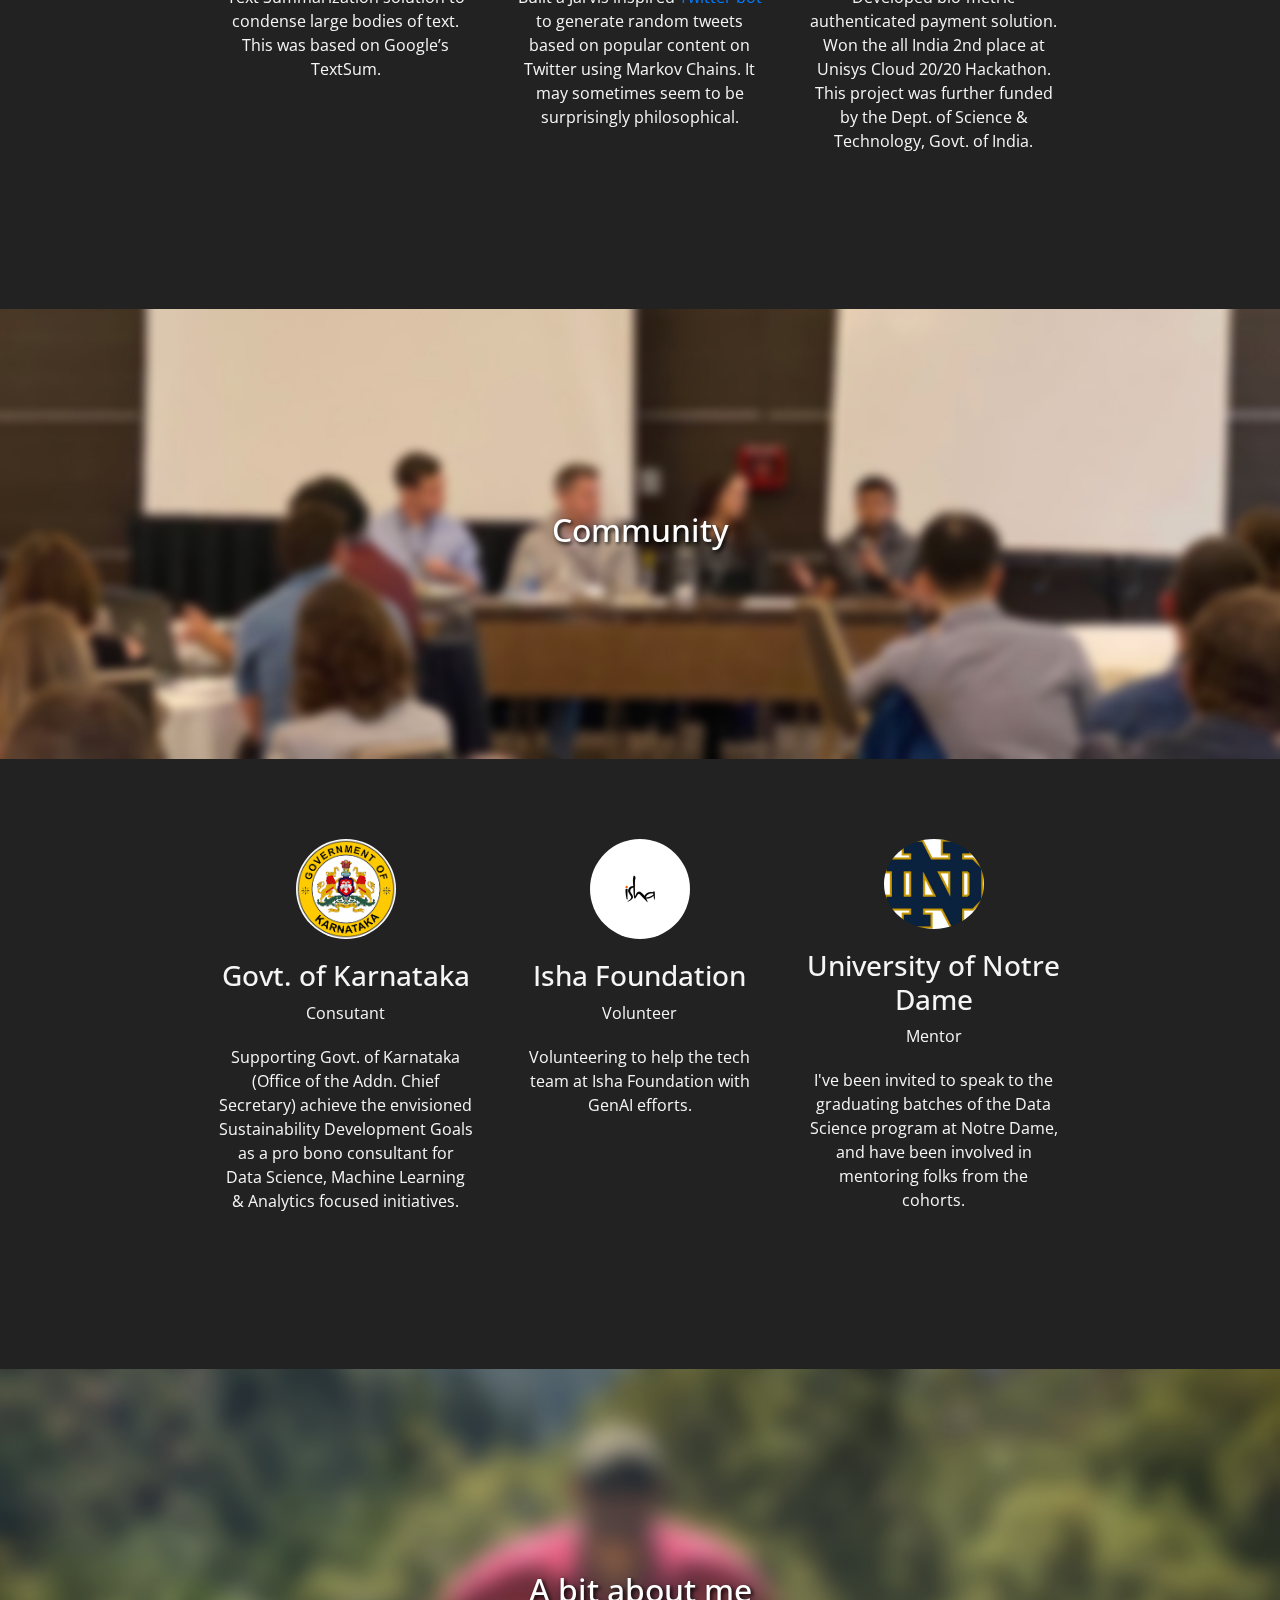
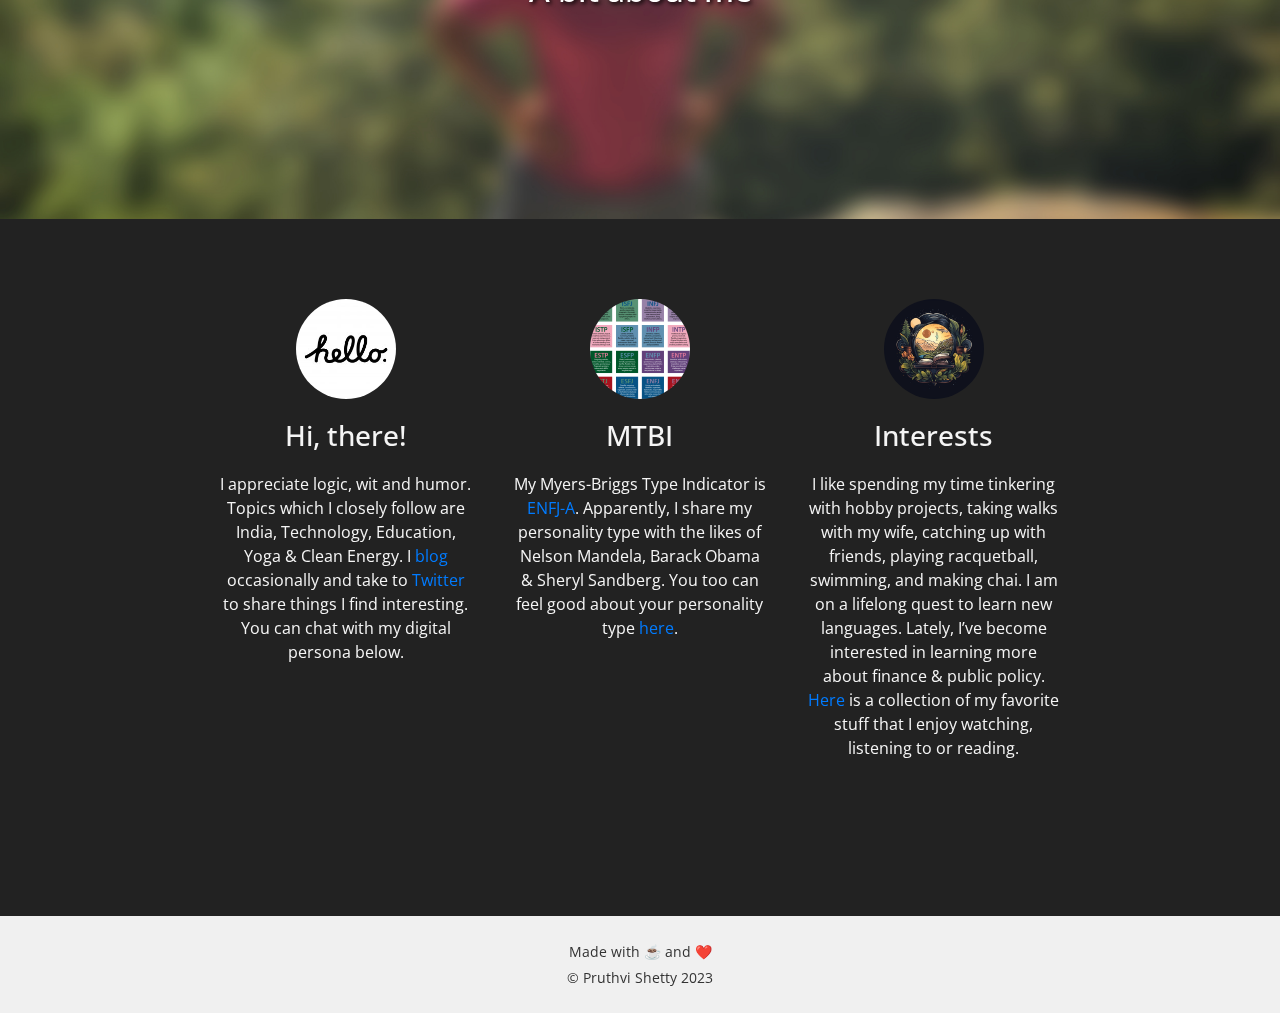
==== commit c0c42d7a: "Update index.html" ====
--- a/index.html
+++ b/index.html
@@ -360,7 +360,7 @@
     </div>
   </section>
 
-<section id="embed-iframe">
+<!-- <section id="embed-iframe">
   <div class="container">
      <iframe
      frameBorder = 0
@@ -369,7 +369,7 @@
   style="width:100% ; "
 ></iframe>
     </div>
-  </section>
+  </section> -->
 
 
 
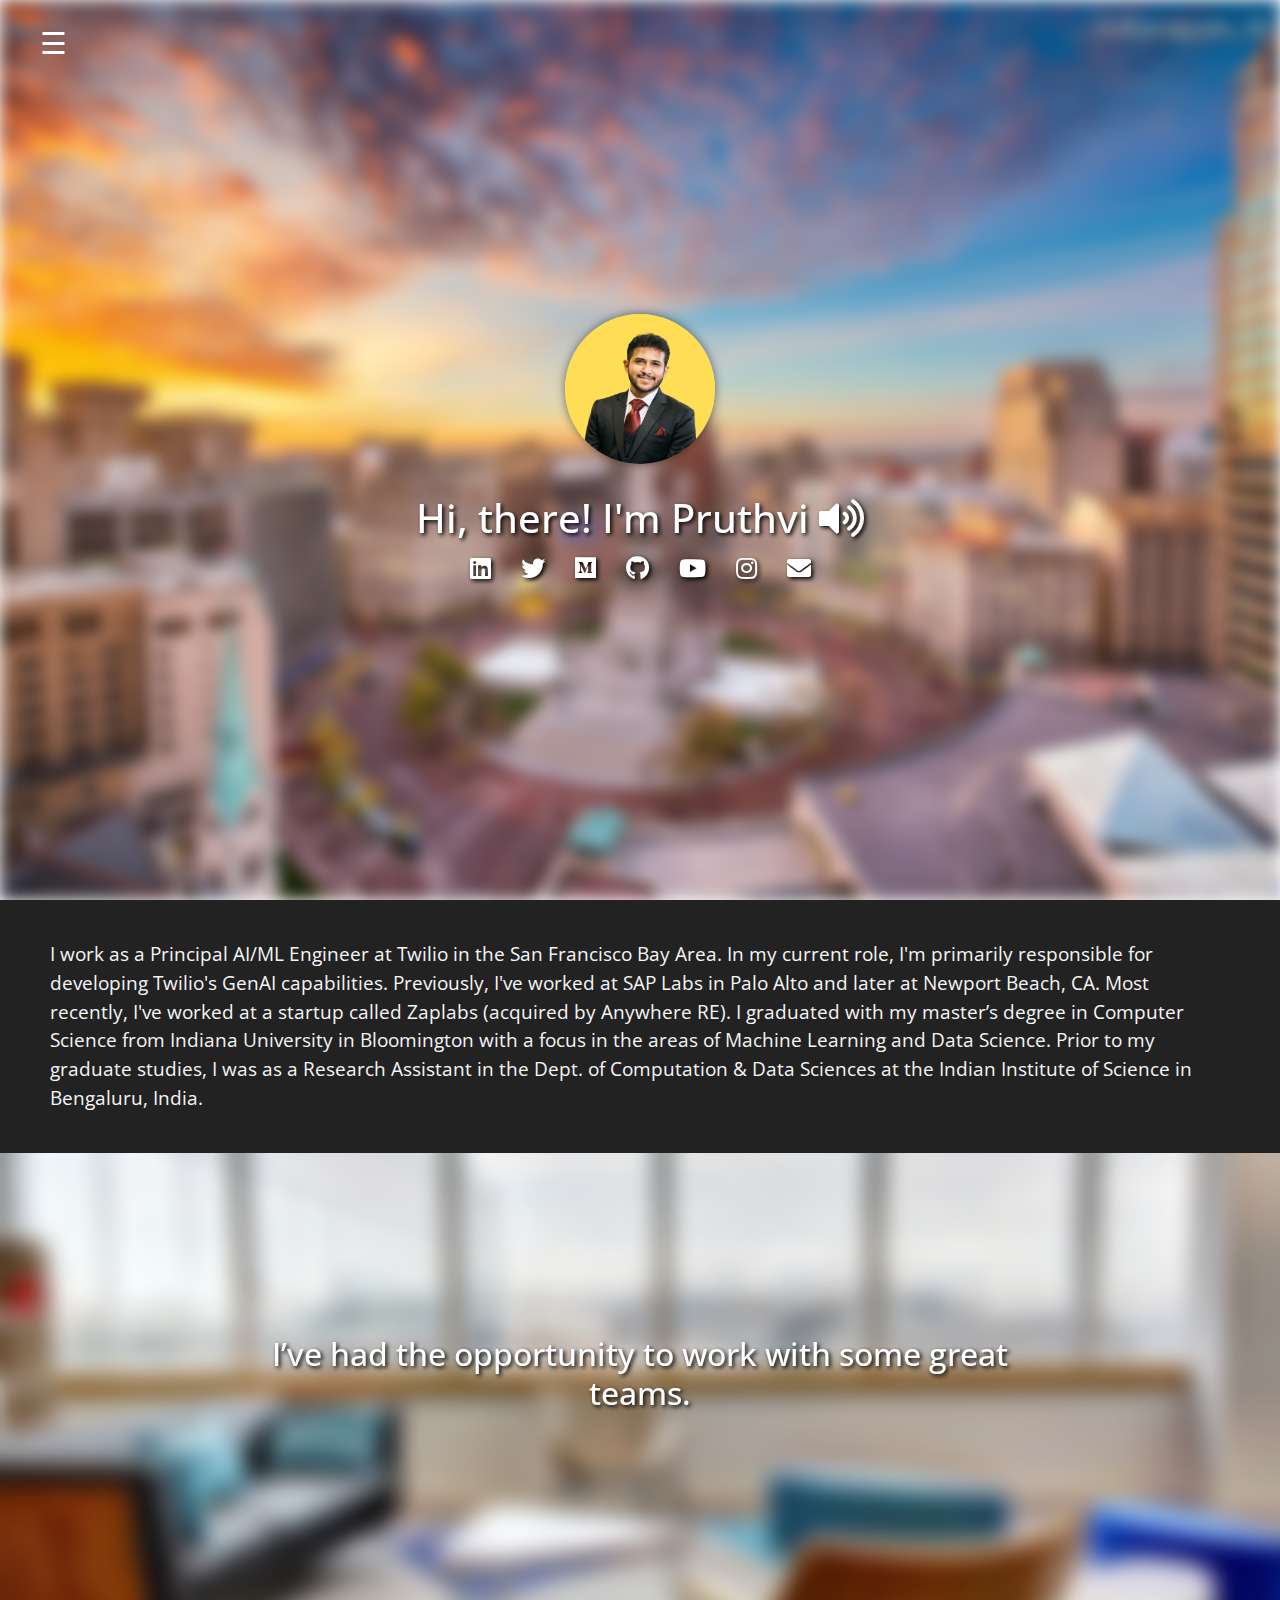
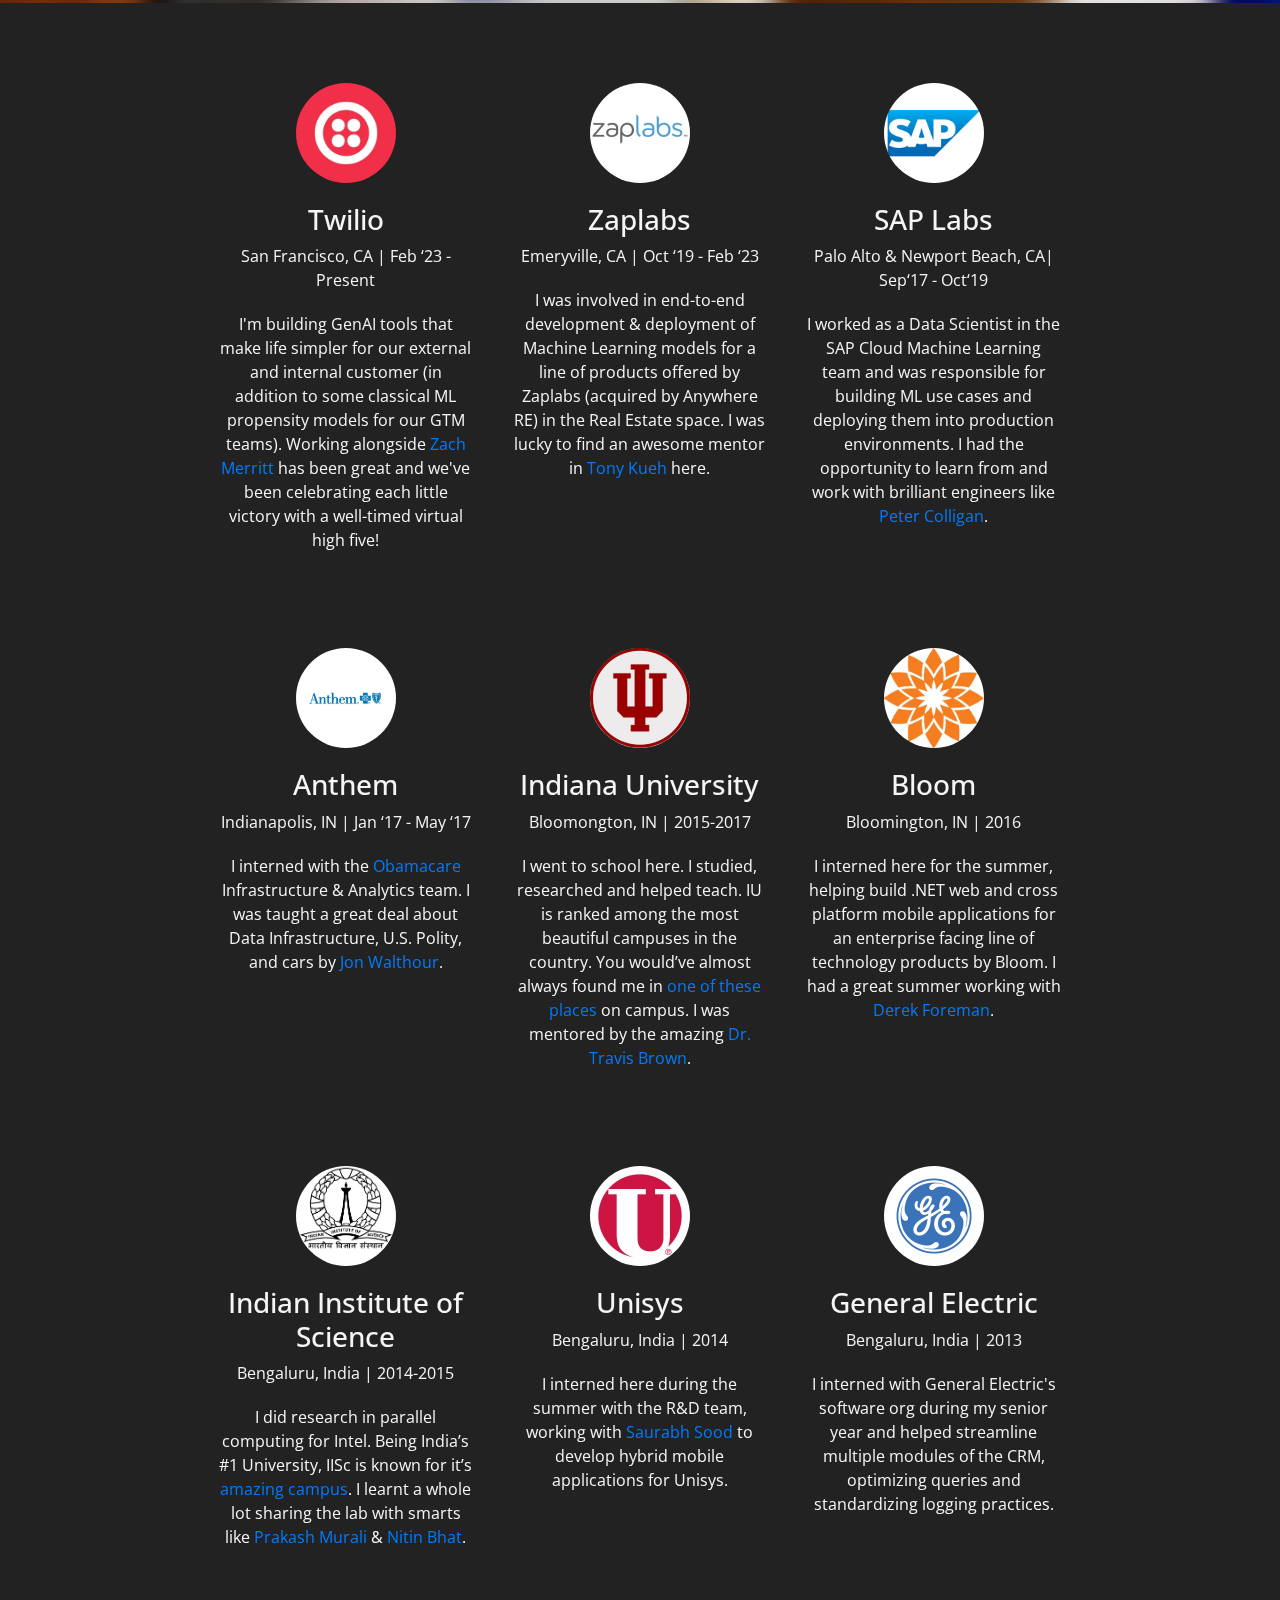
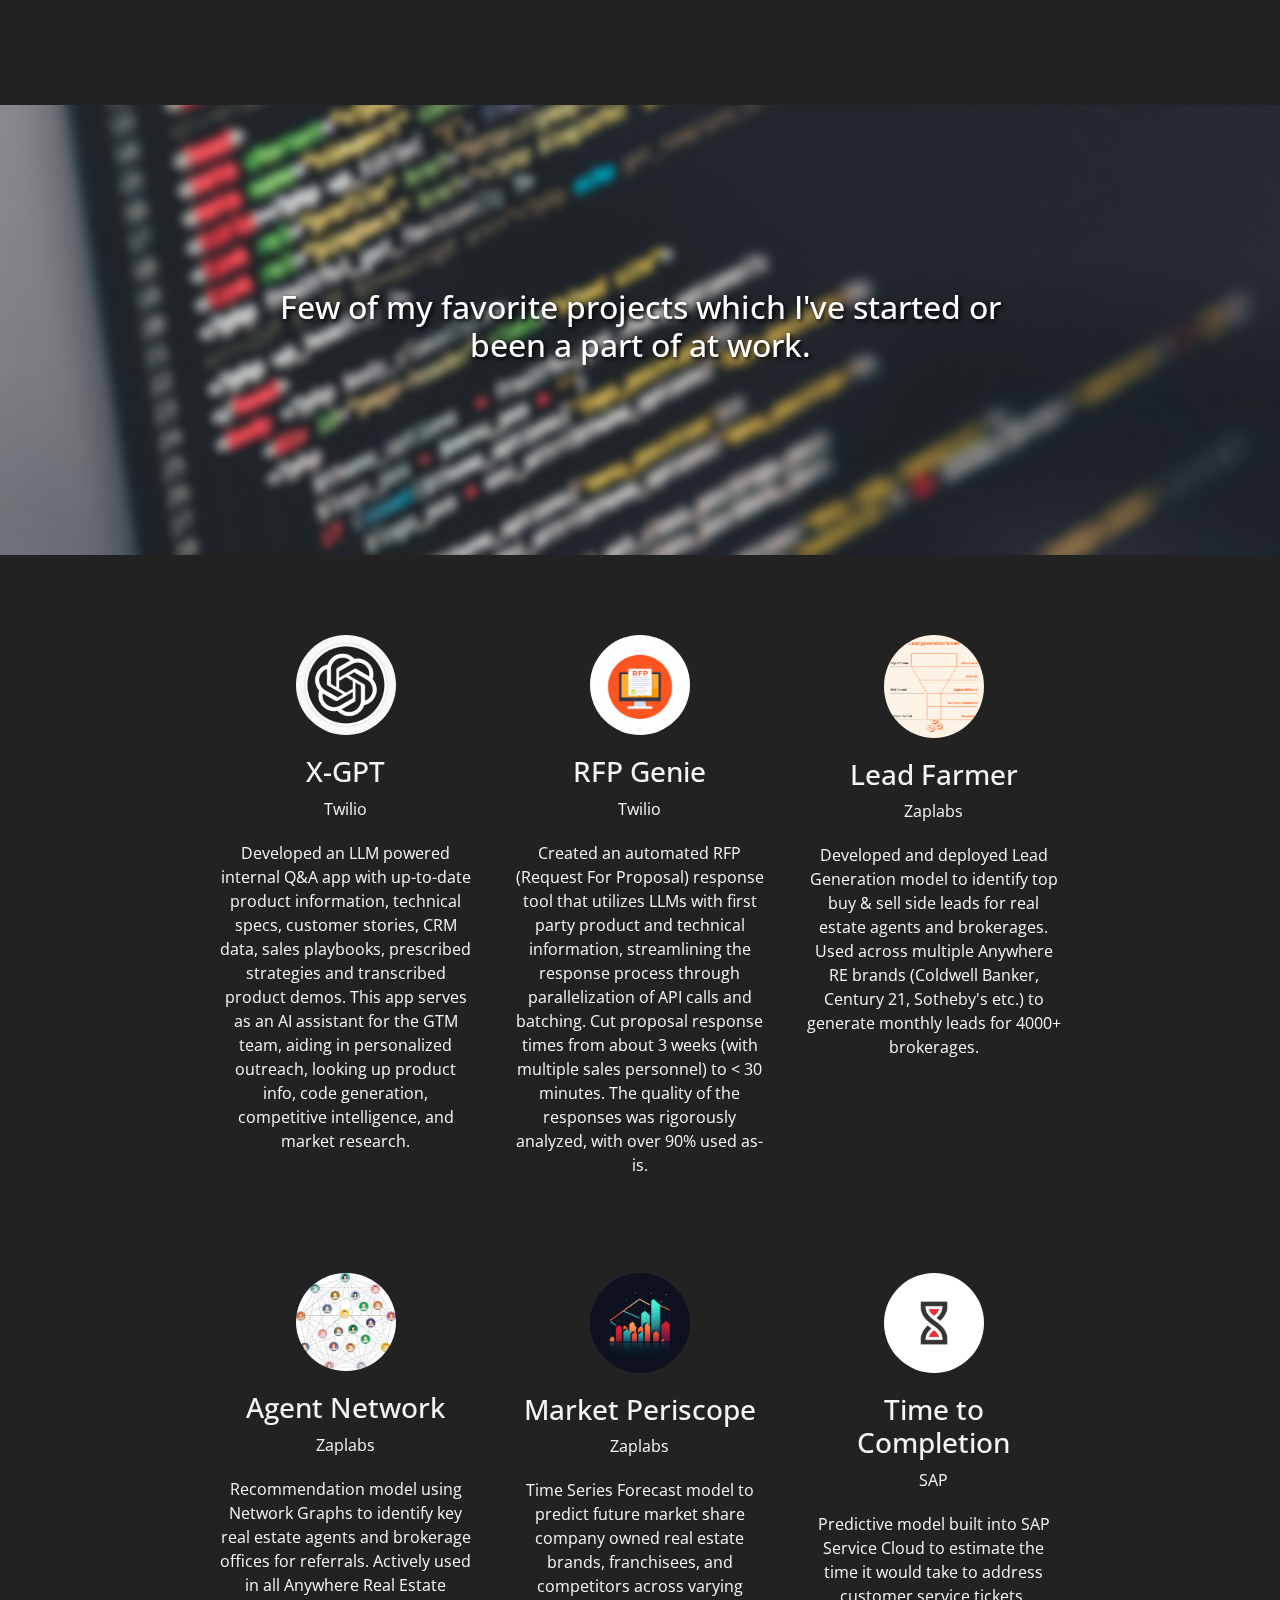
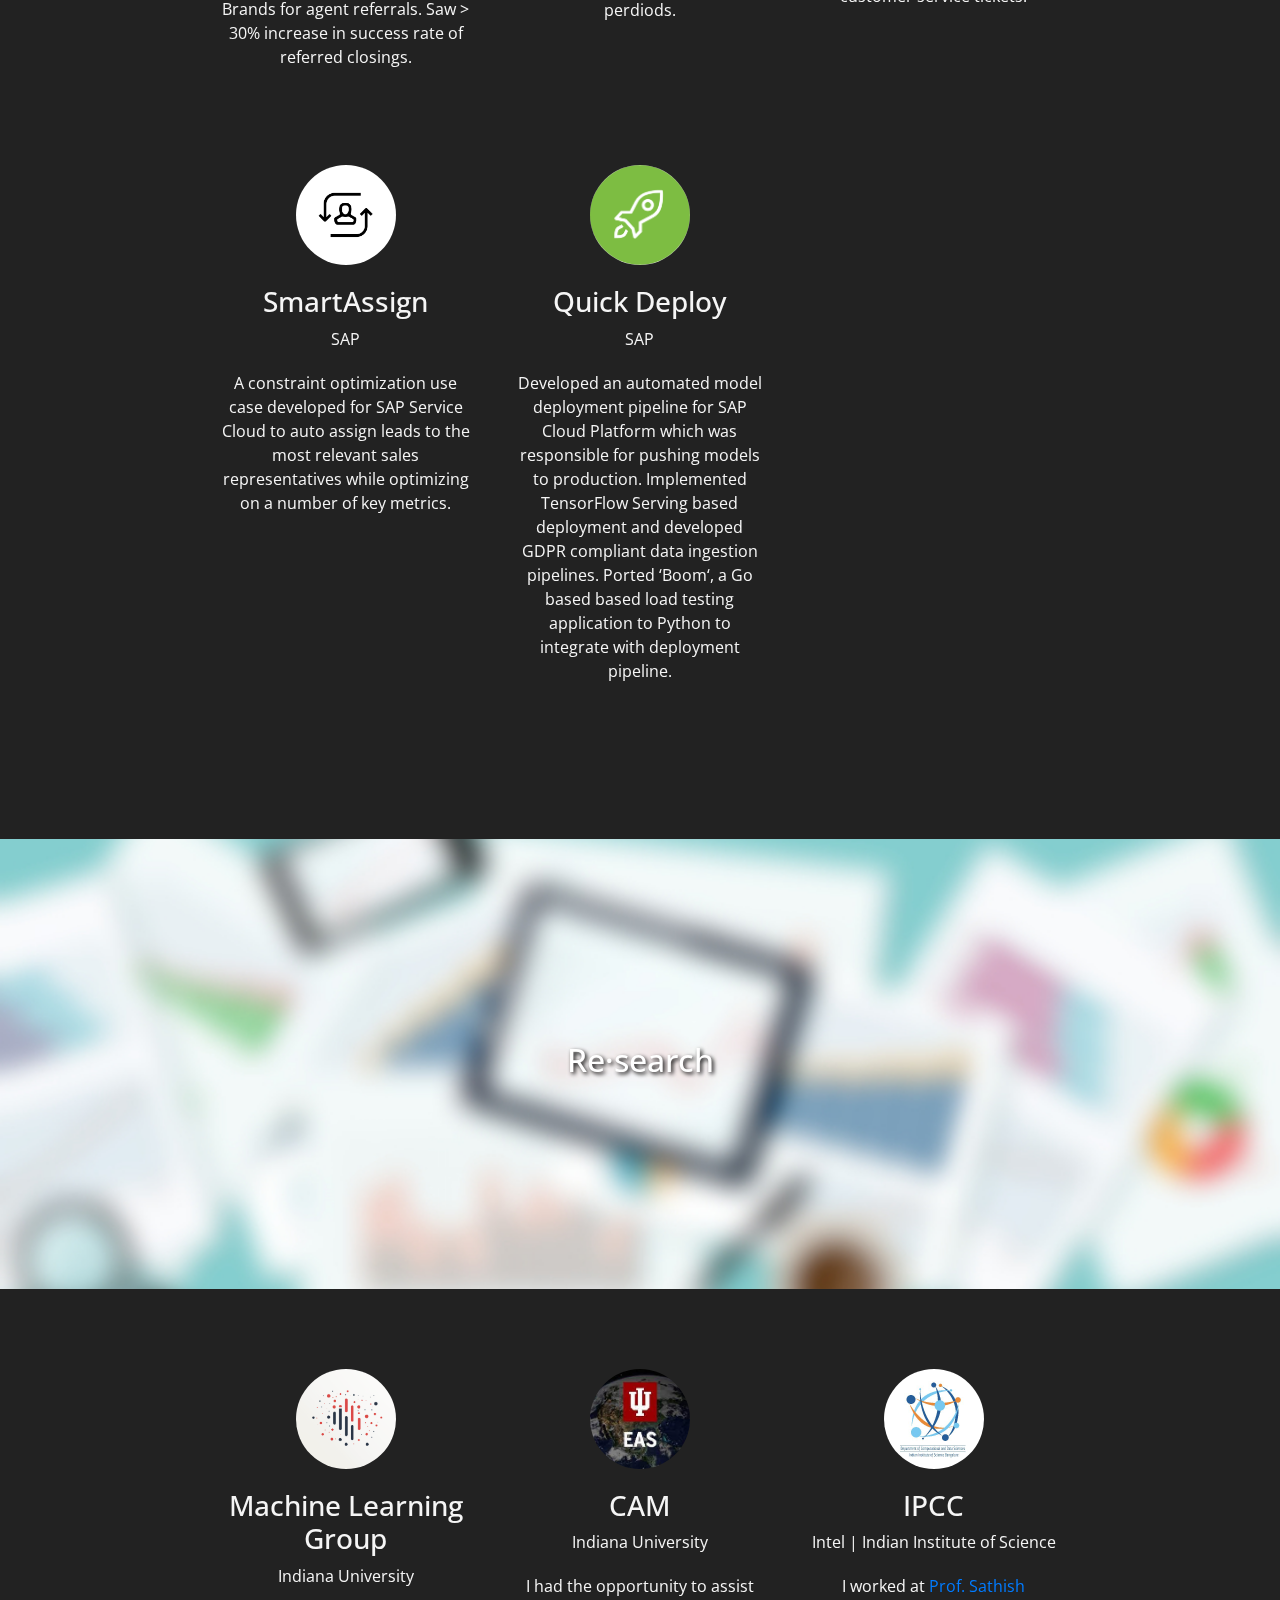
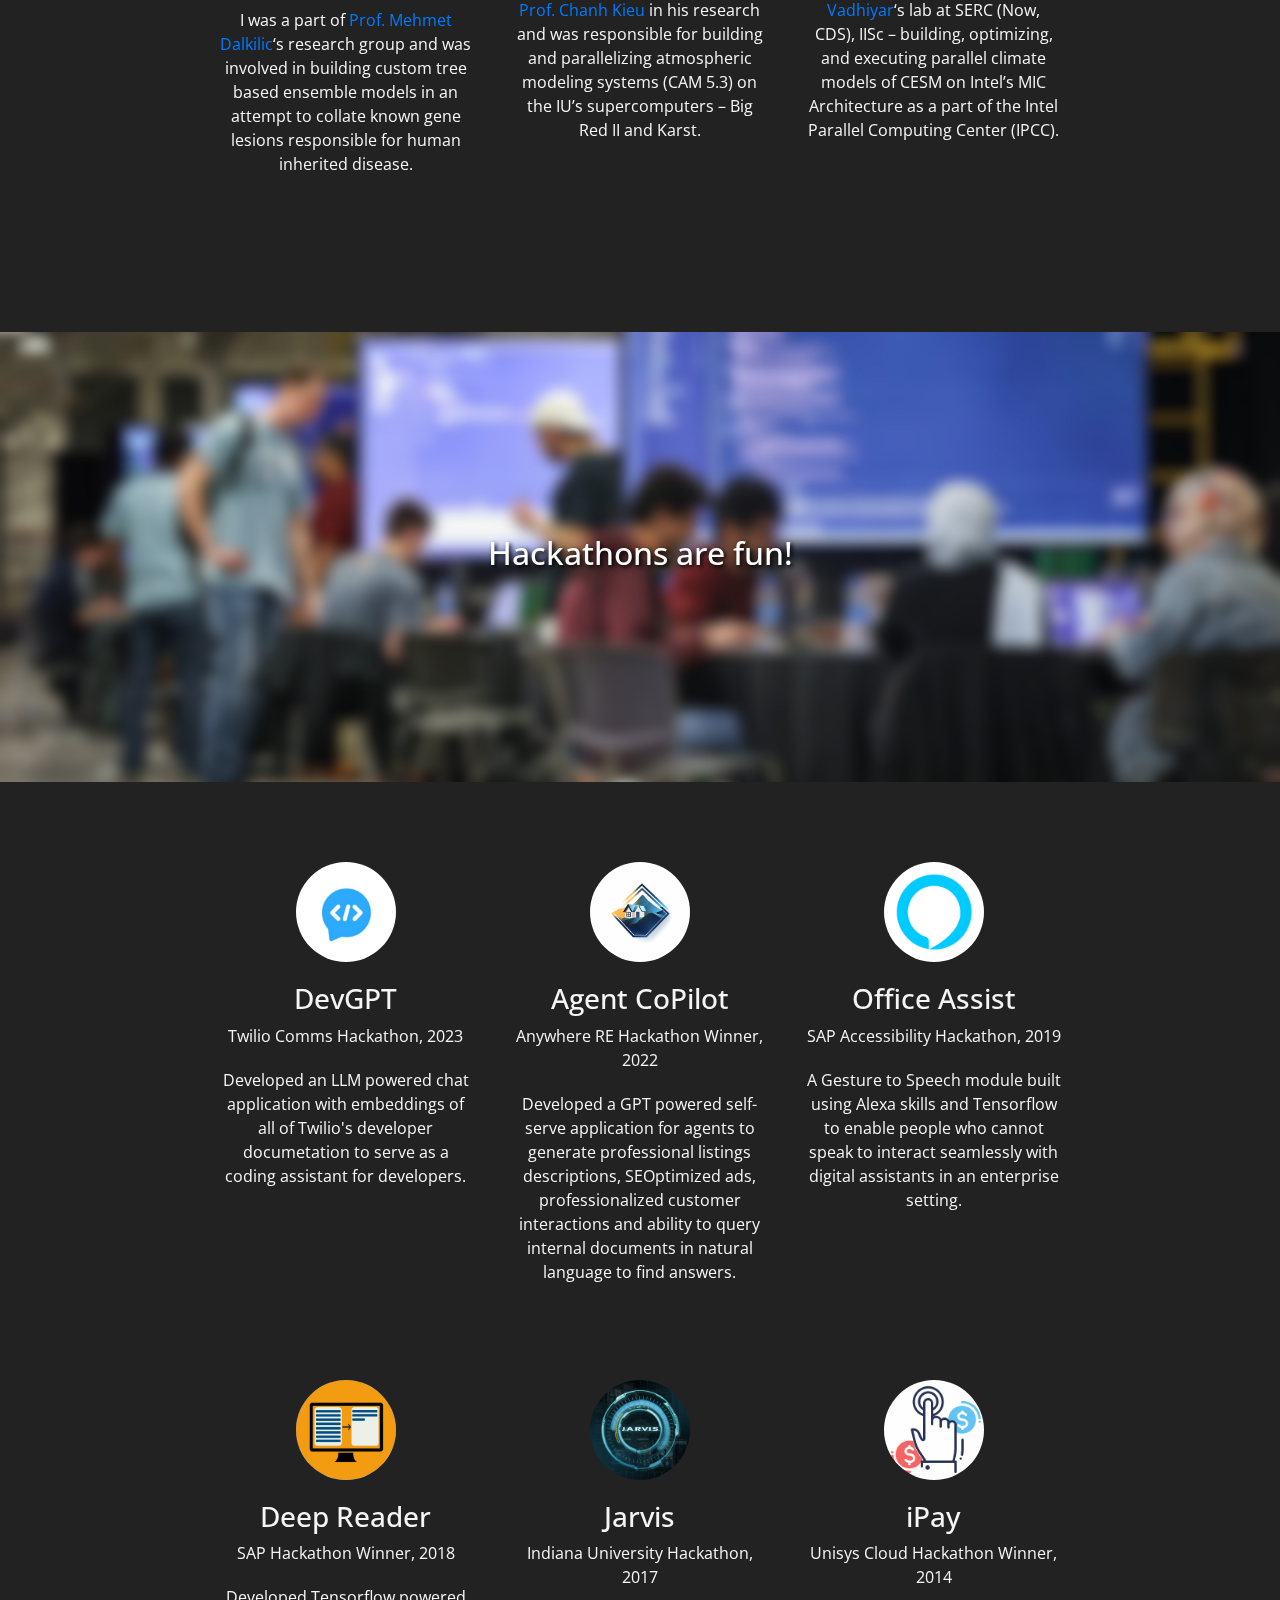
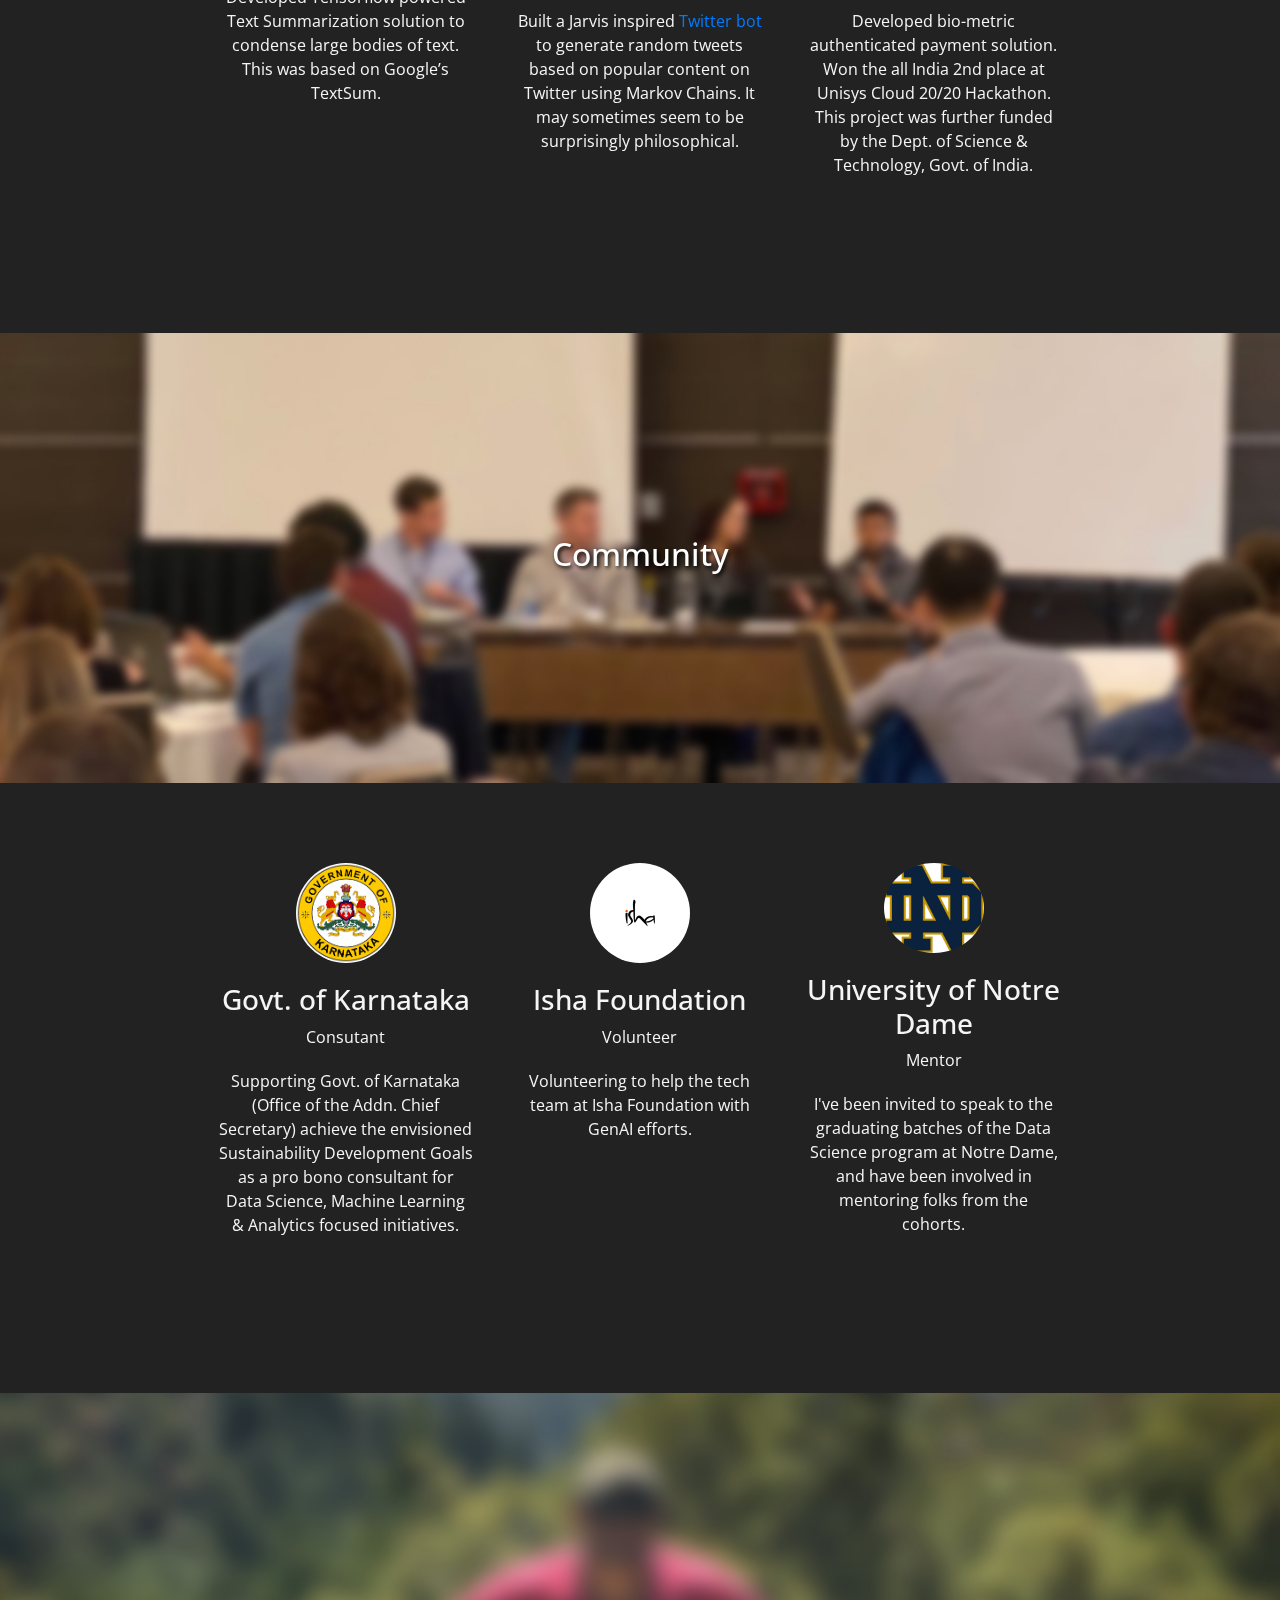
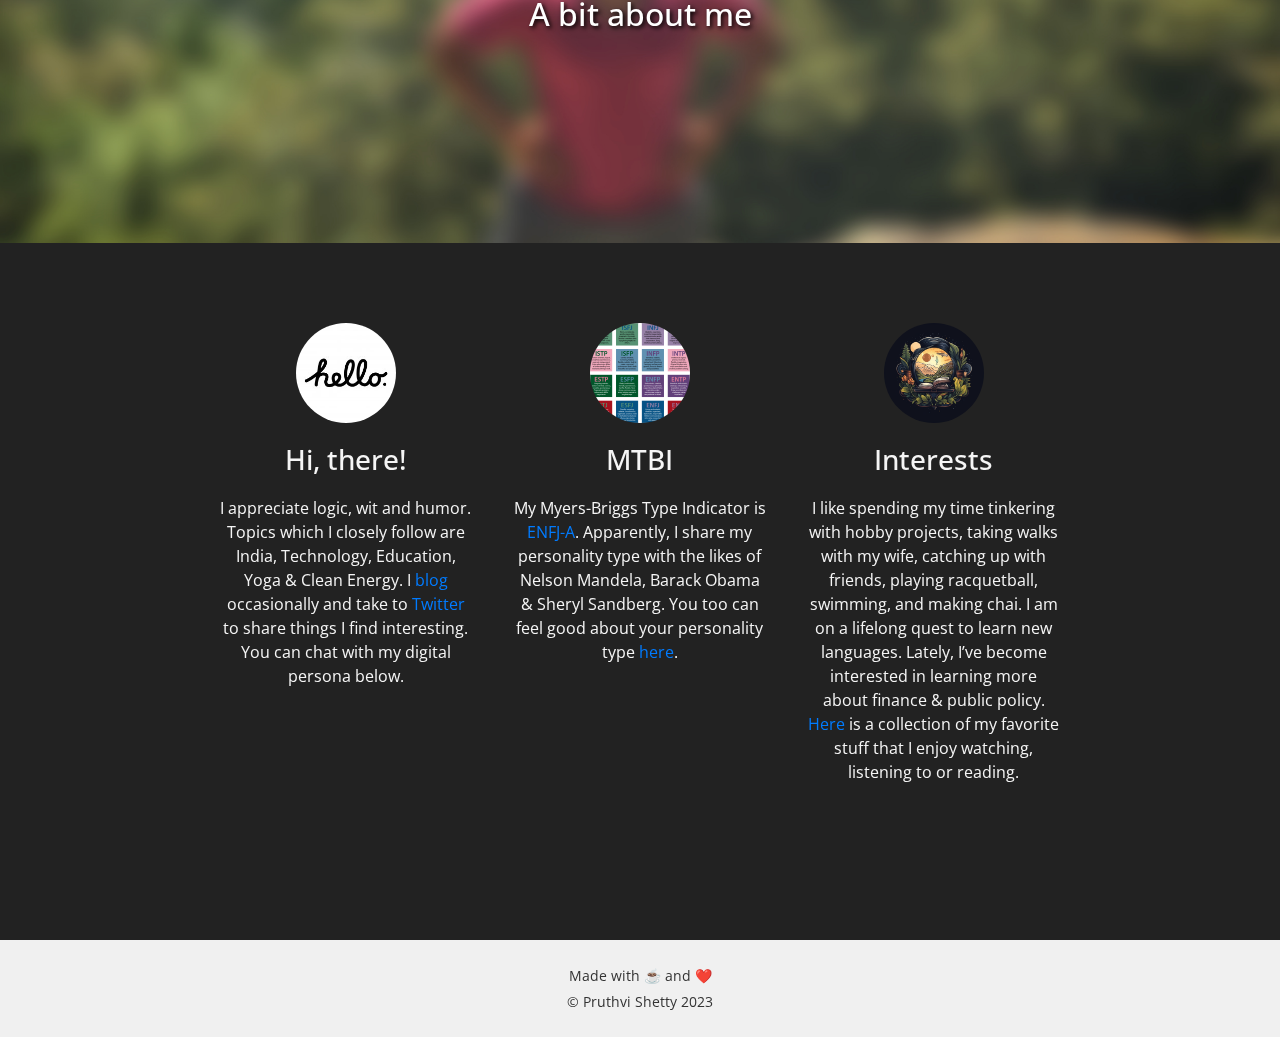
==== commit a6717a71: "Update index.html" ====
--- a/index.html
+++ b/index.html
@@ -65,7 +65,7 @@
   <section id="intro">
     <!-- Intro Text -->
     <div id="intro-text">
-      <p>I work as a Staff Data Scientist at Twilio in the San Francisco Bay Area. In my current role, I'm primarily focusing on developing Twilio's GenAI capabilities, in addition to traditional ML modeling use cases. Previously, I've worked at SAP Labs in Palo Alto and later at Newport Beach, CA. Most recently, I've worked at a startup called Zaplabs (acquired by Anywhere RE). I graduated with my master’s degree in Computer Science from Indiana University in Bloomington with a focus in the areas of Machine Learning and Data Science. Prior to my graduate studies, I was as a Research Assistant in the Dept. of Computation & Data Sciences at the Indian Institute of Science in Bengaluru, India.</p>
+      <p>I work as a Principal AI/ML Engineer at Twilio in the San Francisco Bay Area. In my current role, I'm primarily responsible for developing Twilio's GenAI capabilities. Previously, I've worked at SAP Labs in Palo Alto and later at Newport Beach, CA. Most recently, I've worked at a startup called Zaplabs (acquired by Anywhere RE). I graduated with my master’s degree in Computer Science from Indiana University in Bloomington with a focus in the areas of Machine Learning and Data Science. Prior to my graduate studies, I was as a Research Assistant in the Dept. of Computation & Data Sciences at the Indian Institute of Science in Bengaluru, India.</p>
     </div>
   </section>
 </div>
@@ -86,7 +86,7 @@
         <img src="assets/images/twilio.webp" class="company-logo" alt="Company Logo">
         <h3>Twilio</h3>
         <p class="location-time">San Francisco, CA | Feb ‘23 - Present</p>
-        <p>As a Staff Data Scientist at Twilio, I'm building GenAI tools that make life simpler for our GTM teams (in addition to tradition ML propensity models). Working alongside <a href="https://www.linkedin.com/in/zach-merritt-54904066/">Zach Merritt</a> has been great and we've been celebrating each little victory with a well-timed virtual high five!</p>
+        <p>I'm building GenAI tools that make life simpler for our external and internal customer (in addition to some classical ML propensity models for our GTM teams). Working alongside <a href="https://www.linkedin.com/in/zach-merritt-54904066/">Zach Merritt</a> has been great and we've been celebrating each little victory with a well-timed virtual high five!</p>
       </div>
       <div class="col-md-4">
         <img src="assets/images/zaplabs.jpeg" class="company-logo" alt="Company Logo">
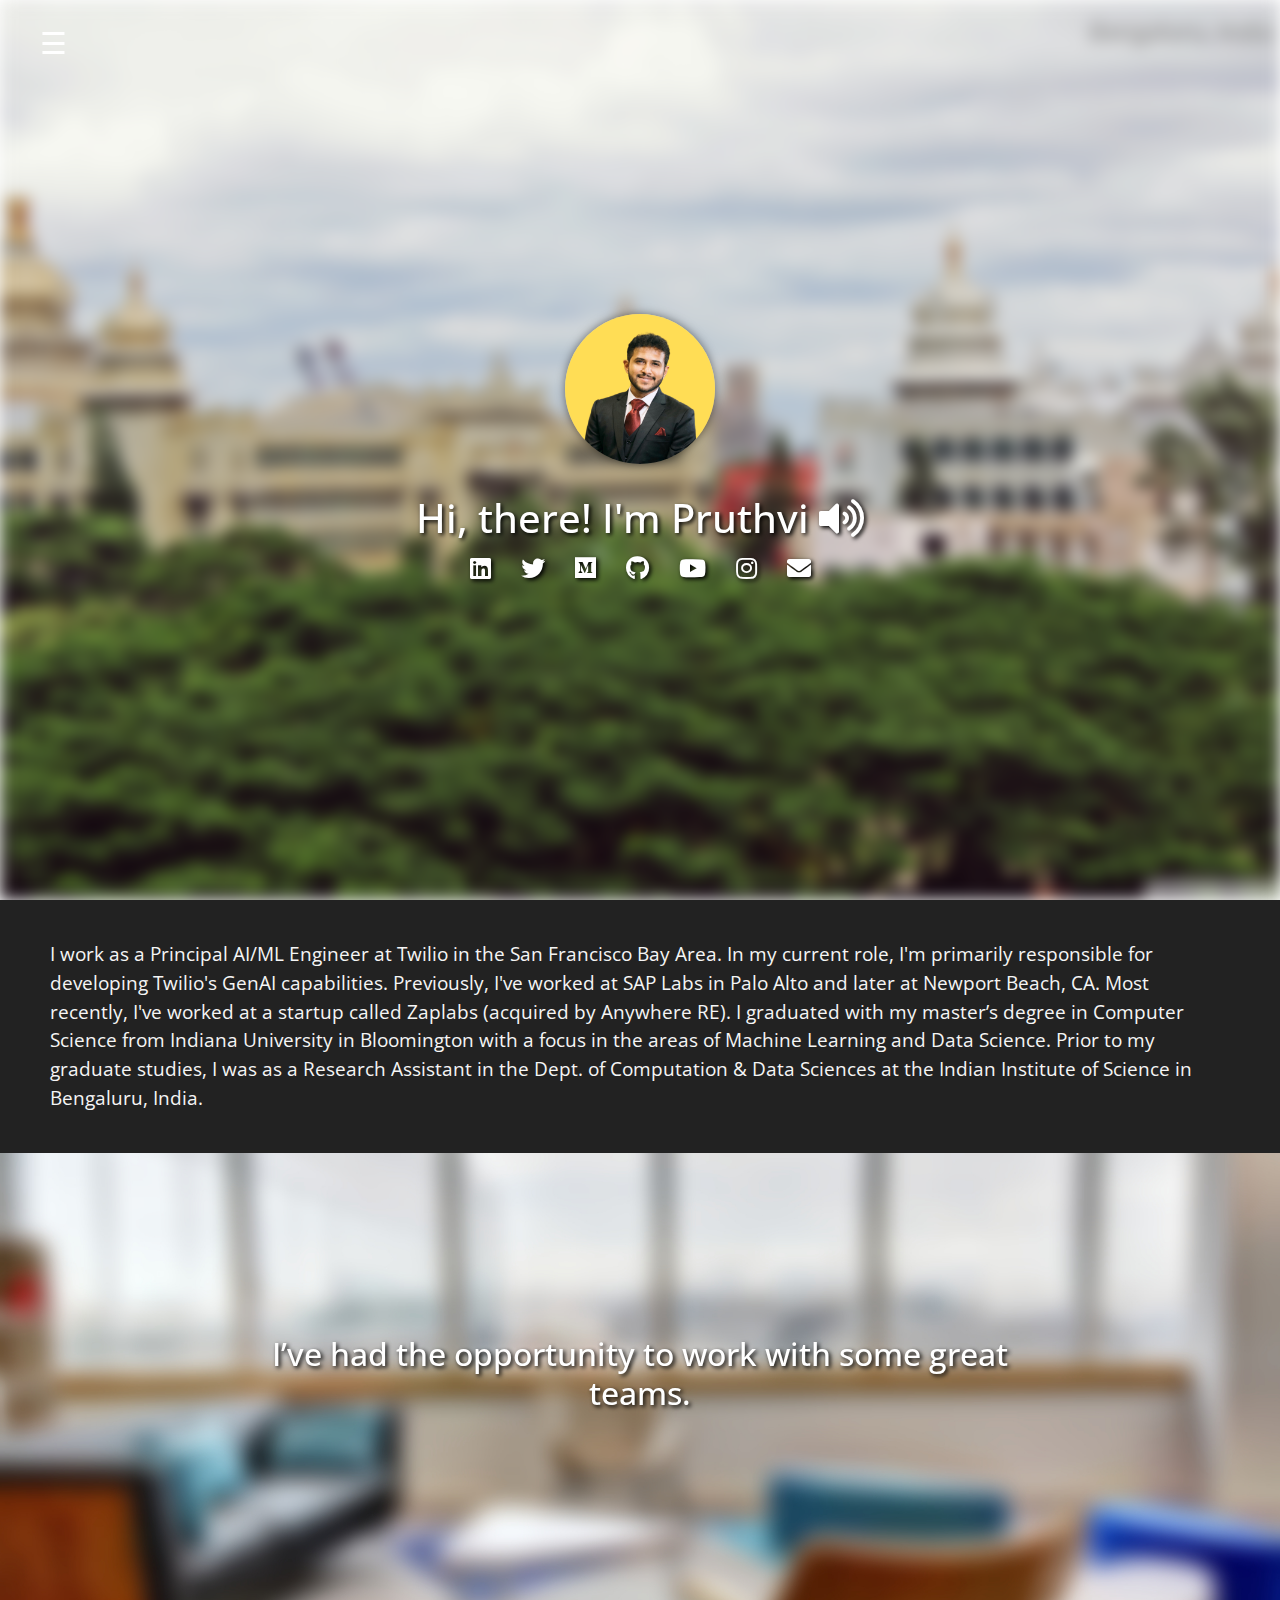
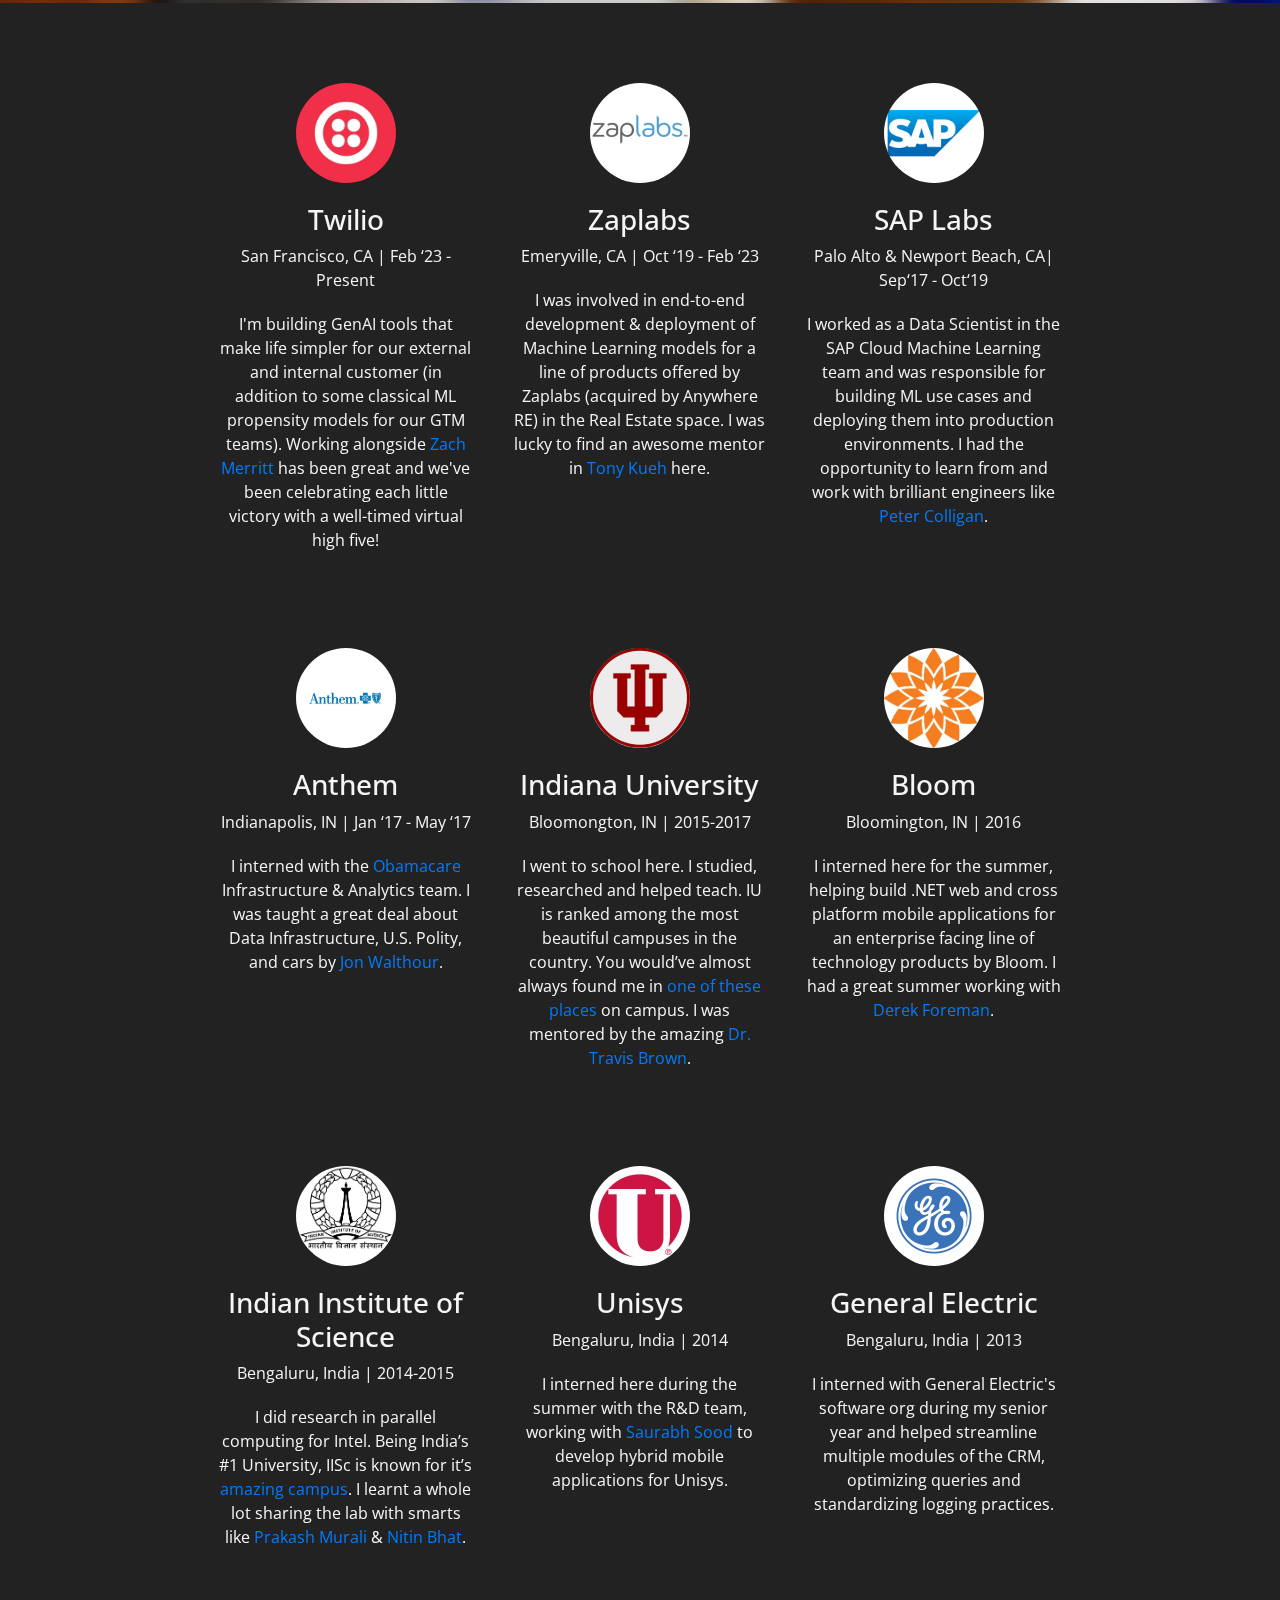
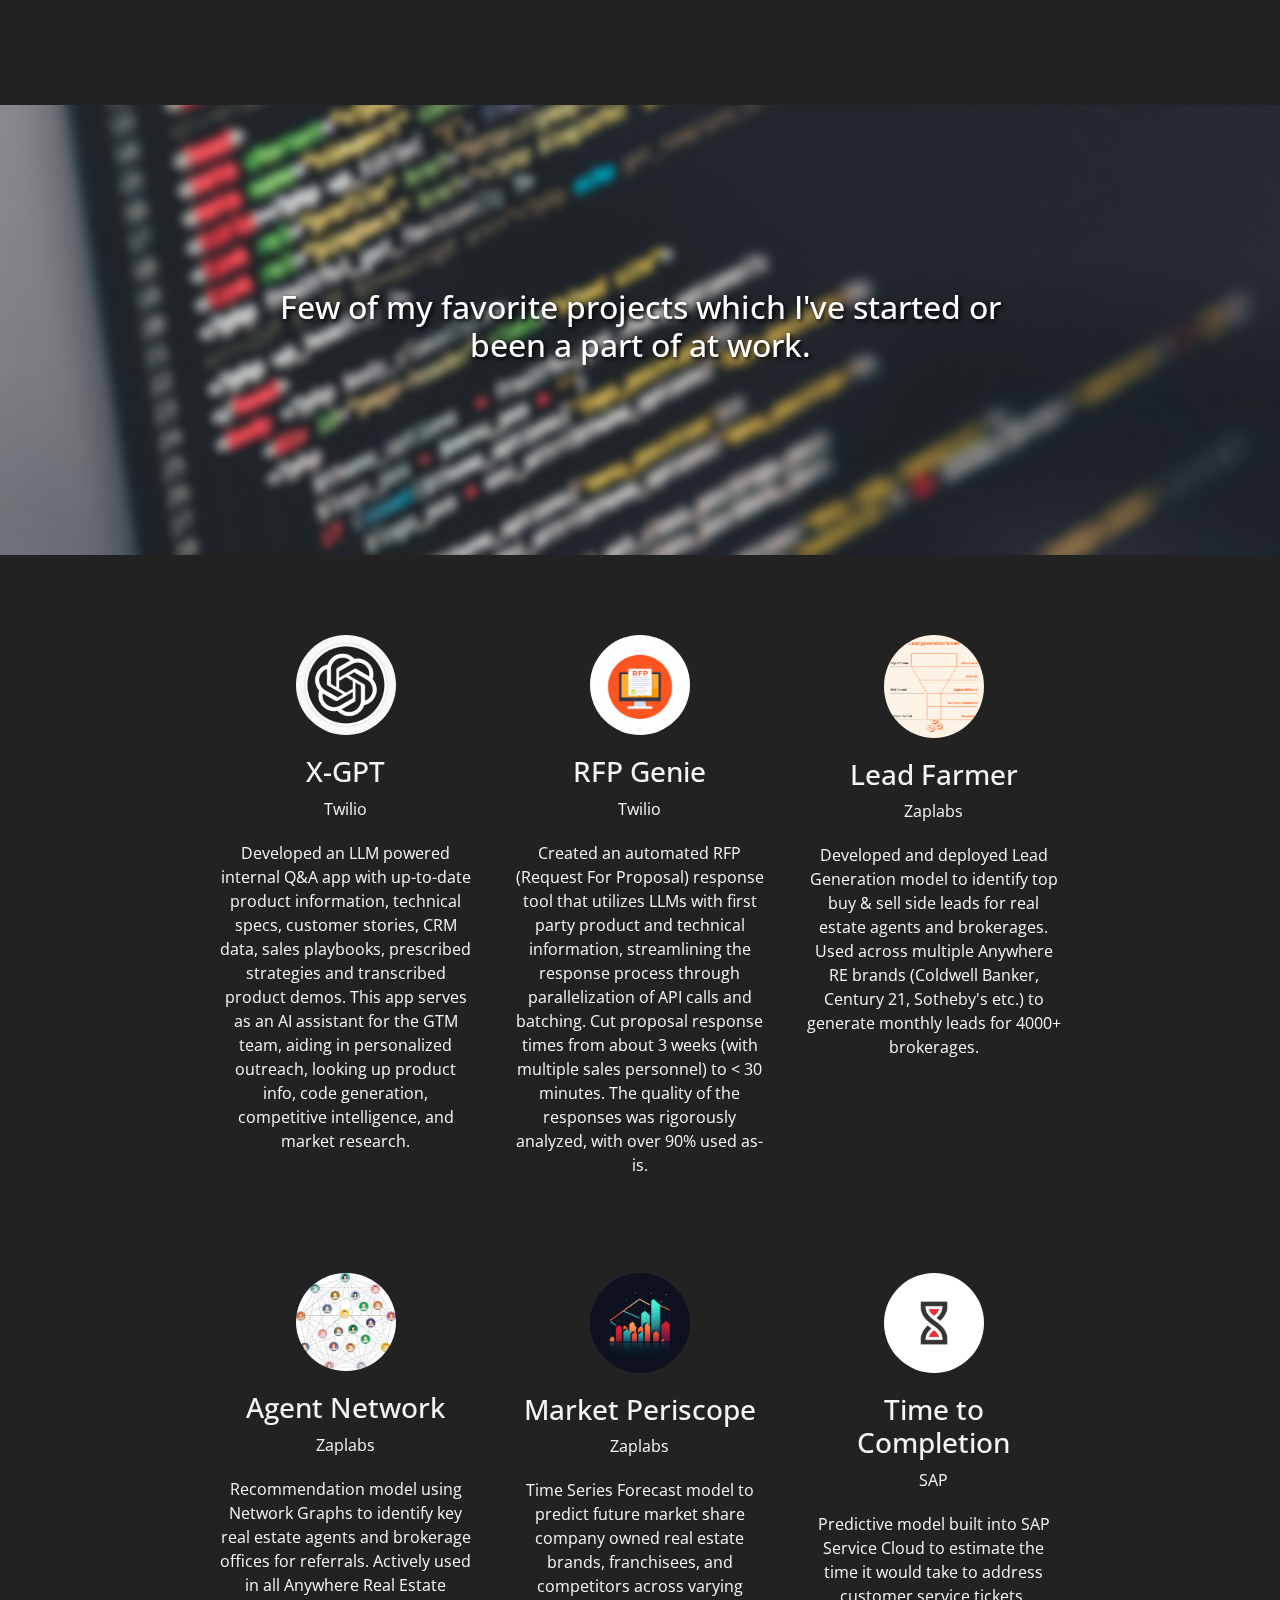
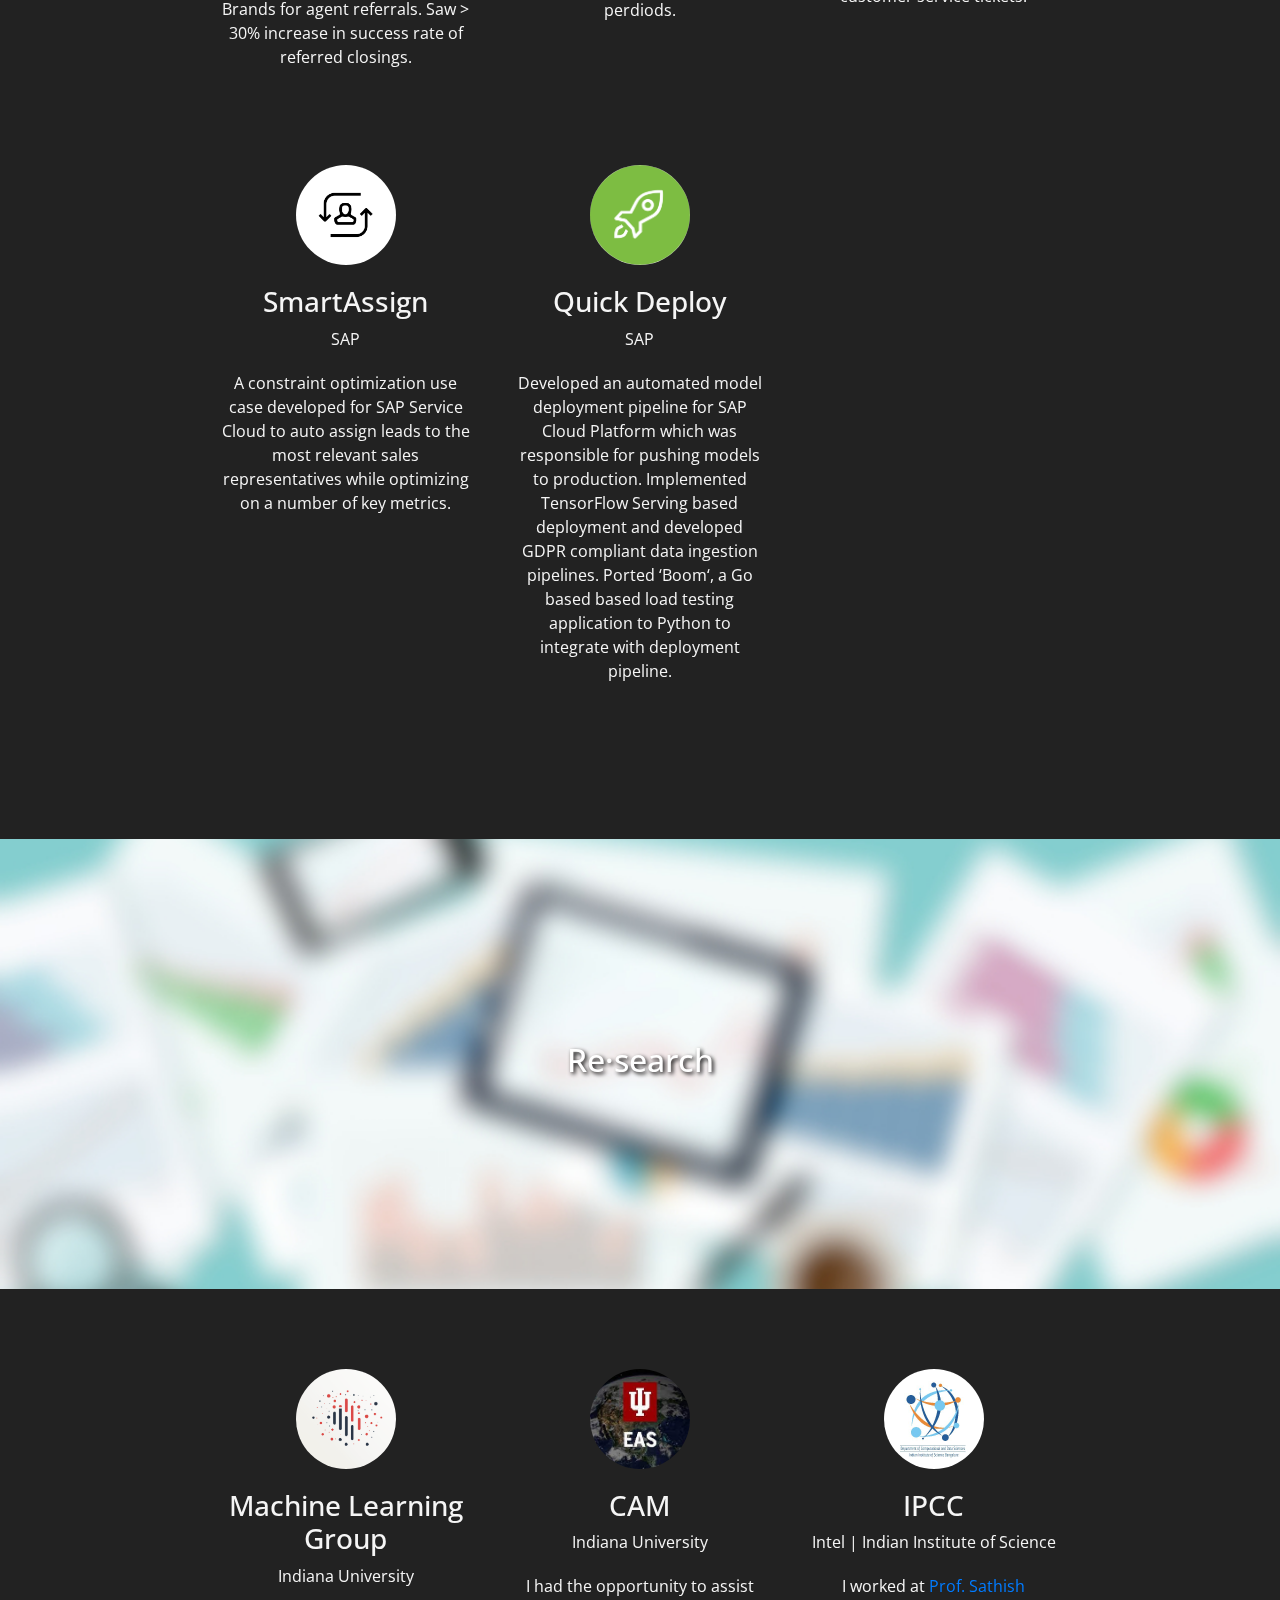
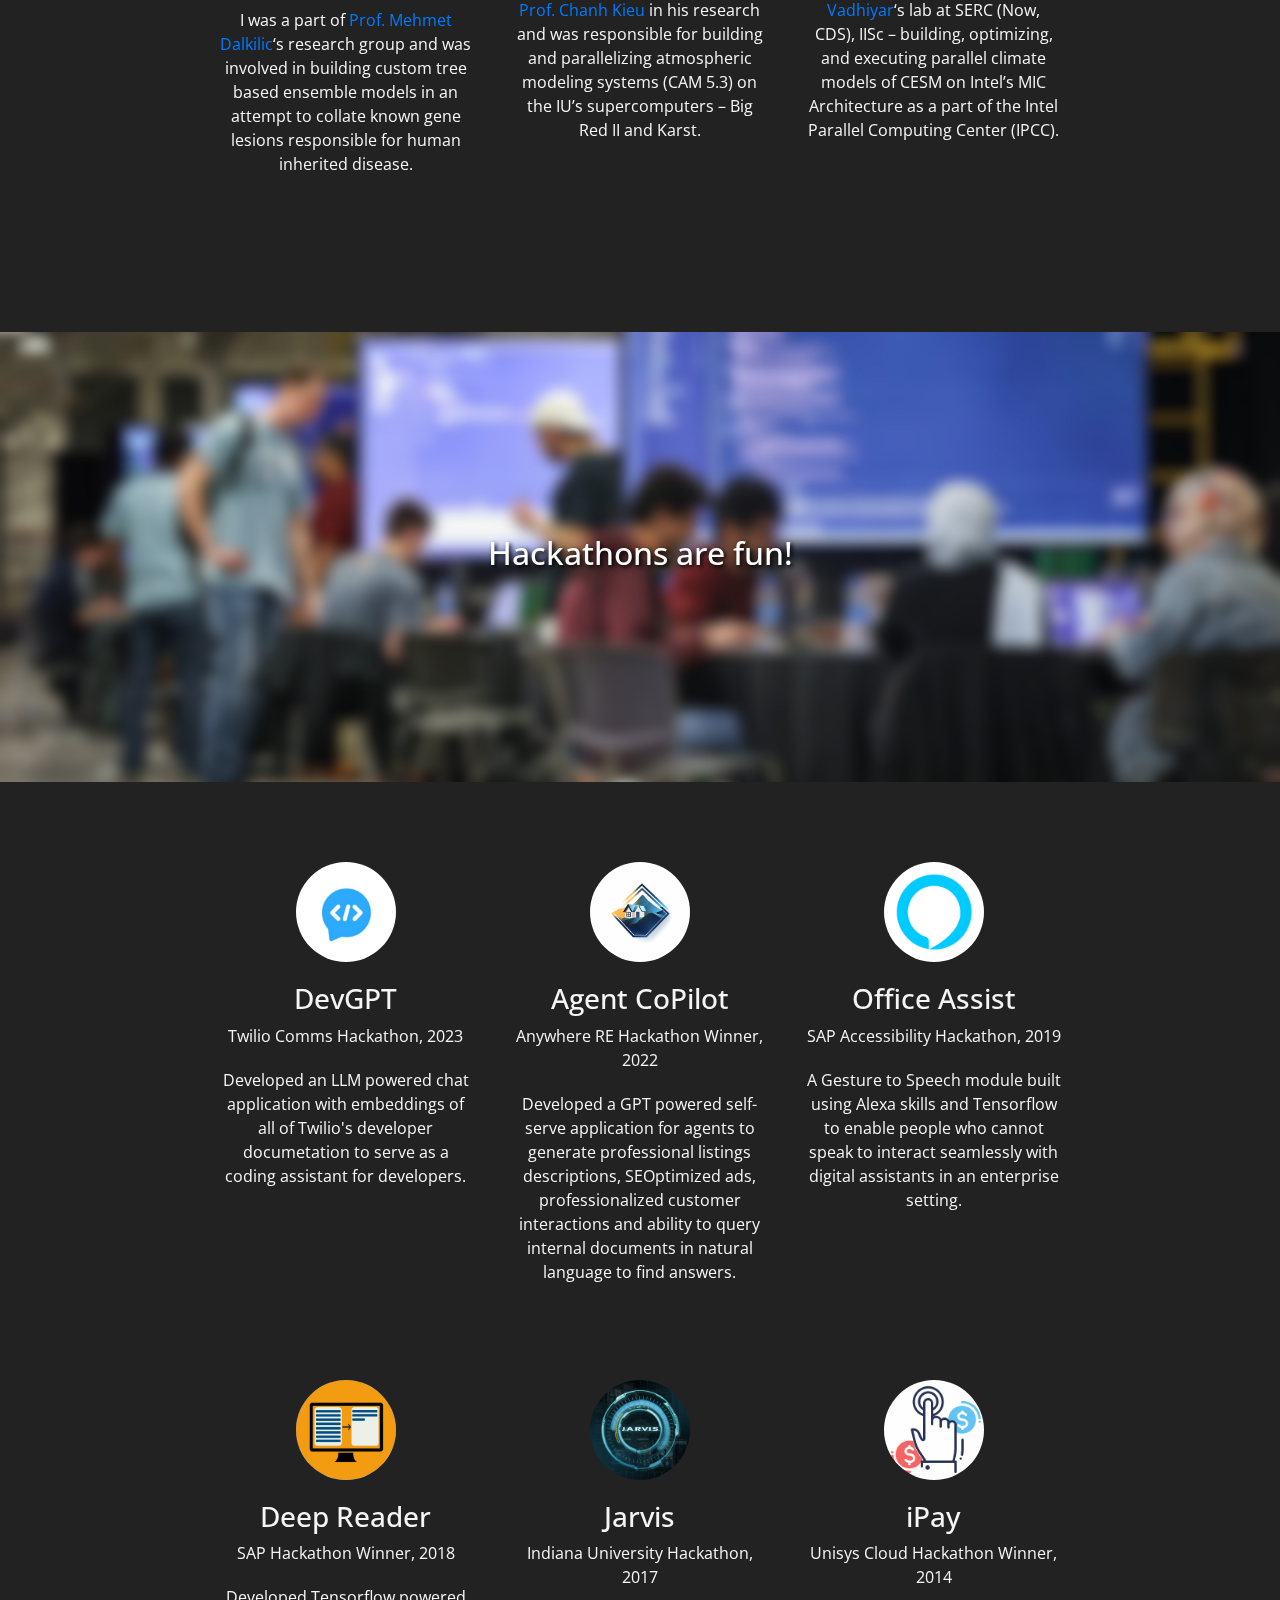
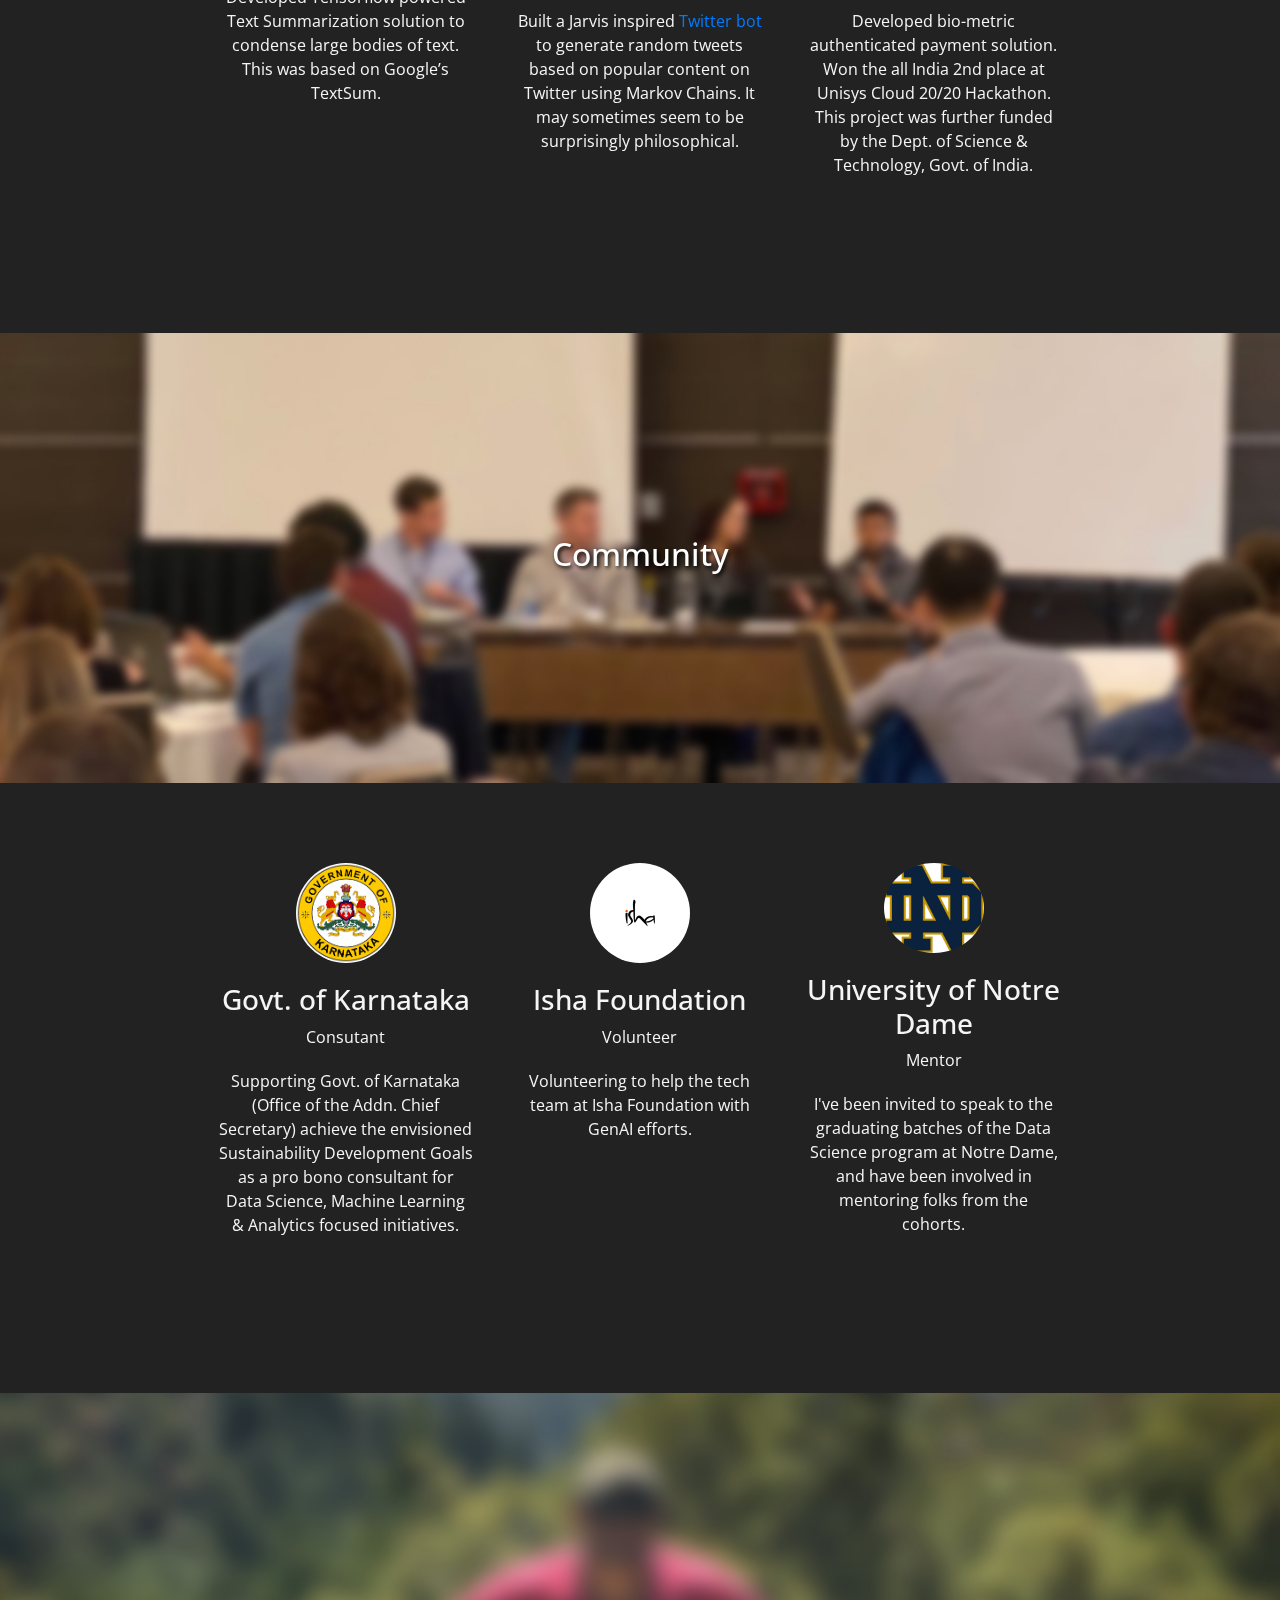
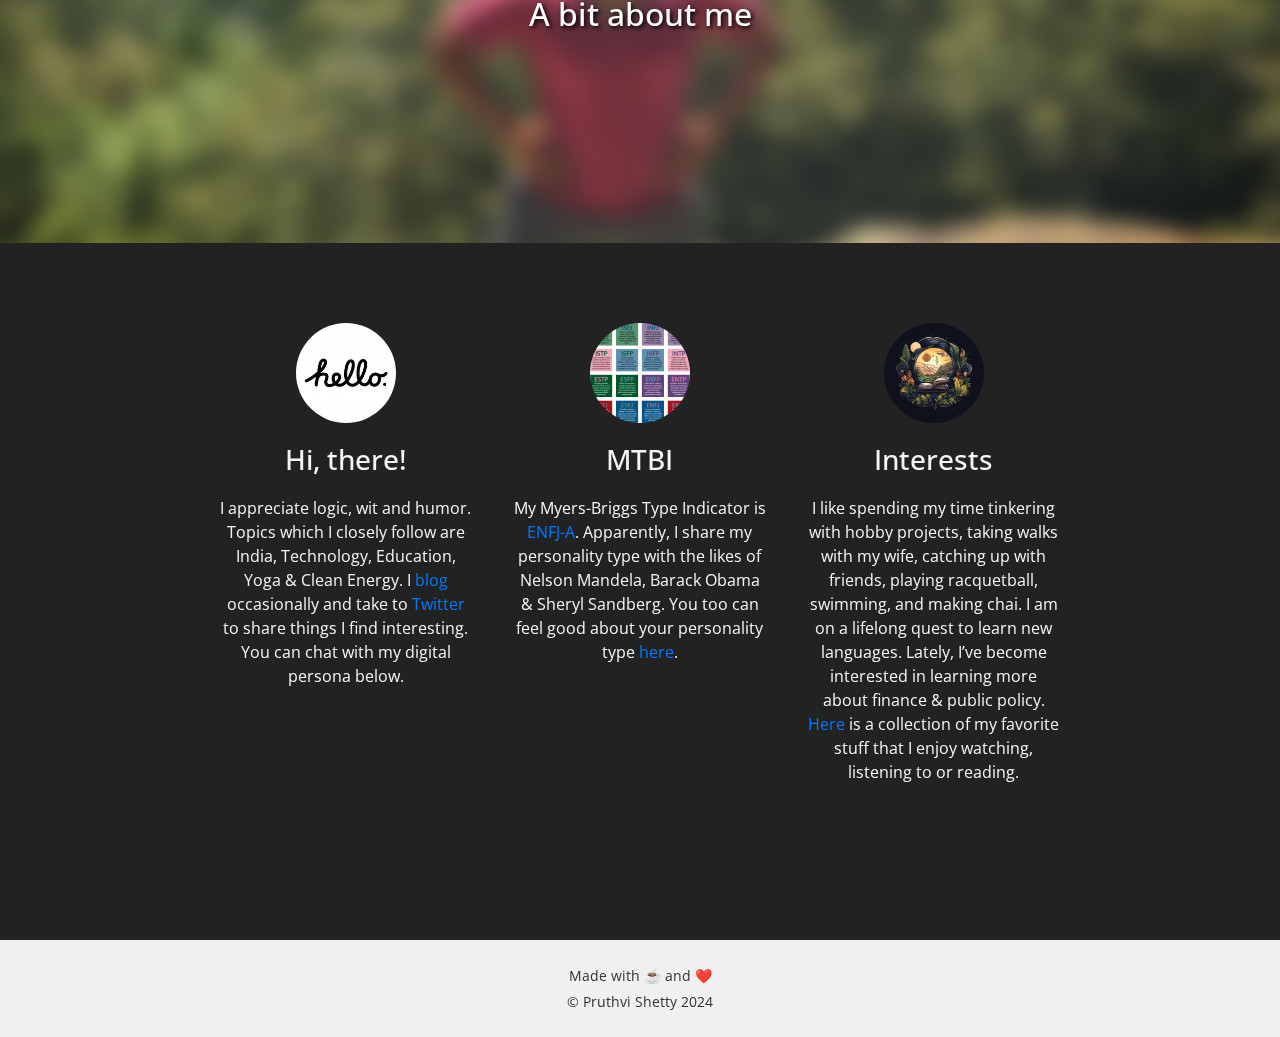
==== commit 469726c8: "Update index.html" ====
--- a/index.html
+++ b/index.html
@@ -381,7 +381,7 @@
   <div class="footer-content">
 
     <p>Made with <a href="https://masalaandchai.com/masala-chai/">☕️</a> and <a href="https://thenerdd.files.wordpress.com/2019/04/calvin_and_hobbes_comic_by_bill_wattersonjpg.jpg">❤️</a></p>
-    <p>© Pruthvi Shetty 2023</p>
+    <p>© Pruthvi Shetty 2024</p>
   </div>
 
 </footer>
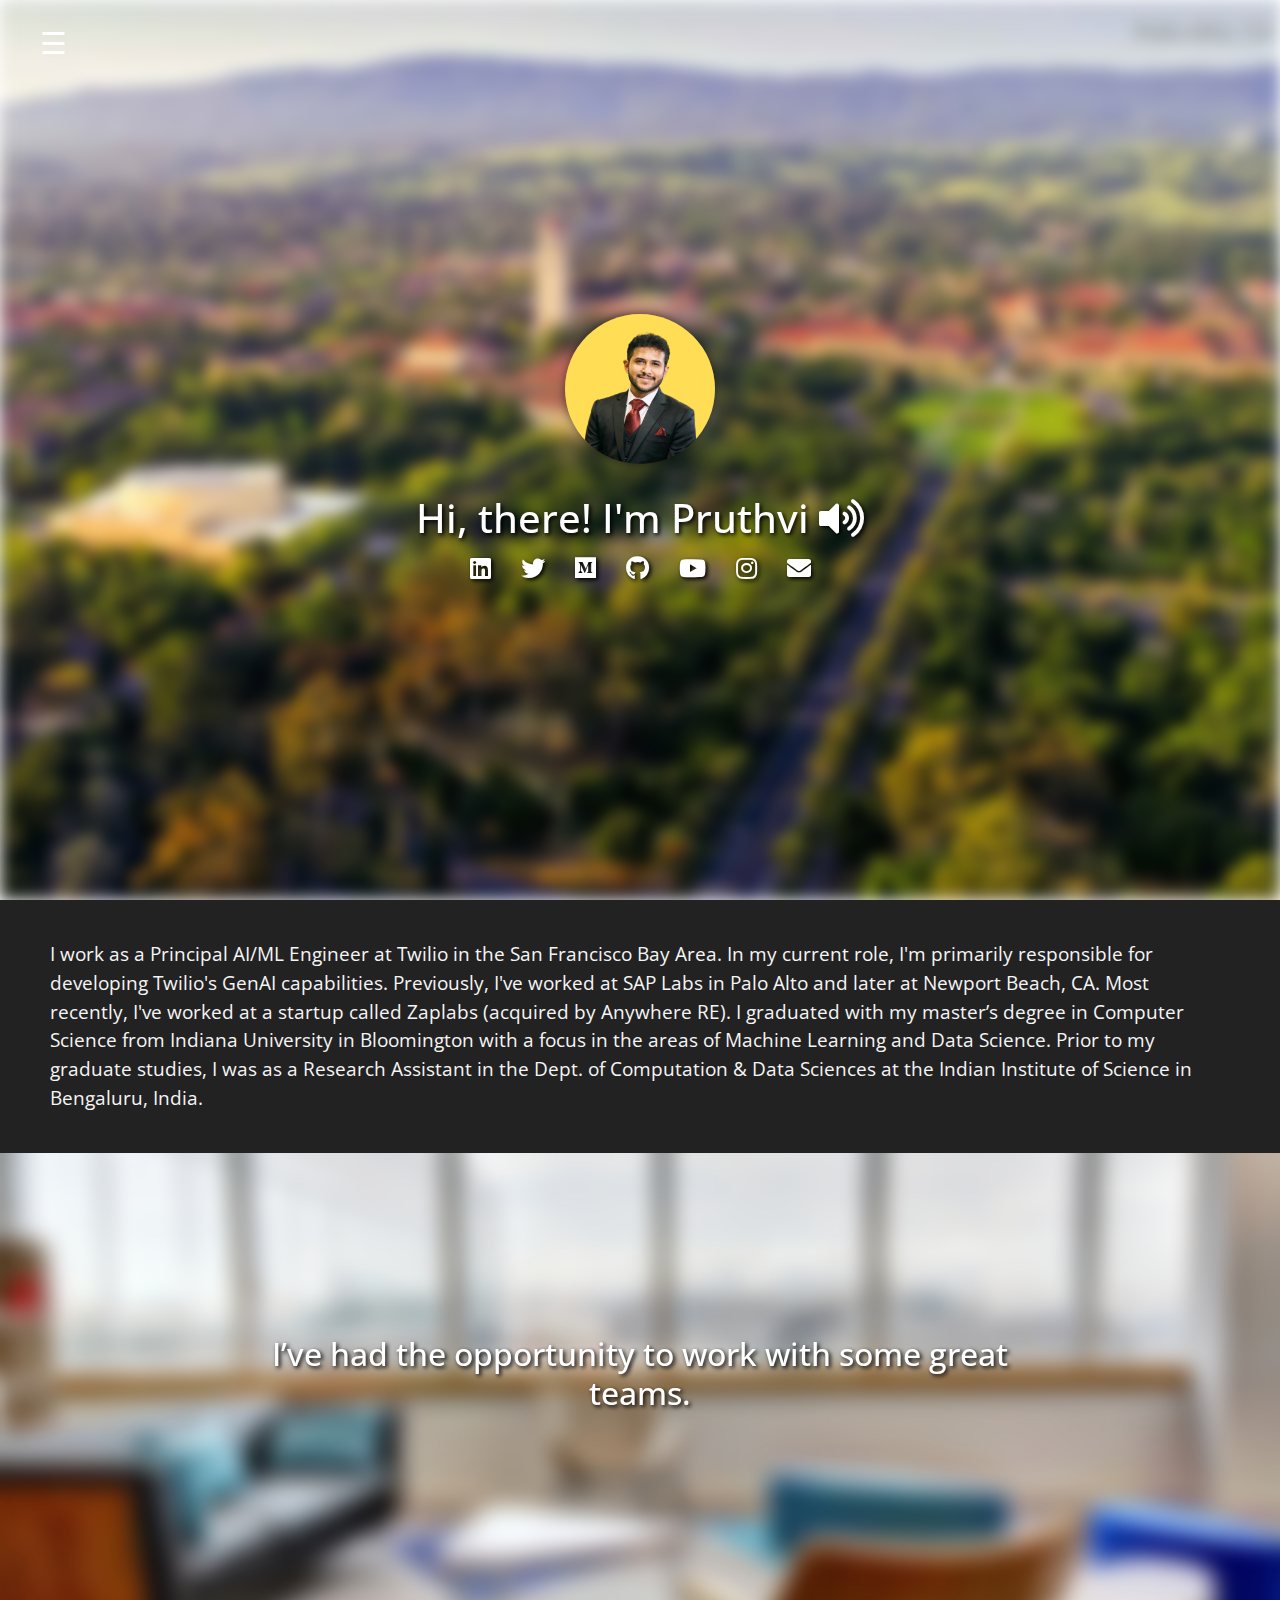
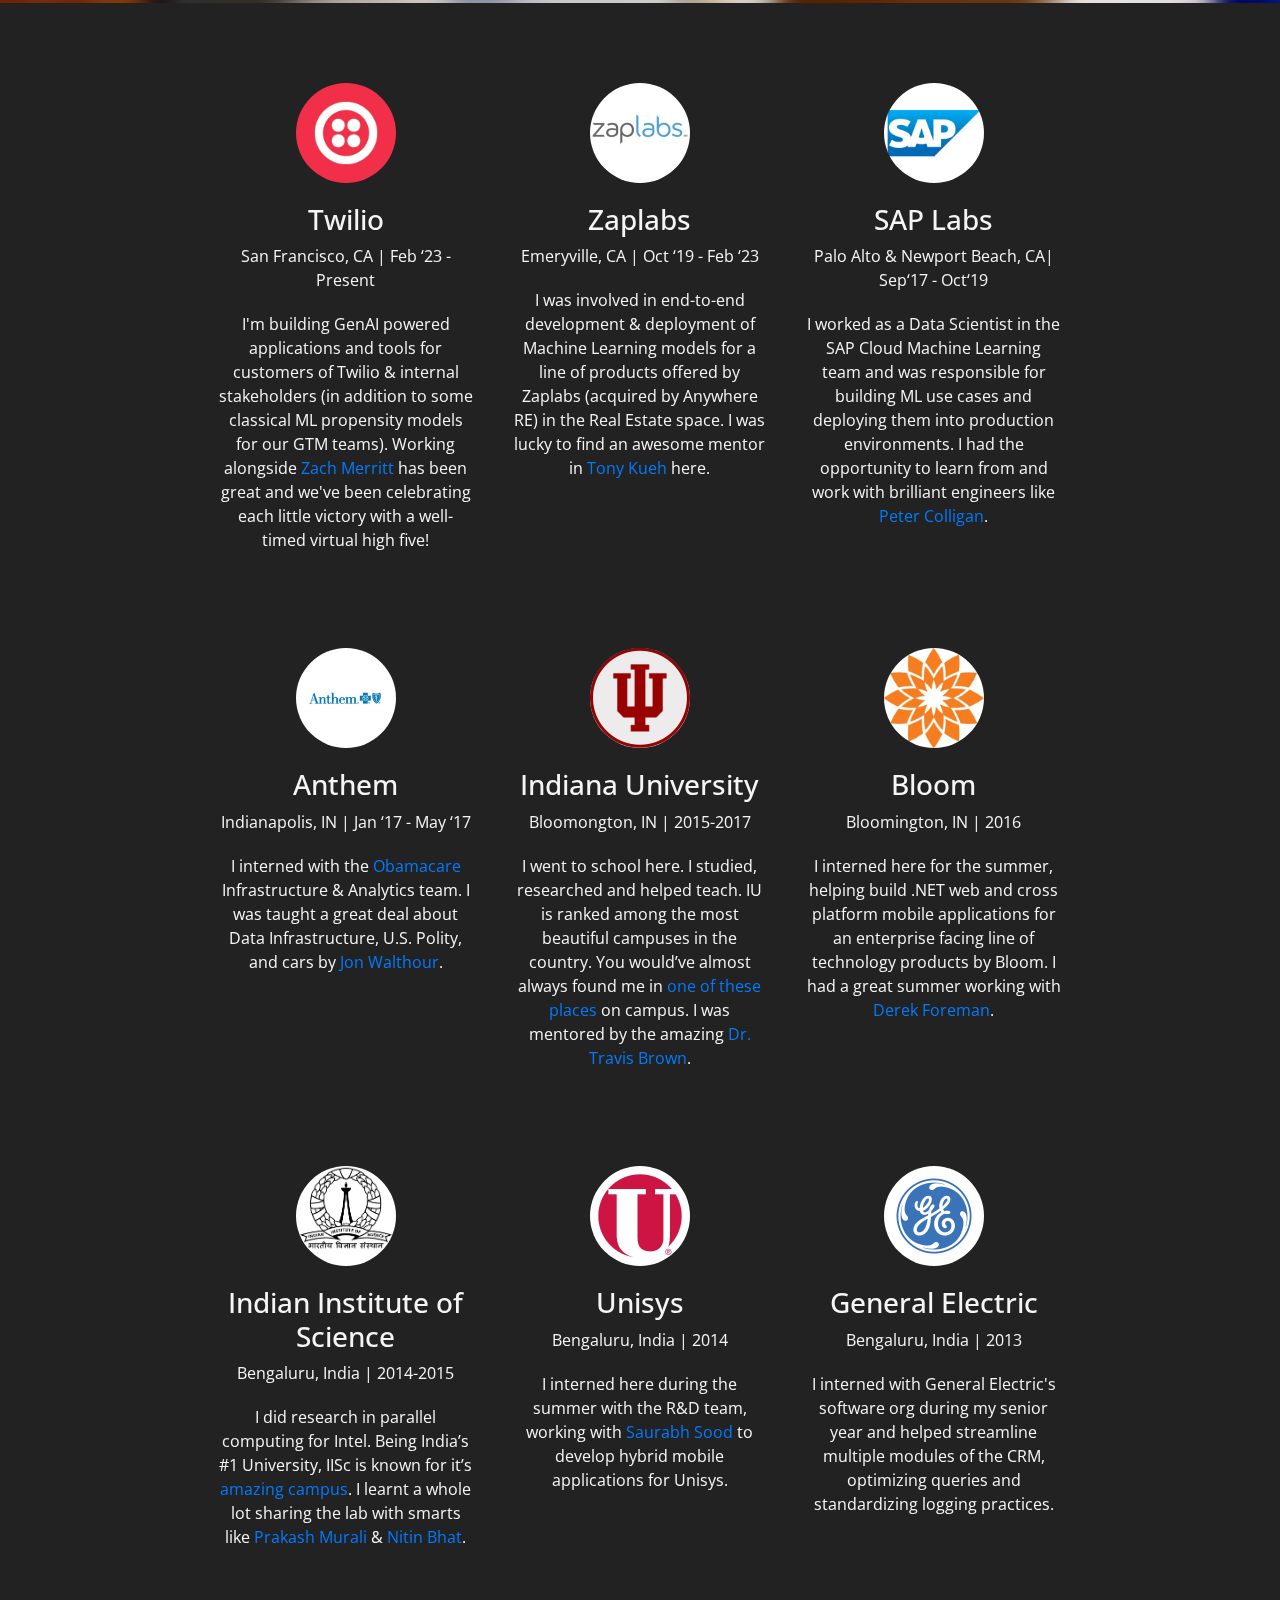
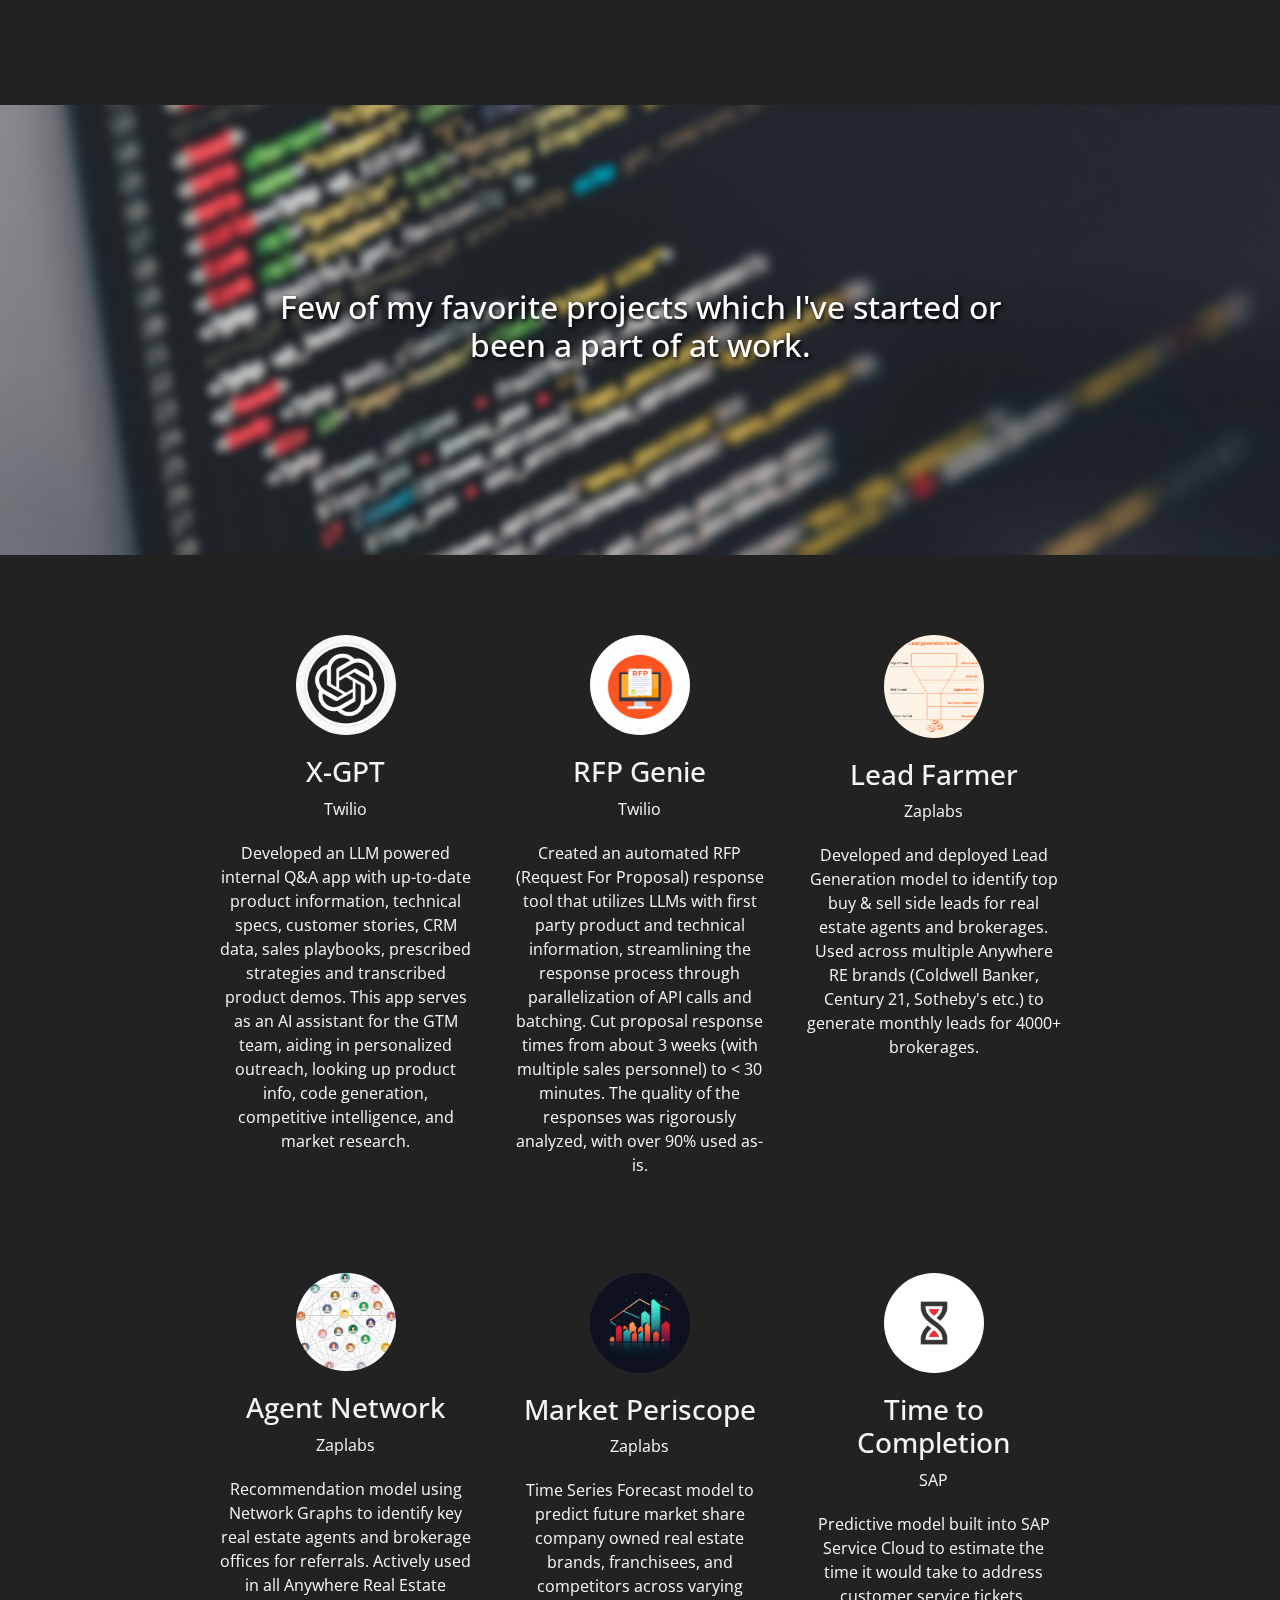
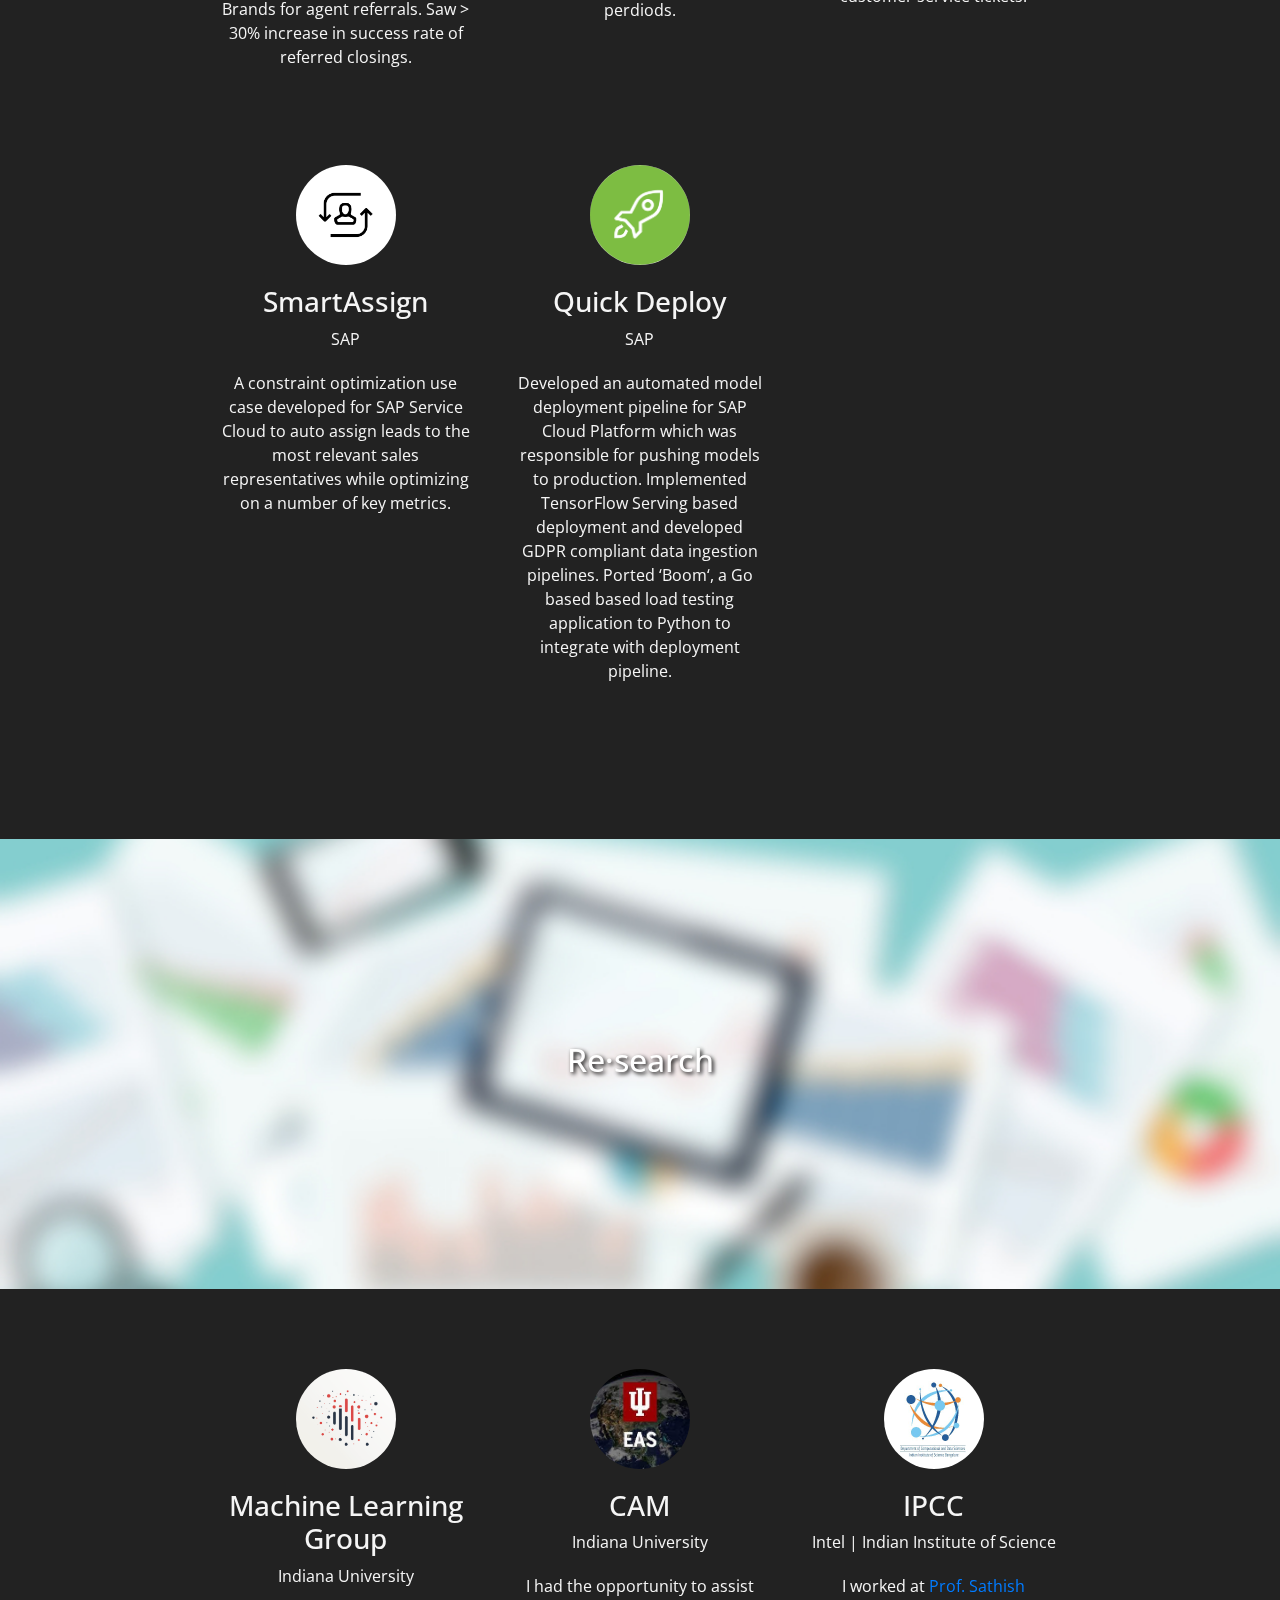
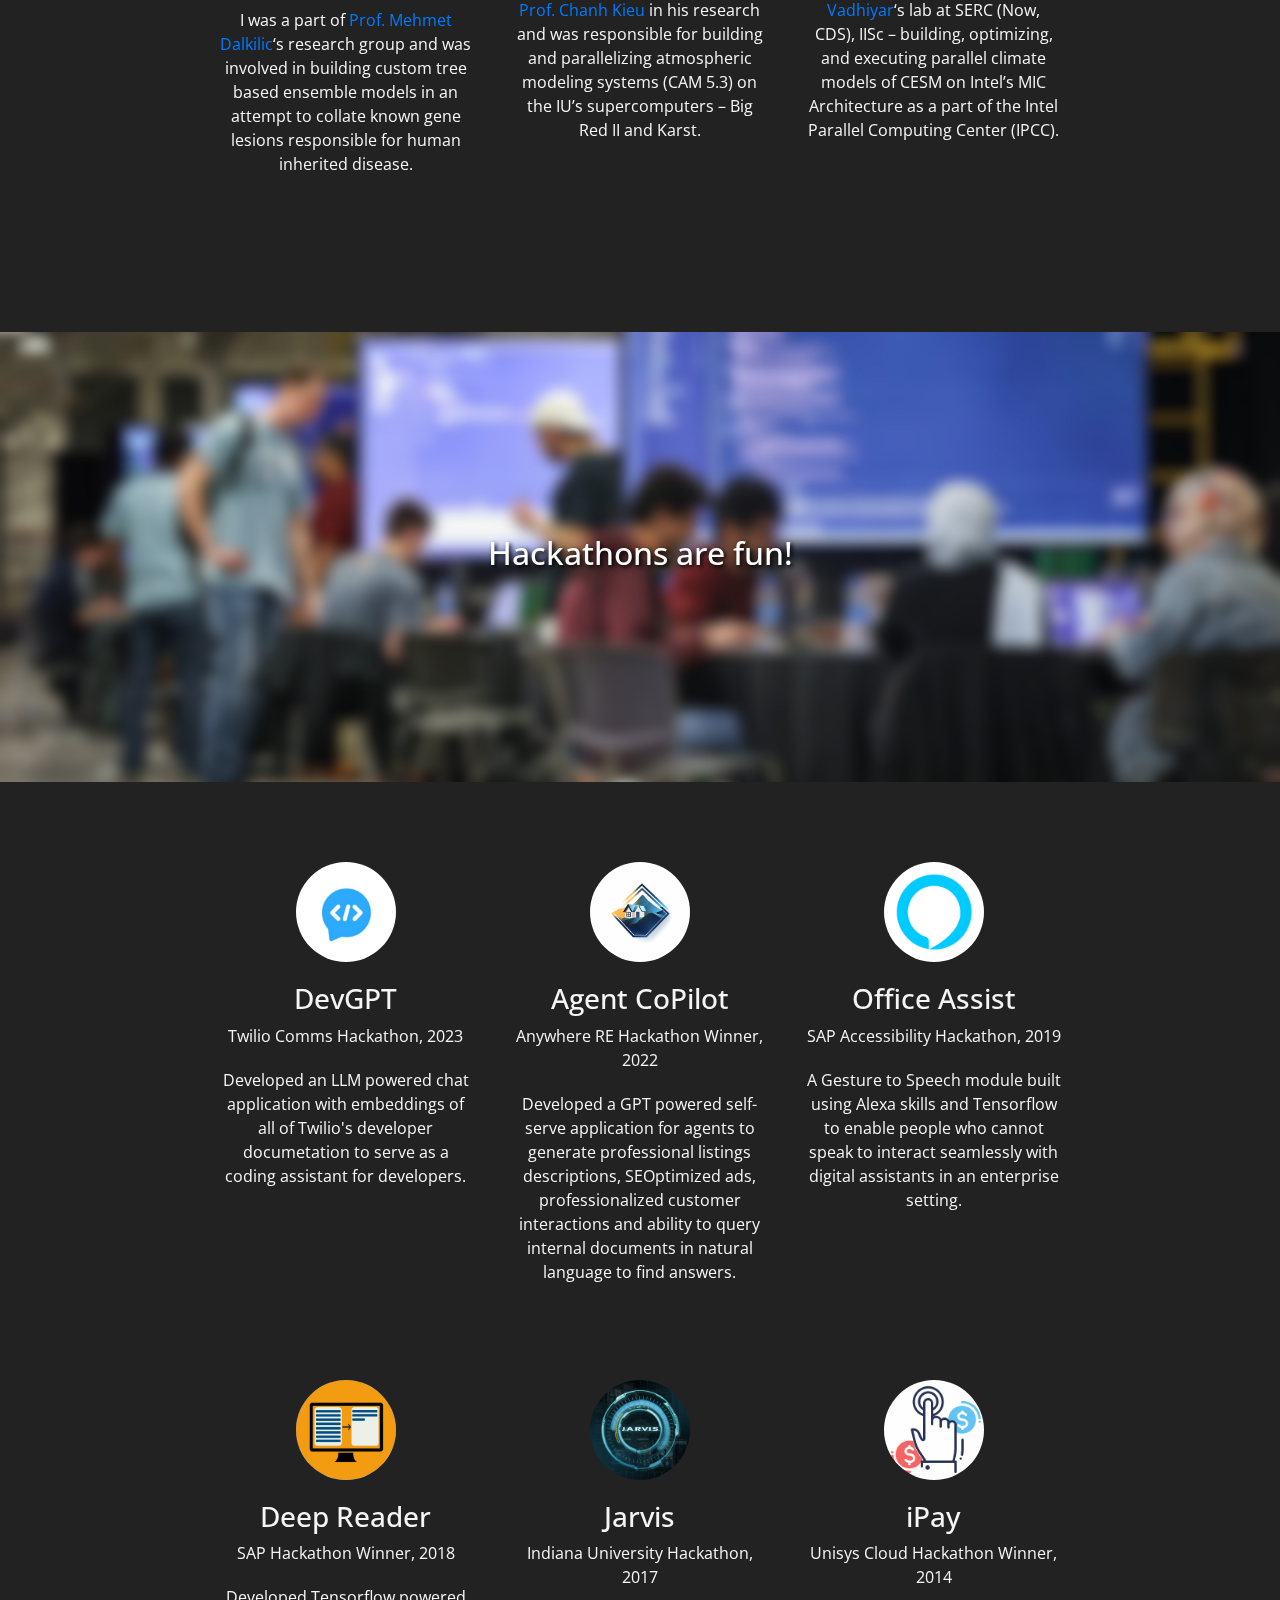
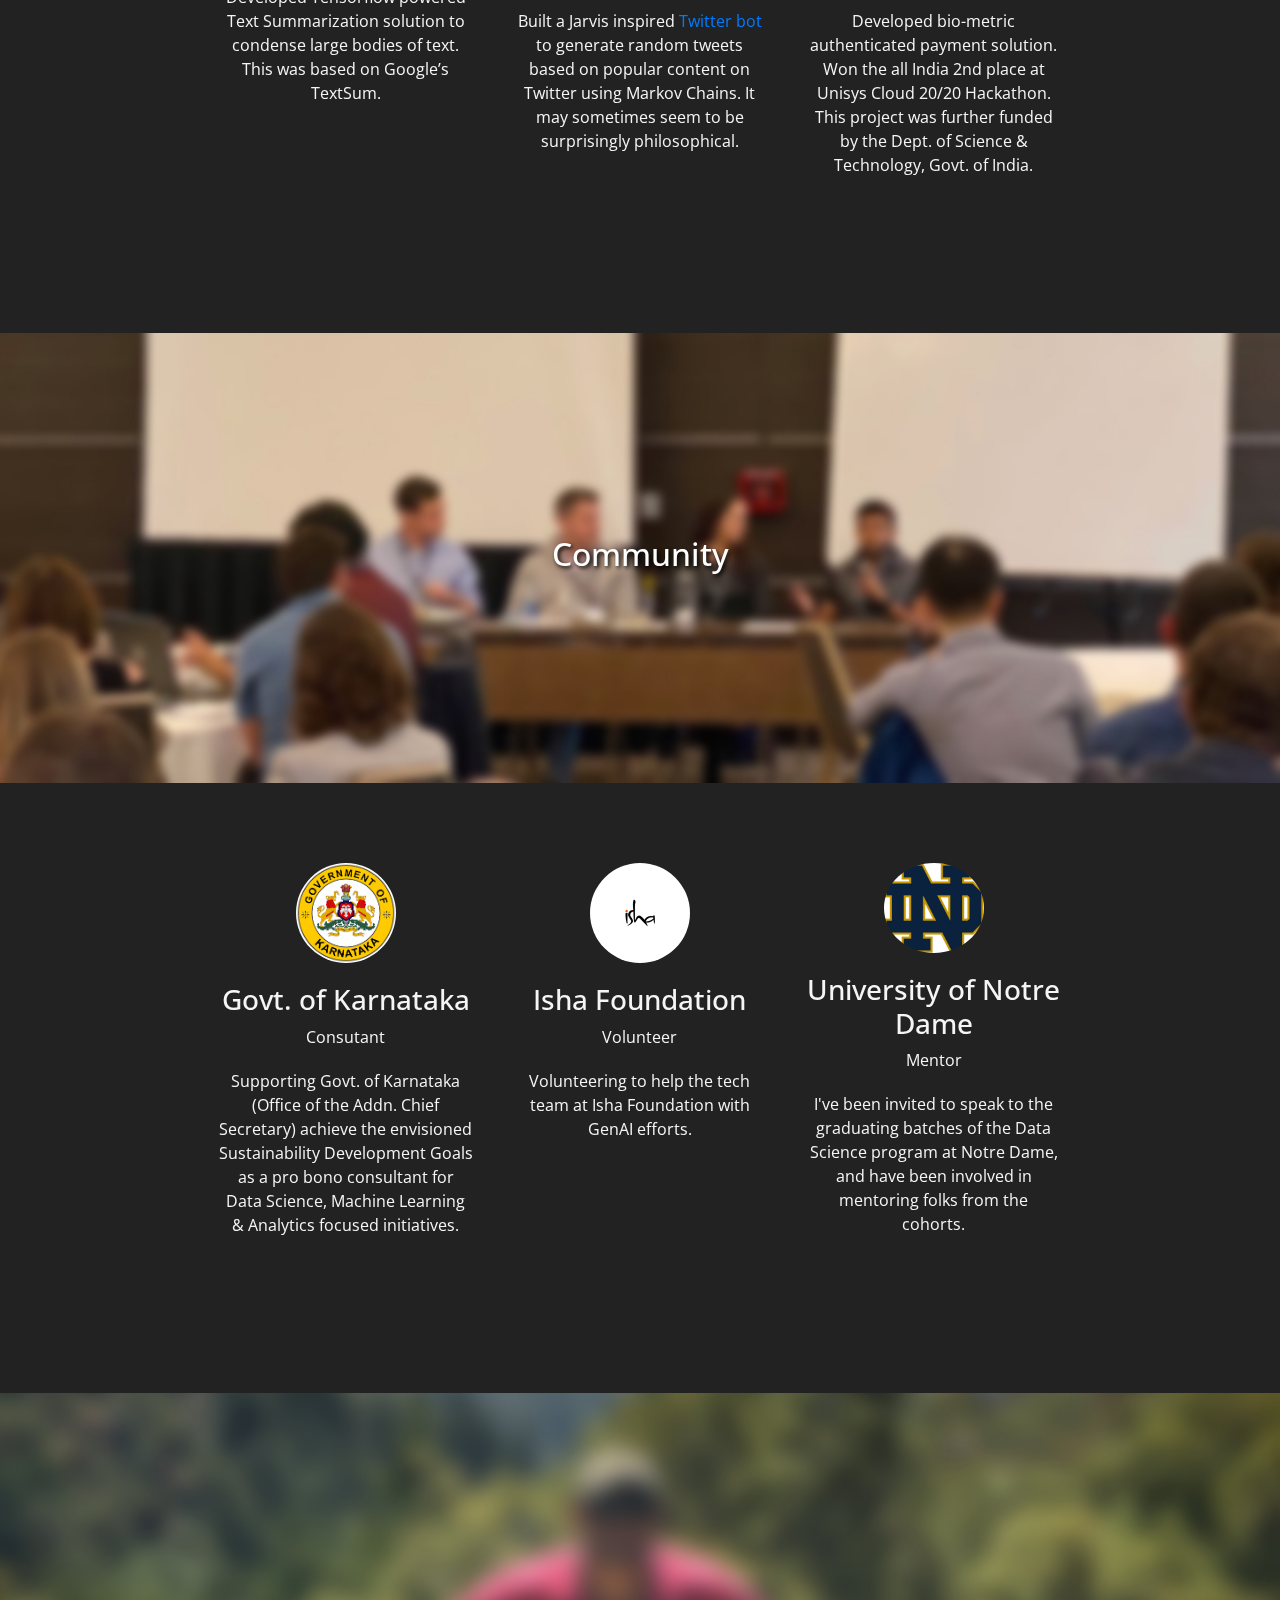
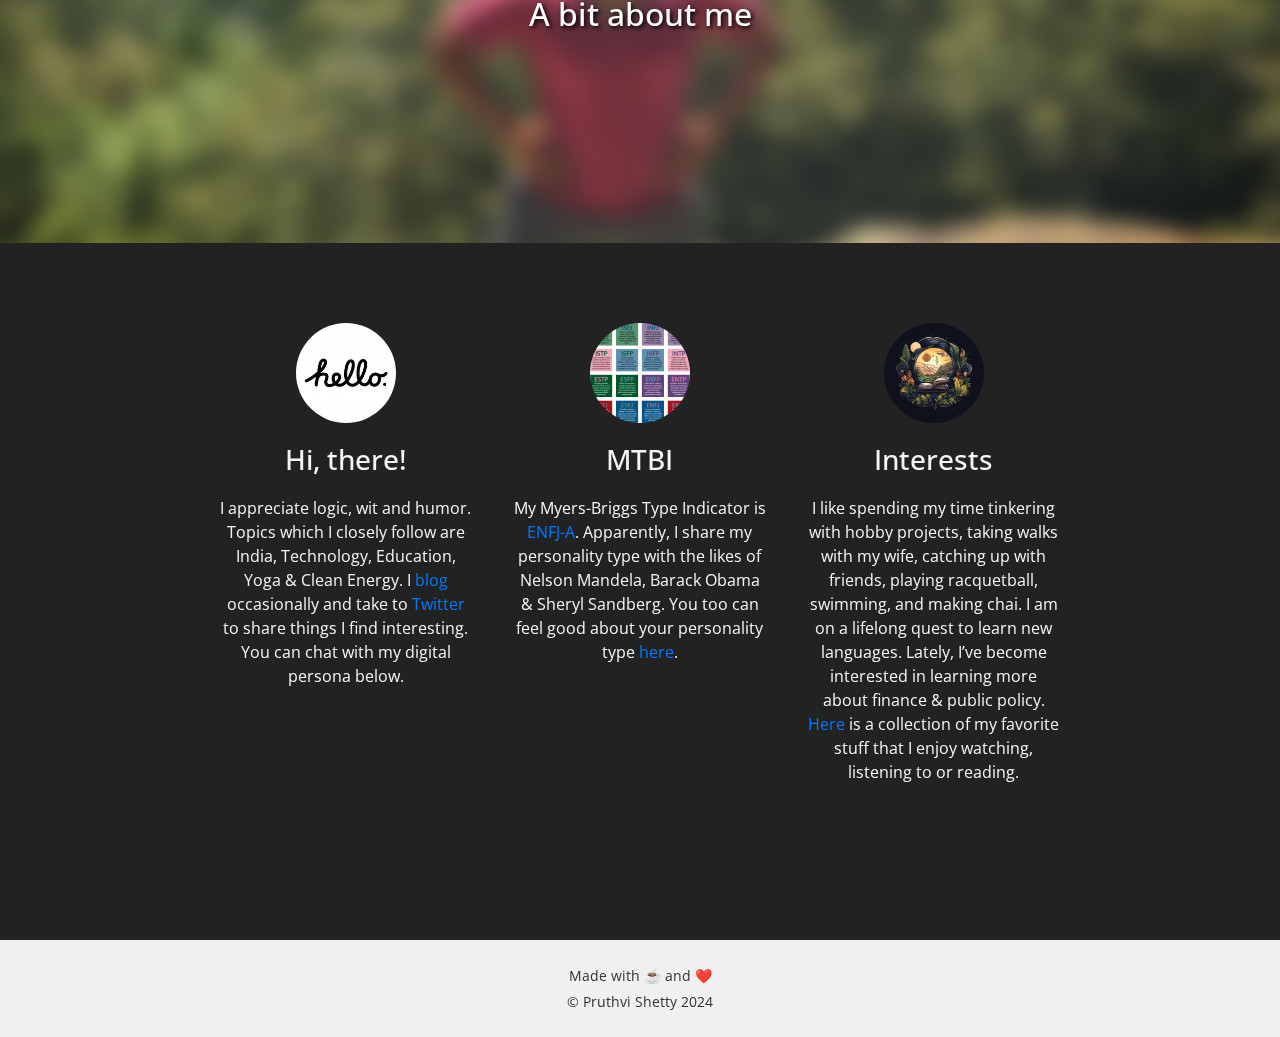
==== commit 94236543: "Update index.html" ====
--- a/index.html
+++ b/index.html
@@ -86,7 +86,7 @@
         <img src="assets/images/twilio.webp" class="company-logo" alt="Company Logo">
         <h3>Twilio</h3>
         <p class="location-time">San Francisco, CA | Feb ‘23 - Present</p>
-        <p>I'm building GenAI tools that make life simpler for our external and internal customer (in addition to some classical ML propensity models for our GTM teams). Working alongside <a href="https://www.linkedin.com/in/zach-merritt-54904066/">Zach Merritt</a> has been great and we've been celebrating each little victory with a well-timed virtual high five!</p>
+        <p>I'm building GenAI powered applications and tools for customers of Twilio & internal stakeholders (in addition to some classical ML propensity models for our GTM teams). Working alongside <a href="https://www.linkedin.com/in/zach-merritt-54904066/">Zach Merritt</a> has been great and we've been celebrating each little victory with a well-timed virtual high five!</p>
       </div>
       <div class="col-md-4">
         <img src="assets/images/zaplabs.jpeg" class="company-logo" alt="Company Logo">
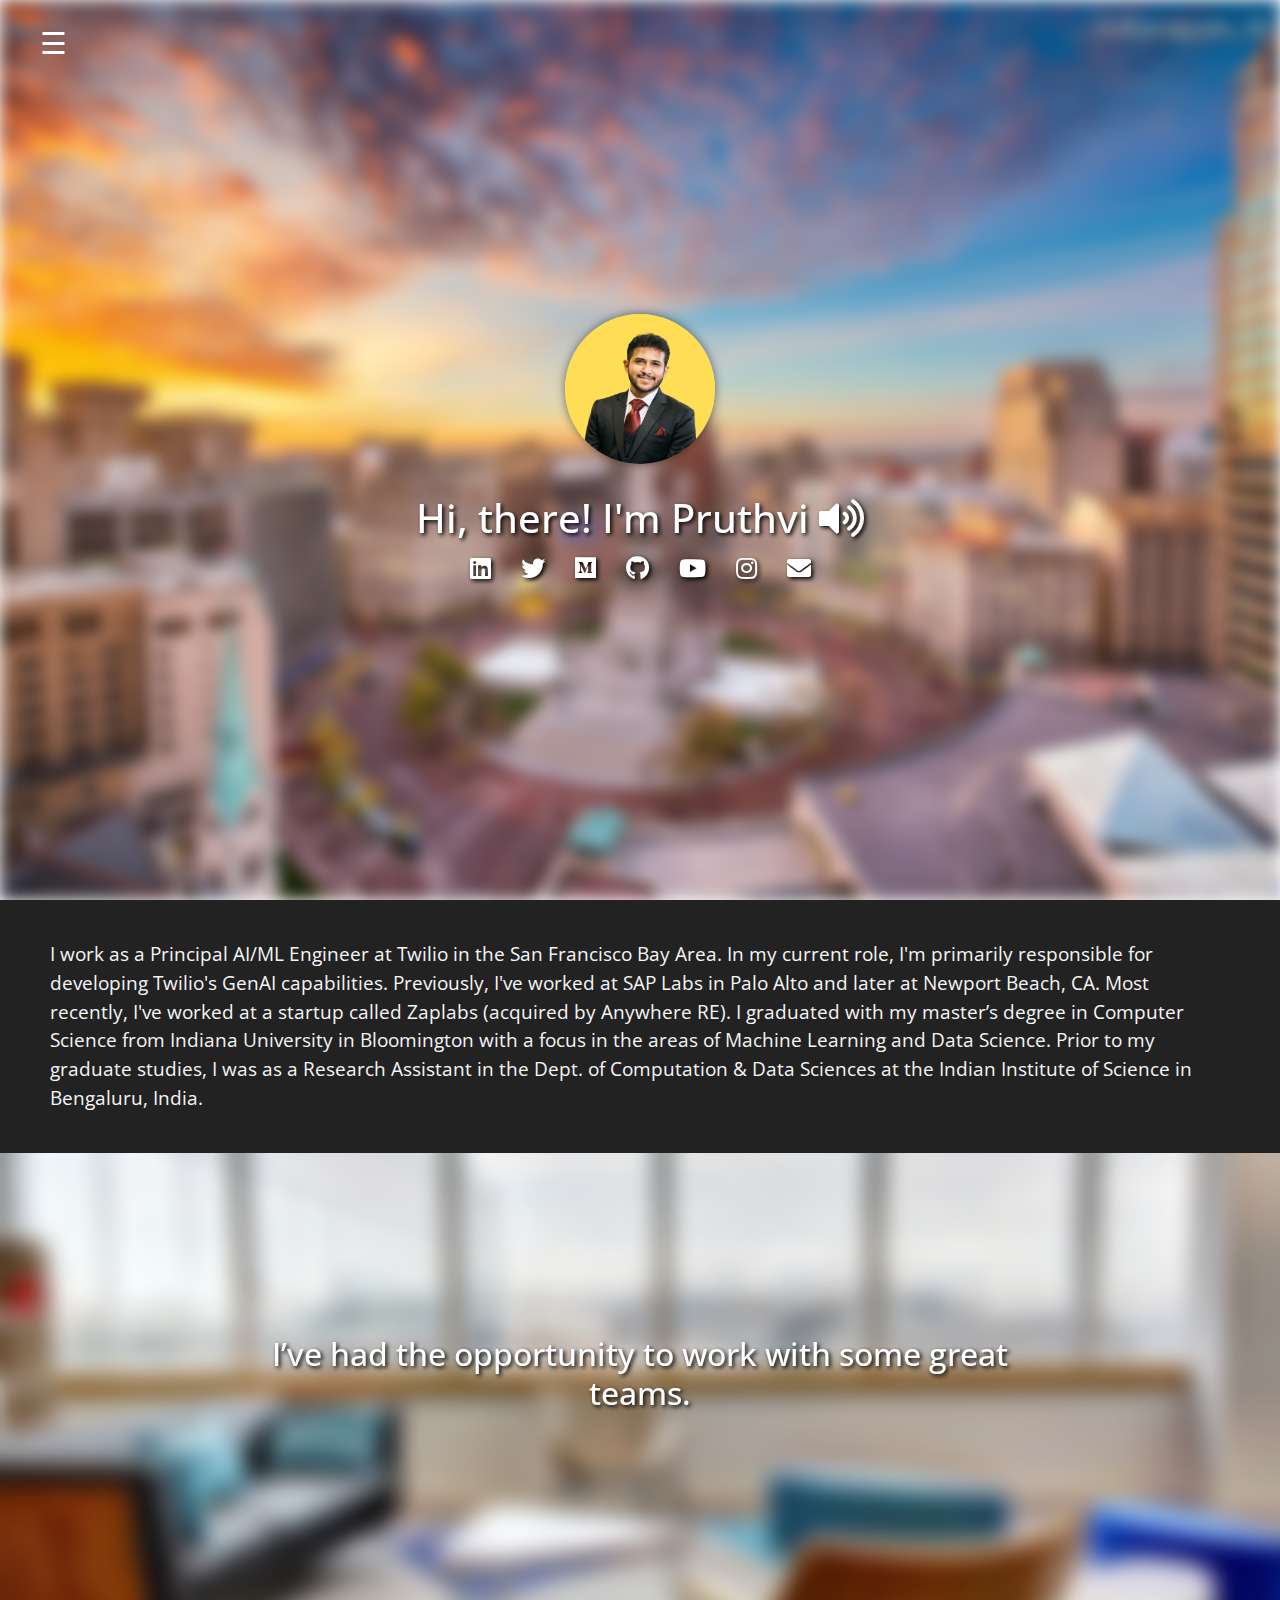
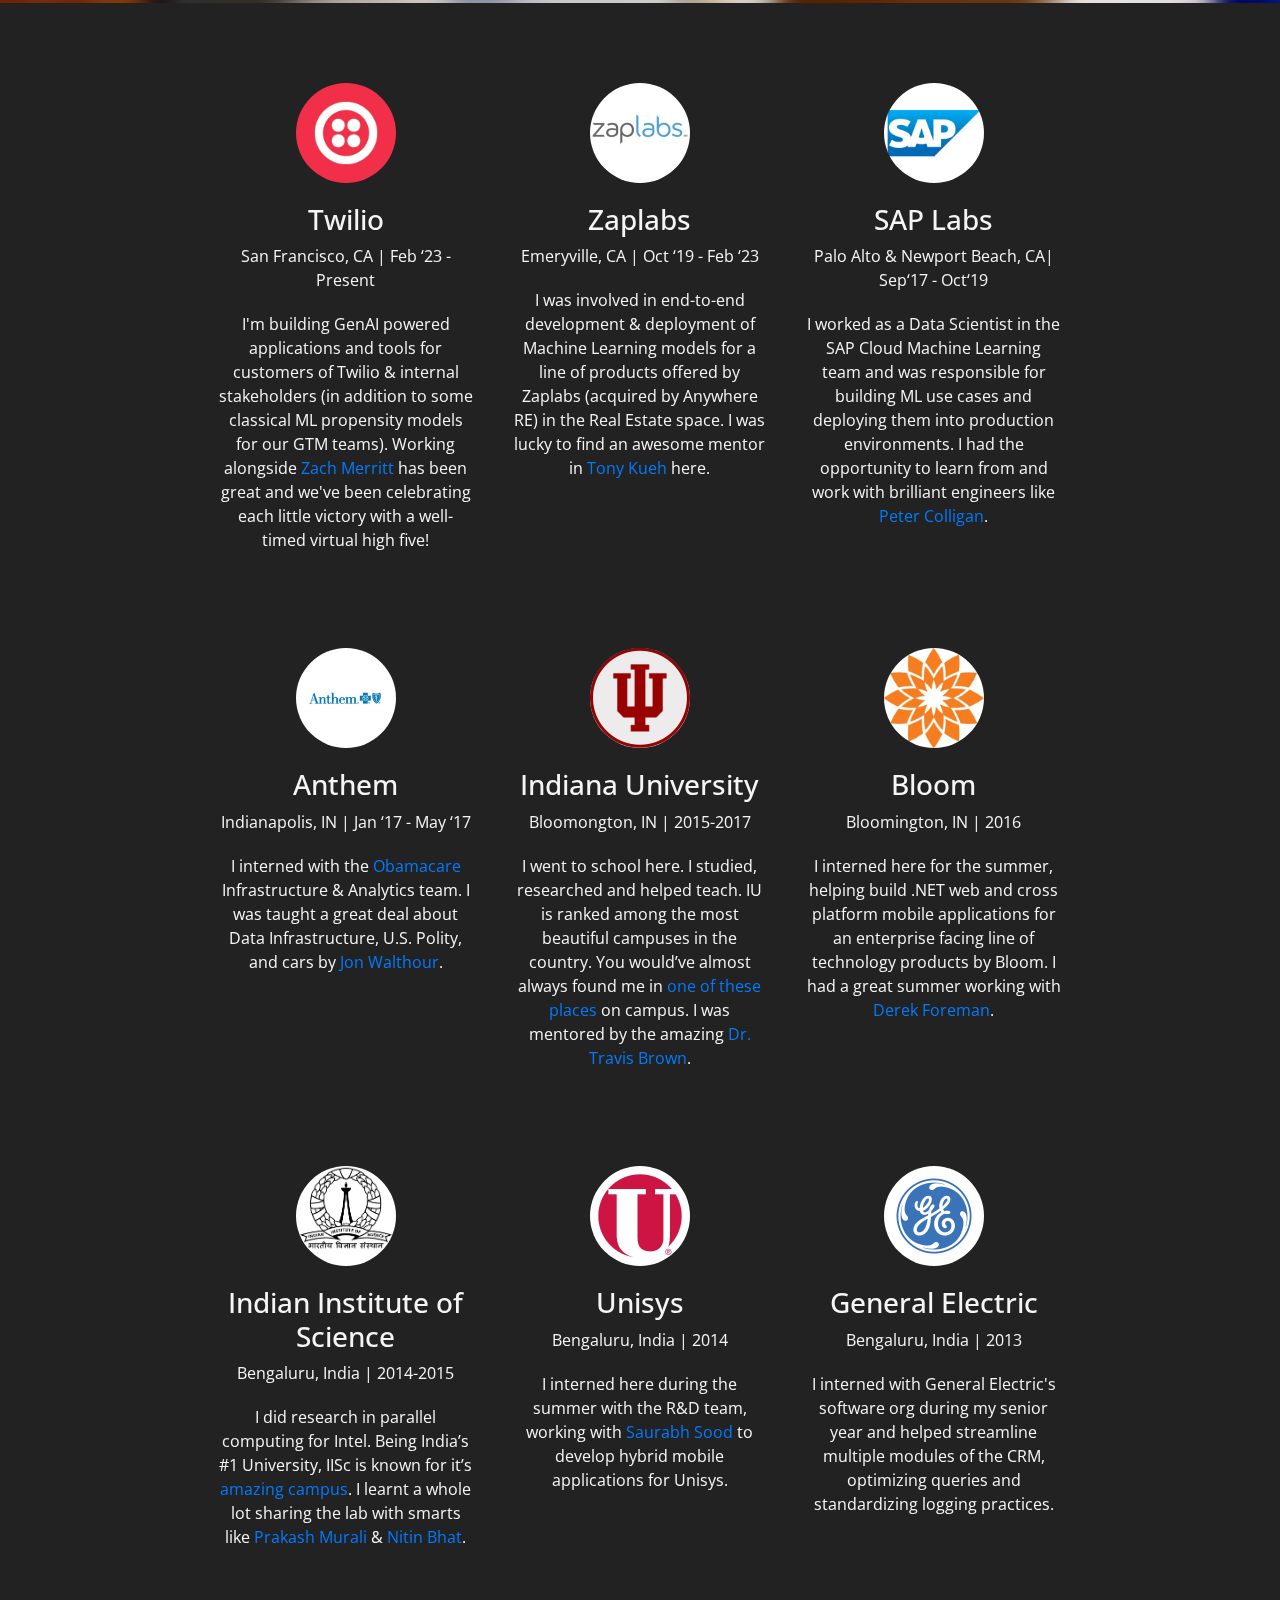
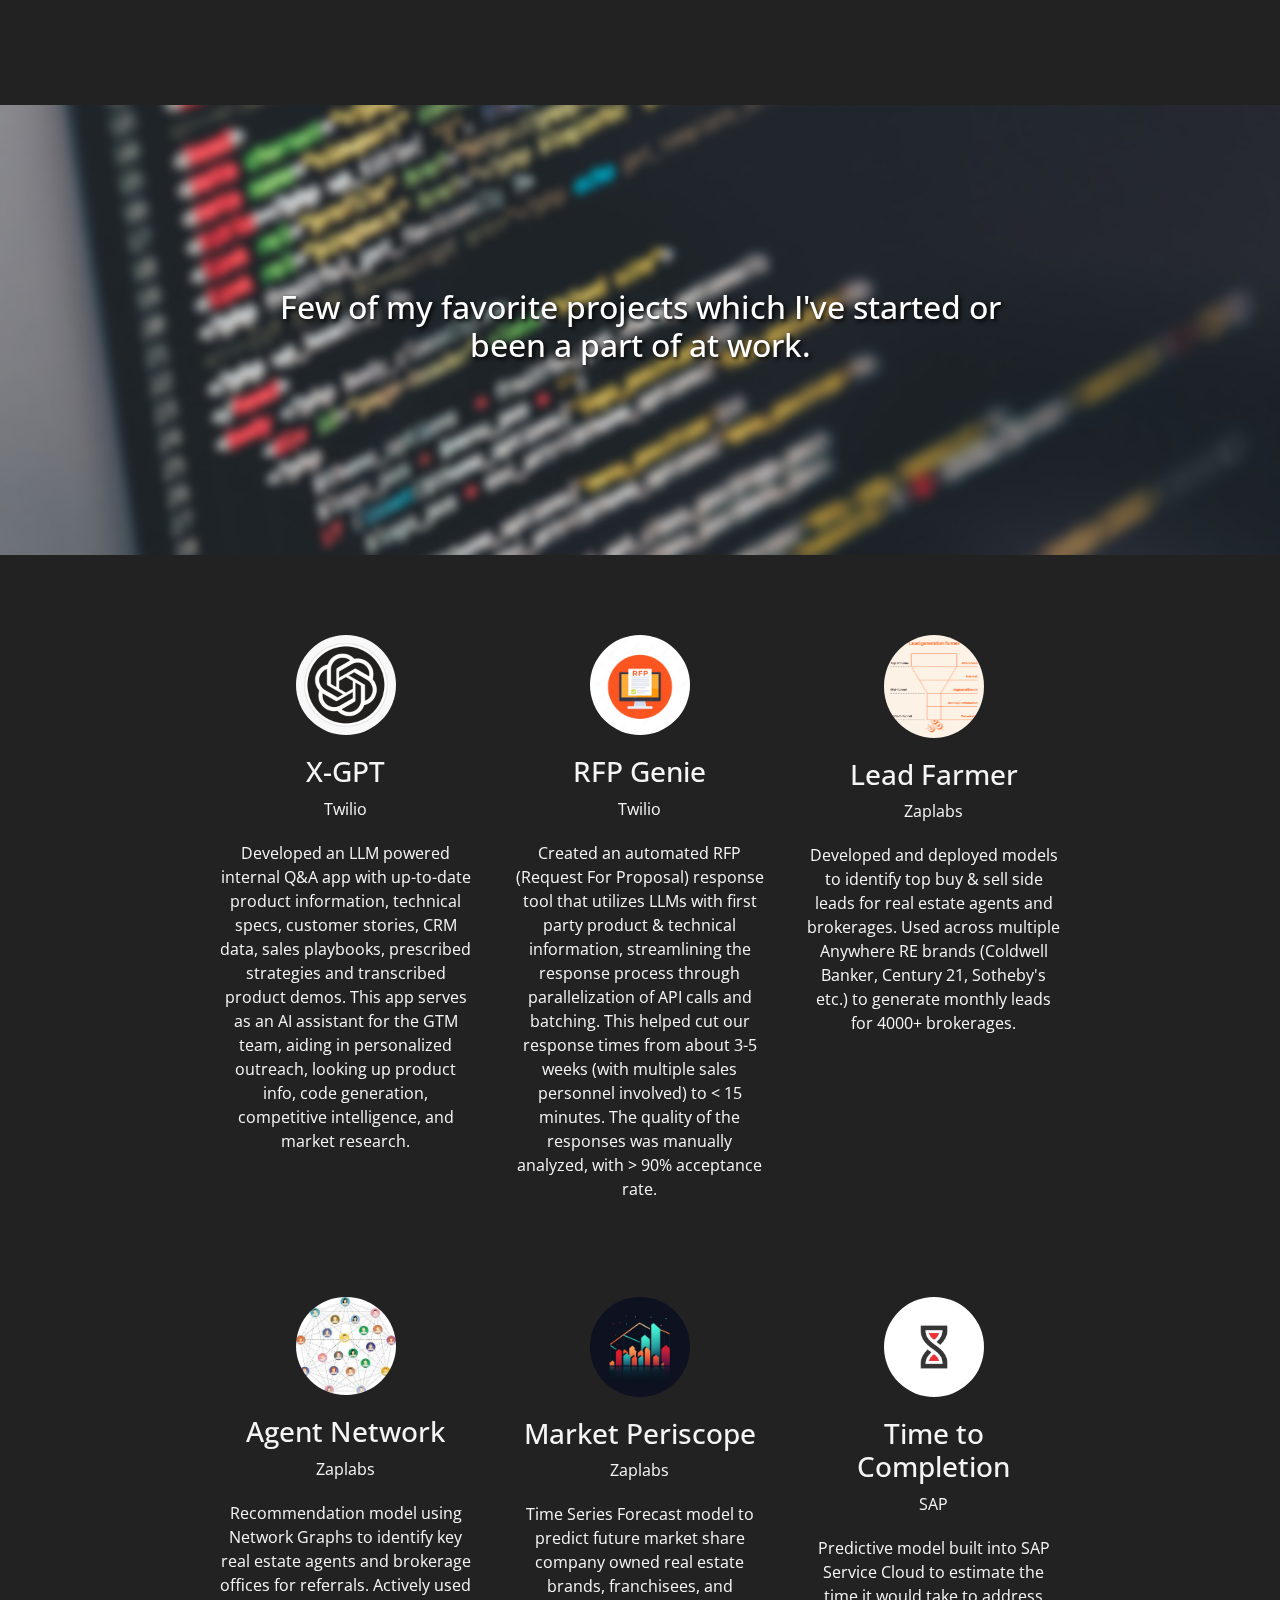
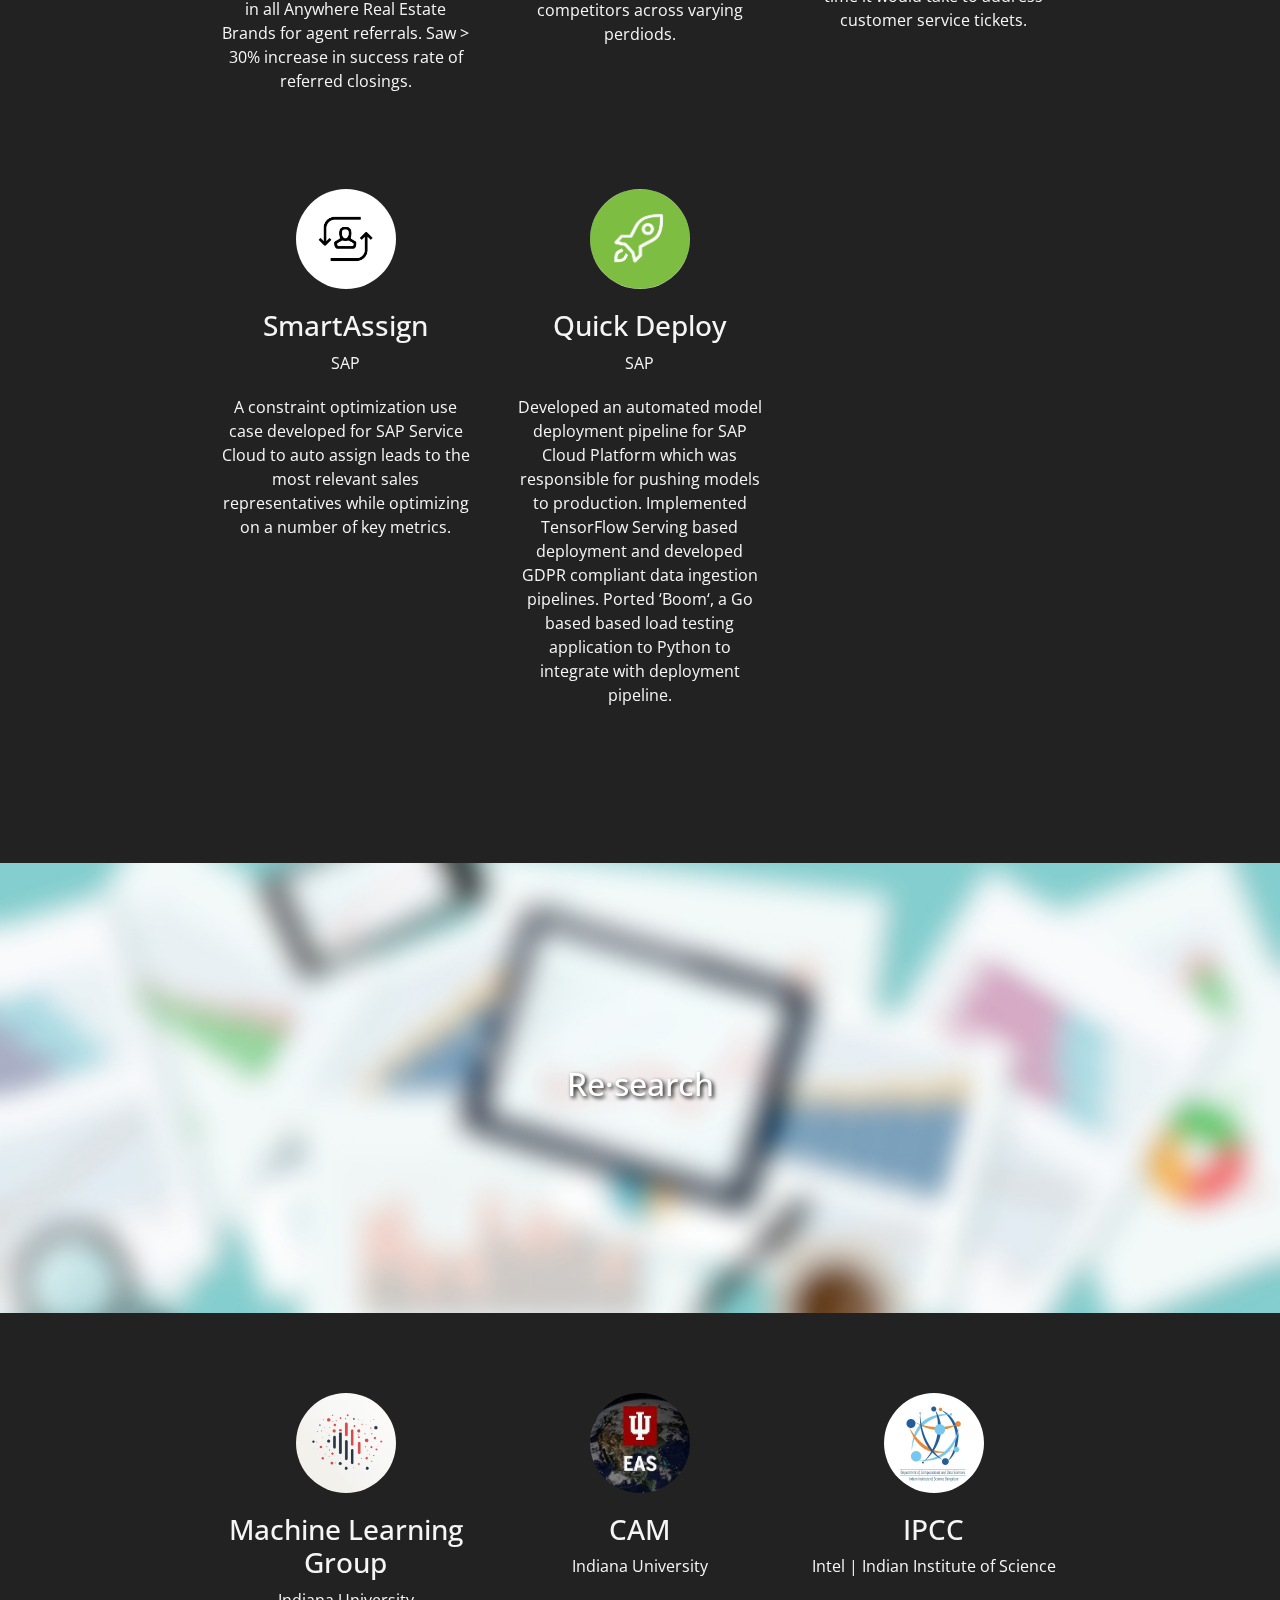
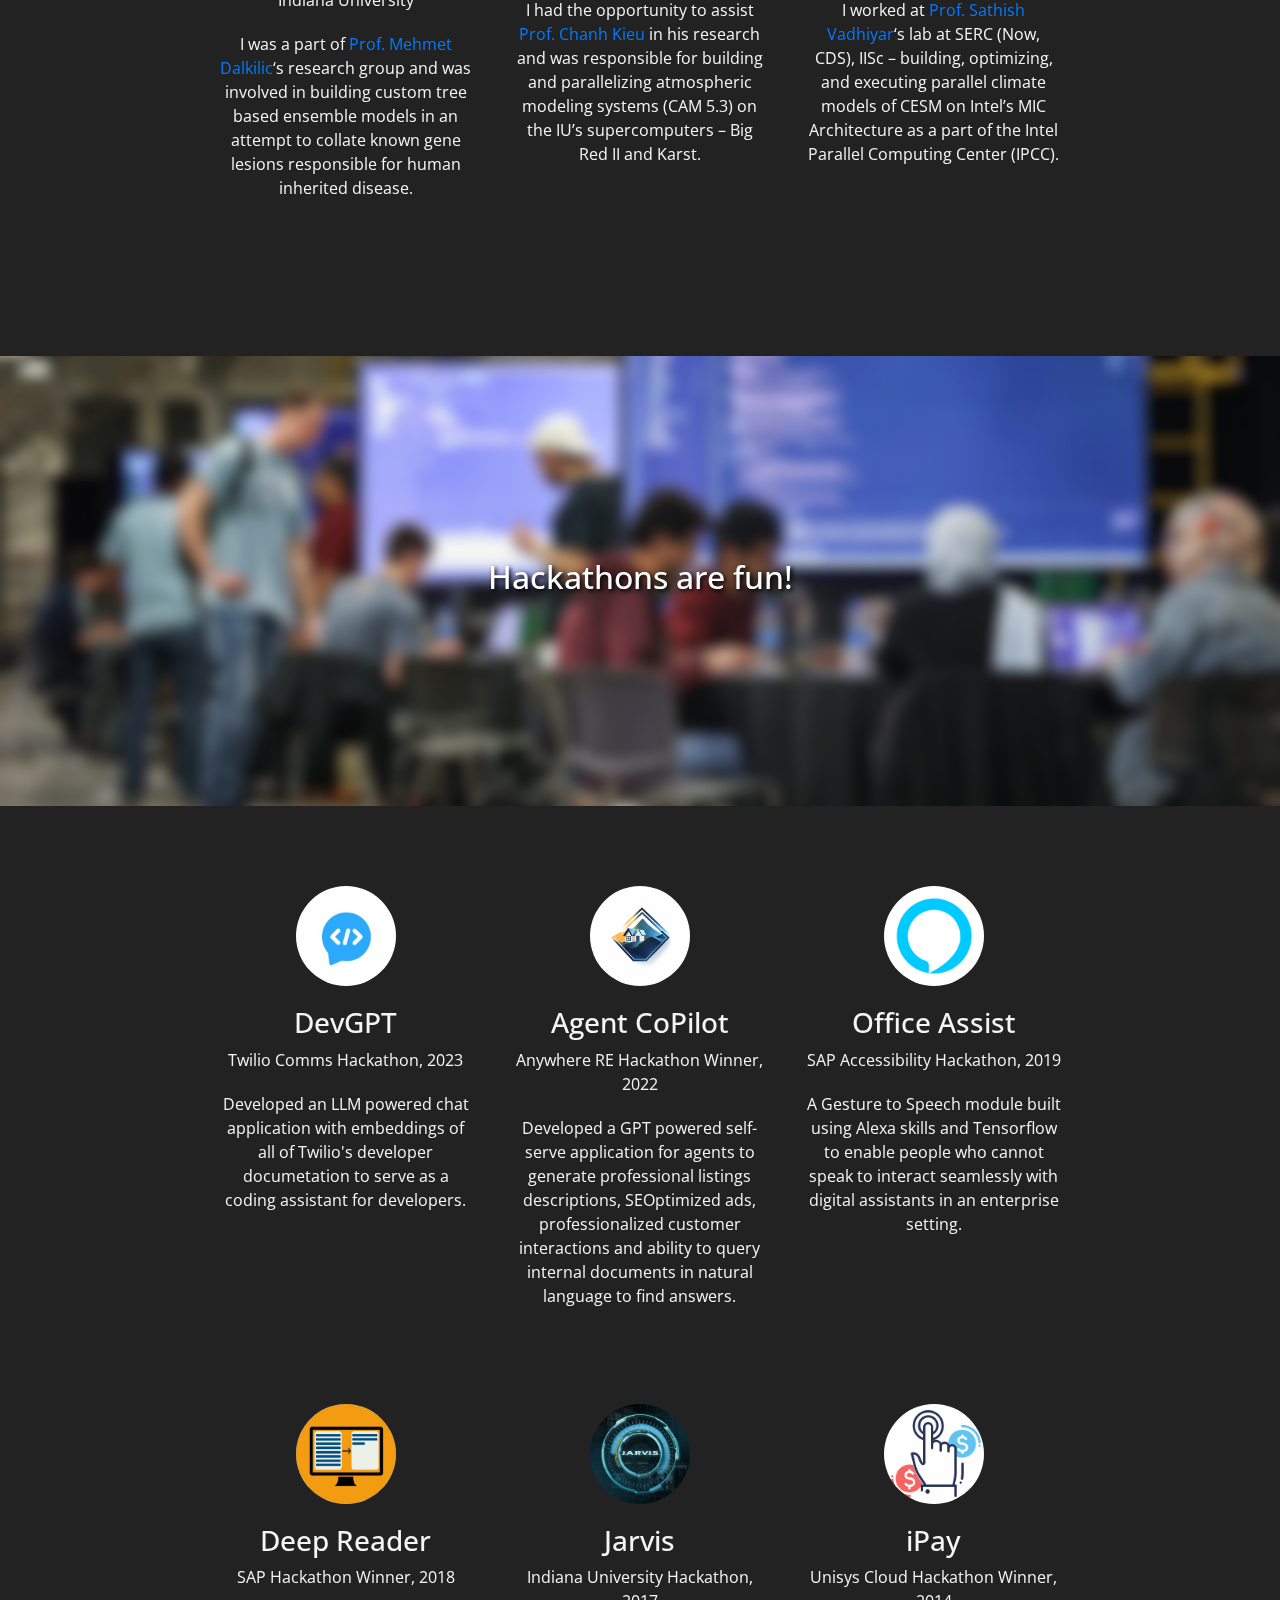
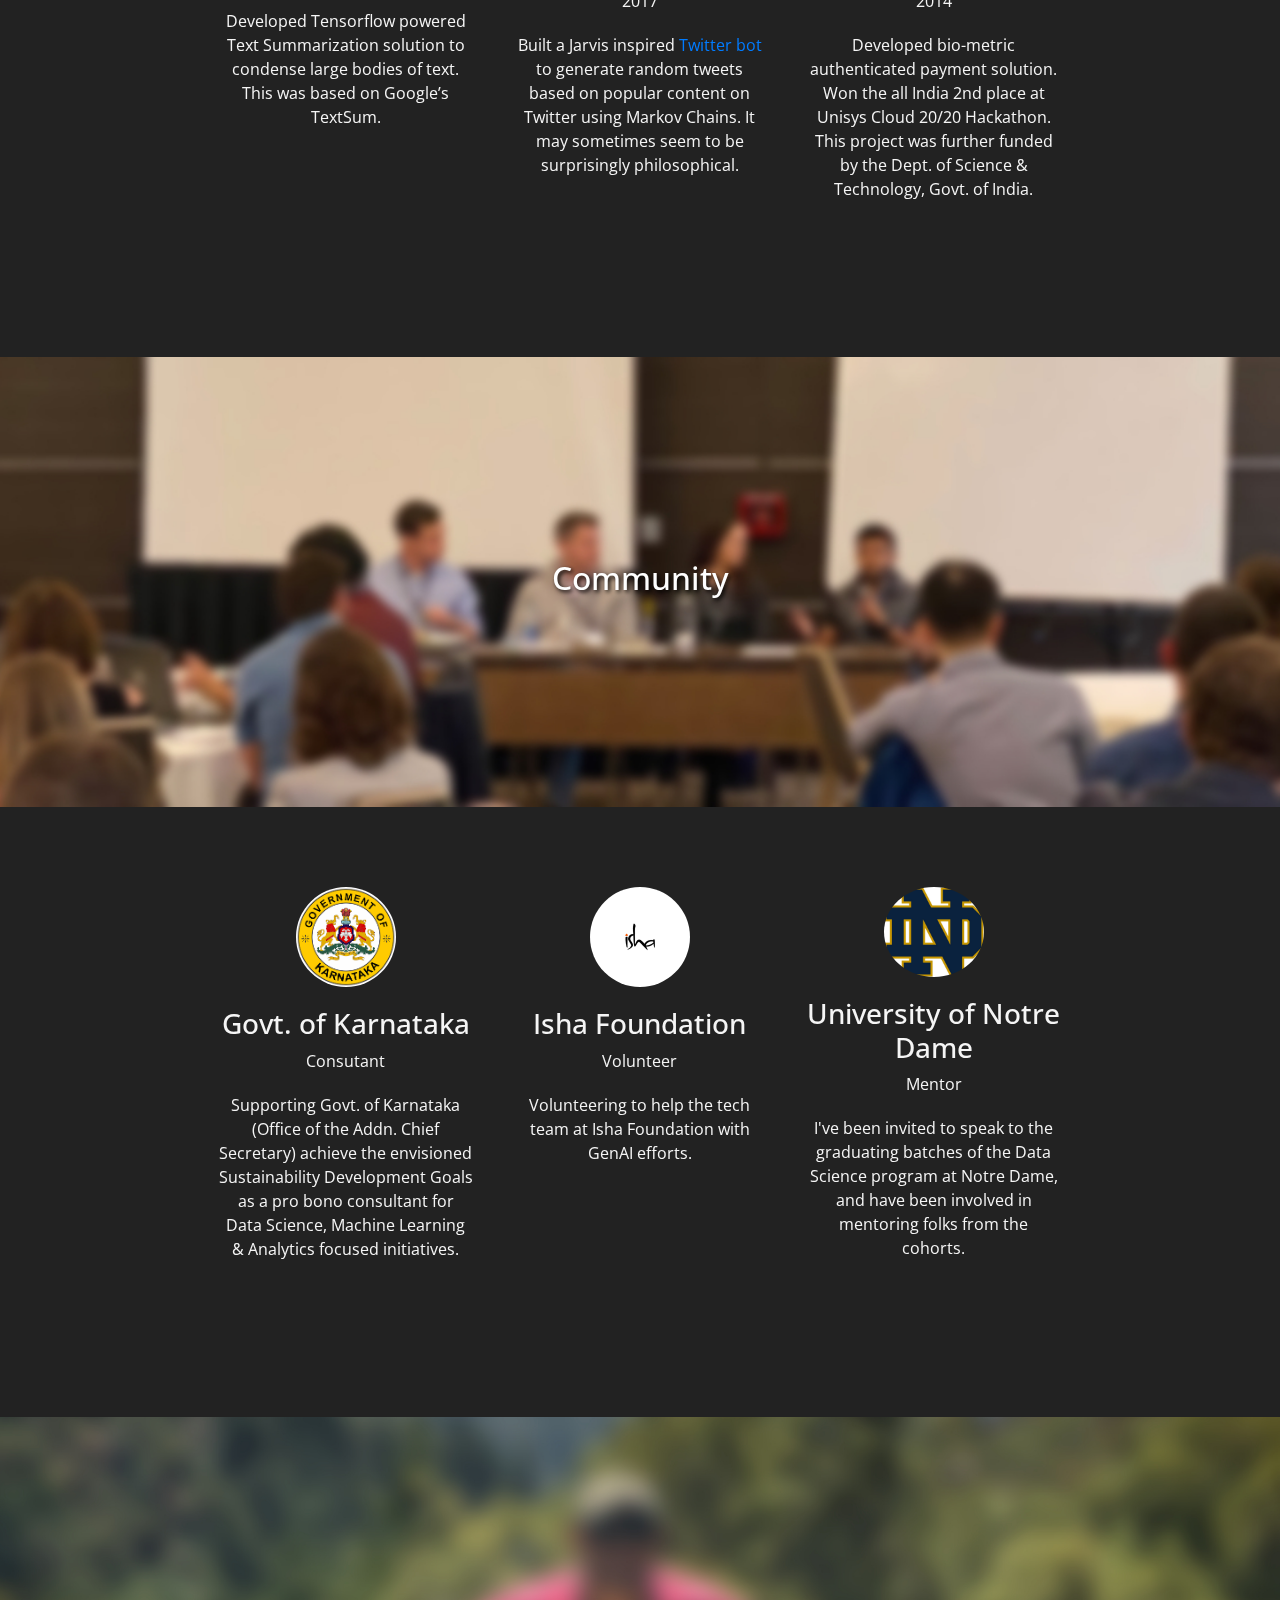
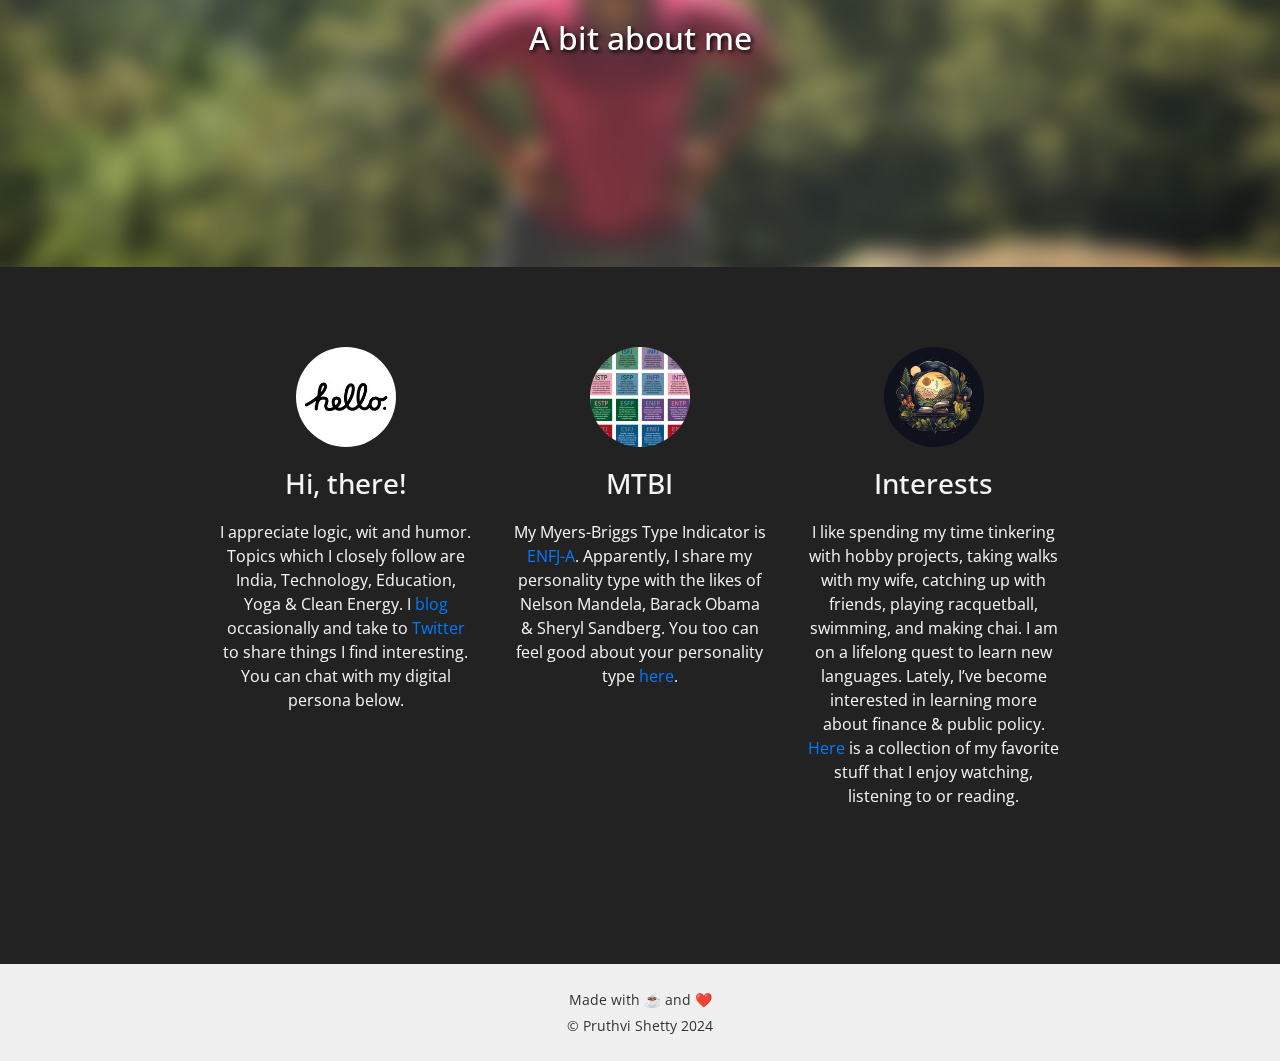
==== commit 1b015776: "Update index.html" ====
--- a/index.html
+++ b/index.html
@@ -165,13 +165,13 @@
         <img src="assets/images/rfp.jpeg" class="company-logo" alt="Company Logo">
         <h3>RFP Genie</h3>
         <p class="location-time">Twilio</p>
-        <p> Created an automated RFP (Request For Proposal) response tool that utilizes LLMs with first party product and technical information, streamlining the response process through parallelization of API calls and batching. Cut proposal response times from about 3 weeks (with multiple sales personnel) to < 30 minutes. The quality of the responses was rigorously analyzed, with over 90% used as-is.</p>
+        <p> Created an automated RFP (Request For Proposal) response tool that utilizes LLMs with first party product & technical information, streamlining the response process through parallelization of API calls and batching. This helped cut our response times from about 3-5 weeks (with multiple sales personnel involved) to < 15 minutes. The quality of the responses was manually analyzed, with > 90% acceptance rate.</p>
       </div>
       <div class="col-md-4">
         <img src="assets/images/lead_gen.png" class="company-logo" alt="Company Logo">
         <h3>Lead Farmer</h3>
         <p class="location-time">Zaplabs</p>
-        <p>Developed and deployed Lead Generation model to identify top buy & sell side leads for real estate agents and brokerages. Used across multiple Anywhere RE brands (Coldwell Banker, Century 21, Sotheby's etc.) to generate monthly leads for 4000+ brokerages. </p>
+        <p>Developed and deployed models to identify top buy & sell side leads for real estate agents and brokerages. Used across multiple Anywhere RE brands (Coldwell Banker, Century 21, Sotheby's etc.) to generate monthly leads for 4000+ brokerages. </p>
       </div>
       <div class="col-md-4">
         <img src="assets/images/agent_network.jpeg" class="company-logo" alt="Company Logo">
